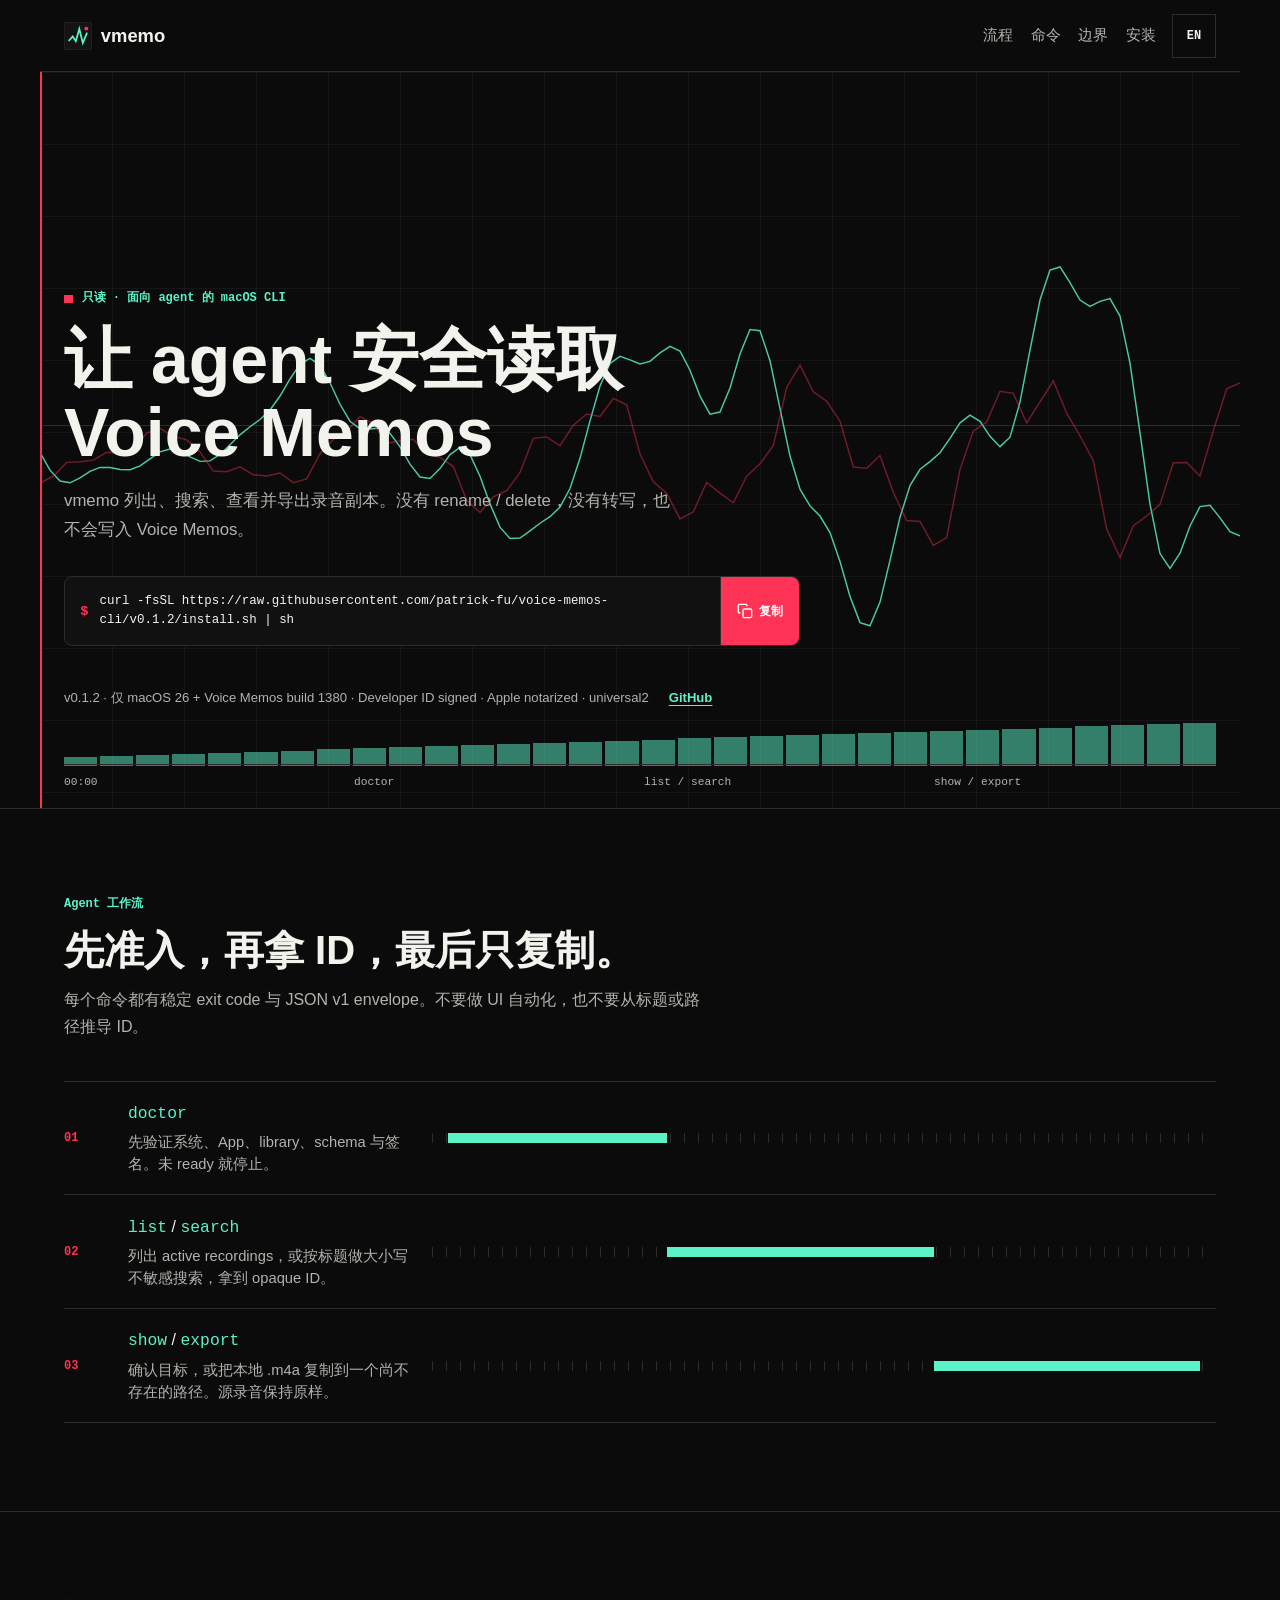
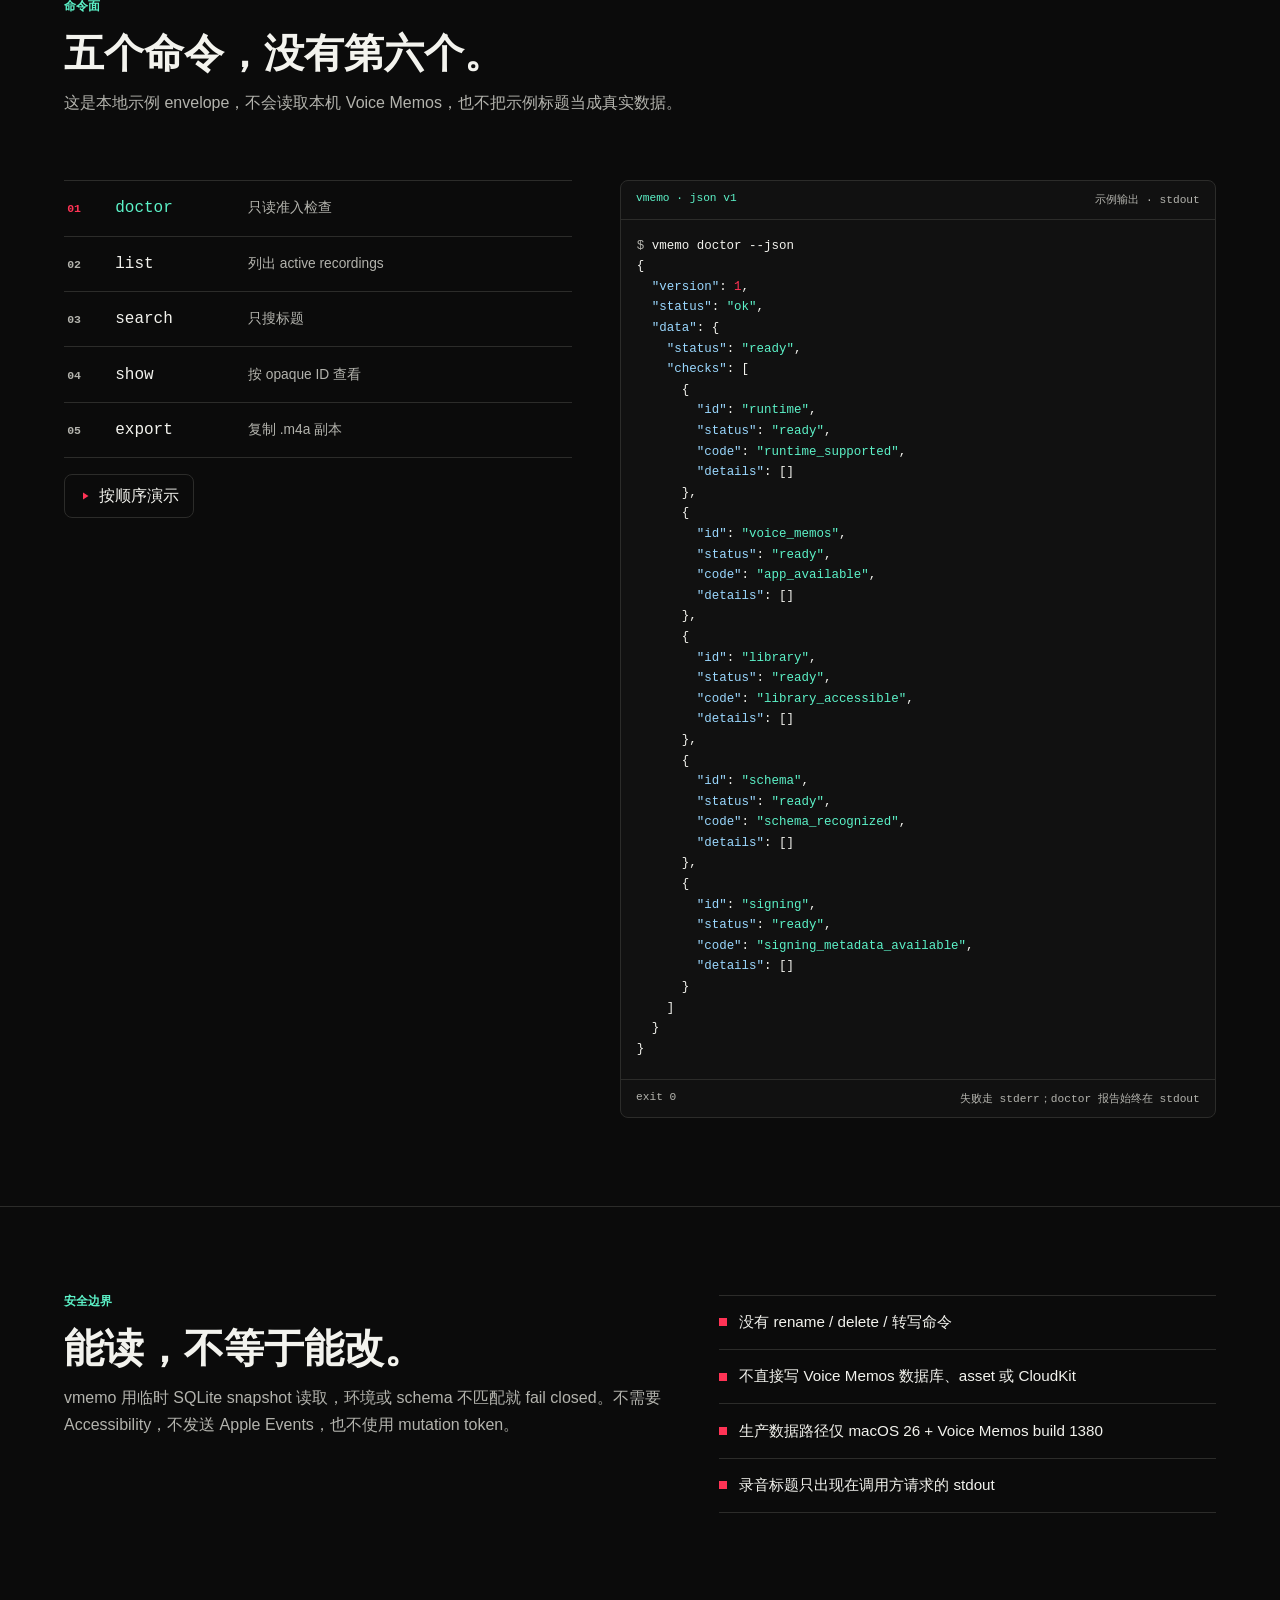
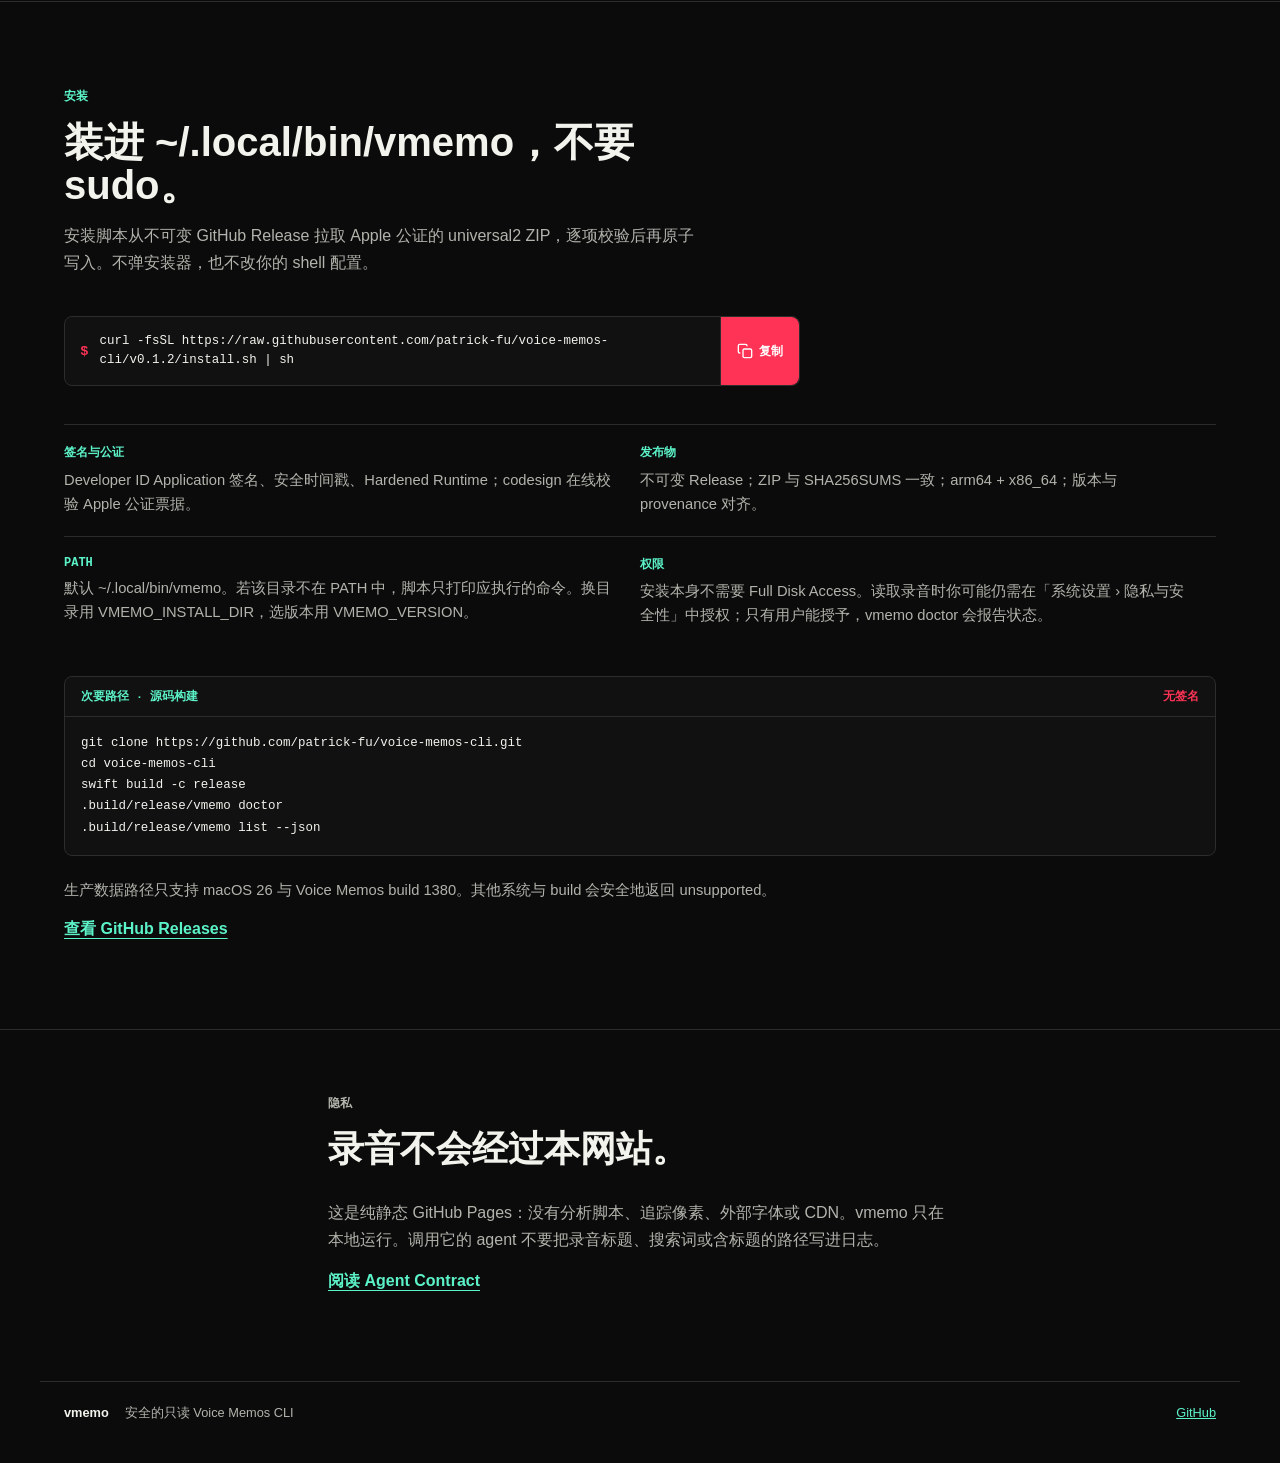
==== site/index.html @ d8d37c00 "Redesign the product page - Rebuild the GitHub Pages site as an animated recording-studio interface " ====
<!doctype html>
<html lang="zh-CN">
  <head>
    <meta charset="utf-8">
    <meta name="viewport" content="width=device-width, initial-scale=1">
    <meta name="description" content="vmemo 让 agent 安全读取 macOS Voice Memos。只读 CLI：list / search / show / export / doctor。v0.1.2。">
    <meta name="theme-color" content="#0b0b0b">
    <meta name="color-scheme" content="dark">
    <meta property="og:type" content="website">
    <meta property="og:title" content="vmemo · Voice Memos for agents">
    <meta property="og:description" content="A safe, read-only macOS Voice Memos CLI for agents. list / search / show / export / doctor.">
    <meta property="og:url" content="https://patrick-fu.github.io/voice-memos-cli/">
    <meta name="twitter:card" content="summary">
    <meta name="twitter:title" content="vmemo · Voice Memos for agents">
    <meta name="twitter:description" content="A safe, read-only macOS Voice Memos CLI for agents.">
    <link rel="canonical" href="https://patrick-fu.github.io/voice-memos-cli/">
    <title>vmemo · Voice Memos for agents</title>
    <link rel="icon" href="favicon.svg" type="image/svg+xml">
    <link rel="stylesheet" href="styles.css">
  </head>
  <body>
    <a class="skip-link" href="#content" data-zh="跳到主要内容" data-en="Skip to content">跳到主要内容</a>

    <header class="site-header">
      <a class="brand" href="#top" aria-label="vmemo 主页" data-aria-zh="vmemo 主页" data-aria-en="vmemo home">
        <svg class="brand-mark" viewBox="0 0 32 32" aria-hidden="true">
          <rect width="32" height="32" rx="4" fill="#141414" stroke="#2c2c2a"/>
          <circle class="rec-dot" cx="25.5" cy="7.5" r="2.2" fill="#ff3355"/>
          <path d="M6 21 L10 16.5 L13.5 22 L17.5 8 L21.5 24 L26 13" fill="none" stroke="#5cf2c8" stroke-width="2" stroke-linejoin="miter" stroke-linecap="square"/>
        </svg>
        vmemo
      </a>
      <nav aria-label="主导航" data-aria-zh="主导航" data-aria-en="Primary navigation">
        <a href="#workflow" data-zh="流程" data-en="Flow">流程</a>
        <a href="#commands" data-zh="命令" data-en="Commands">命令</a>
        <a href="#safety" data-zh="边界" data-en="Safety">边界</a>
        <a href="#install" data-zh="安装" data-en="Install">安装</a>
      </nav>
      <button class="language" type="button" aria-label="切换至英文" data-aria-zh="切换至英文" data-aria-en="Switch to Chinese" aria-pressed="false">EN</button>
    </header>

    <main id="content">
      <section class="hero" id="top">
        <div class="hero-stage" aria-hidden="true">
          <svg class="hero-wave" viewBox="0 0 1440 900" preserveAspectRatio="none">
            <path class="wave wave-a" d="M0.0,465.0L12.0,486.9L24.0,500.1L36.0,502.3L48.0,496.4L60.0,488.3L72.0,483.5L84.0,483.7L96.0,486.1L108.0,486.4L120.0,481.7L132.0,473.0L144.0,464.6L156.0,461.0L168.0,463.9L180.0,470.7L192.0,476.1L204.0,475.5L216.0,467.8L228.0,455.8L240.0,443.7L252.0,433.8L264.0,424.9L276.0,413.3L288.0,396.2L300.0,375.4L312.0,357.3L324.0,350.1L336.0,358.4L348.0,380.0L360.0,406.3L372.0,427.0L384.0,436.4L396.0,436.5L408.0,435.4L420.0,441.8L432.0,458.4L444.0,479.6L456.0,495.3L468.0,497.1L480.0,484.9L492.0,467.8L504.0,459.1L516.0,468.0L528.0,494.2L540.0,528.1L552.0,556.5L564.0,570.5L576.0,569.8L588.0,561.2L600.0,551.8L612.0,543.8L624.0,532.1L636.0,509.4L648.0,472.4L660.0,426.6L672.0,384.0L684.0,356.4L696.0,347.8L708.0,352.0L720.0,357.0L732.0,353.9L744.0,343.5L756.0,335.4L768.0,341.3L780.0,364.7L792.0,396.3L804.0,418.4L816.0,415.8L828.0,386.4L840.0,344.9L852.0,315.0L864.0,316.4L876.0,353.1L888.0,411.6L900.0,469.6L912.0,510.1L924.0,530.6L936.0,543.0L948.0,563.2L960.0,598.5L972.0,641.3L984.0,673.3L996.0,677.2L1008.0,648.2L1020.0,597.3L1032.0,544.4L1044.0,505.8L1056.0,485.8L1068.0,476.4L1080.0,465.6L1092.0,448.0L1104.0,429.0L1116.0,419.7L1128.0,427.1L1140.0,445.5L1152.0,458.1L1164.0,446.6L1176.0,403.7L1188.0,340.1L1200.0,278.8L1212.0,242.1L1224.0,238.4L1236.0,257.5L1248.0,278.9L1260.0,286.6L1272.0,280.5L1284.0,277.1L1296.0,298.4L1308.0,356.0L1320.0,441.2L1332.0,528.4L1344.0,588.9L1356.0,607.1L1368.0,588.4L1380.0,555.2L1392.0,531.5L1404.0,529.8L1416.0,545.2L1428.0,562.2L1440.0,567.1"/>
            <path class="wave wave-b" d="M0.0,502.8L16.0,494.2L32.0,477.4L48.0,476.6L64.0,474.6L80.0,465.1L96.0,466.1L112.0,461.7L128.0,441.6L144.0,435.8L160.0,445.5L176.0,449.9L192.0,464.6L208.0,488.0L224.0,488.8L240.0,482.9L256.0,492.5L272.0,494.0L288.0,490.4L304.0,502.1L320.0,497.6L336.0,466.7L352.0,449.4L368.0,439.3L384.0,421.4L400.0,430.0L416.0,454.1L432.0,450.9L448.0,449.2L464.0,467.5L480.0,471.3L496.0,482.5L512.0,523.8L528.0,538.6L544.0,519.6L560.0,512.0L576.0,489.6L592.0,448.0L608.0,446.2L624.0,457.0L640.0,431.8L656.0,418.2L672.0,421.2L688.0,399.2L704.0,406.9L720.0,467.1L736.0,501.2L752.0,515.1L768.0,546.5L784.0,537.8L800.0,501.7L816.0,514.9L832.0,526.7L848.0,494.2L864.0,479.2L880.0,456.6L896.0,385.8L912.0,358.4L928.0,391.0L944.0,402.6L960.0,427.0L976.0,483.0L992.0,484.7L1008.0,469.0L1024.0,514.3L1040.0,548.5L1056.0,549.6L1072.0,578.9L1088.0,569.3L1104.0,485.9L1120.0,439.1L1136.0,428.1L1152.0,390.5L1168.0,393.0L1184.0,429.2L1200.0,403.3L1216.0,377.6L1232.0,417.2L1248.0,444.9L1264.0,475.3L1280.0,558.7L1296.0,593.5L1312.0,554.8L1328.0,542.9L1344.0,528.6L1360.0,477.9L1376.0,477.6L1392.0,494.3L1408.0,438.5L1424.0,387.5L1440.0,380.2"/>
          </svg>
          <div class="playhead"></div>
          <div class="spectrum"><i style="--i:0"></i><i style="--i:1"></i><i style="--i:2"></i><i style="--i:3"></i><i style="--i:4"></i><i style="--i:5"></i><i style="--i:6"></i><i style="--i:7"></i><i style="--i:8"></i><i style="--i:9"></i><i style="--i:10"></i><i style="--i:11"></i><i style="--i:12"></i><i style="--i:13"></i><i style="--i:14"></i><i style="--i:15"></i><i style="--i:16"></i><i style="--i:17"></i><i style="--i:18"></i><i style="--i:19"></i><i style="--i:20"></i><i style="--i:21"></i><i style="--i:22"></i><i style="--i:23"></i><i style="--i:24"></i><i style="--i:25"></i><i style="--i:26"></i><i style="--i:27"></i><i style="--i:28"></i><i style="--i:29"></i><i style="--i:30"></i><i style="--i:31"></i></div>
        </div>

        <div class="hero-copy">
          <p class="kicker"><span class="rec-led" aria-hidden="true"></span><span data-zh="只读 · 面向 agent 的 macOS CLI" data-en="Read-only · an agent-friendly macOS CLI">只读 · 面向 agent 的 macOS CLI</span></p>
          <h1 data-zh="让 agent 安全读取 Voice Memos" data-en="Let agents read Voice Memos safely">让 agent 安全读取 Voice Memos</h1>
          <p class="lede" data-zh="vmemo 列出、搜索、查看并导出录音副本。没有 rename / delete，没有转写，也不会写入 Voice Memos。" data-en="vmemo lists, searches, inspects, and exports copies of recordings. No rename or delete, no transcripts, and no writes to Voice Memos.">vmemo 列出、搜索、查看并导出录音副本。没有 rename / delete，没有转写，也不会写入 Voice Memos。</p>

          <div class="install-line">
            <span class="prompt" aria-hidden="true">$</span>
            <pre><code id="install-command">curl -fsSL https://raw.githubusercontent.com/patrick-fu/voice-memos-cli/v0.1.2/install.sh | sh</code></pre>
            <button class="copy" type="button" data-copy-target="install-command" data-copied-zh="已复制" data-copied-en="Copied" data-failed-zh="复制失败" data-failed-en="Copy failed" aria-label="复制安装命令" data-aria-zh="复制安装命令" data-aria-en="Copy the install command">
              <svg class="icon icon-copy" viewBox="0 0 24 24" aria-hidden="true"><rect x="9" y="9" width="13" height="13" rx="2" fill="none" stroke="currentColor" stroke-width="2"/><path d="M5 15H4a2 2 0 0 1-2-2V4a2 2 0 0 1 2-2h9a2 2 0 0 1 2 2v1" fill="none" stroke="currentColor" stroke-width="2"/></svg>
              <svg class="icon icon-check" viewBox="0 0 24 24" aria-hidden="true"><path d="M5 12l5 5L20 7" fill="none" stroke="currentColor" stroke-width="2" stroke-linecap="square"/></svg>
              <span class="copy-label" data-zh="复制" data-en="Copy">复制</span>
            </button>
          </div>
          <p class="copy-live" role="status" aria-live="polite"></p>

          <p class="hero-meta">
            <span data-zh="v0.1.2 · 仅 macOS 26 + Voice Memos build 1380 · Developer ID signed · Apple notarized · universal2" data-en="v0.1.2 · macOS 26 + Voice Memos build 1380 only · Developer ID signed · Apple notarized · universal2">v0.1.2 · 仅 macOS 26 + Voice Memos build 1380 · Developer ID signed · Apple notarized · universal2</span>
            <a class="text-link" href="https://github.com/patrick-fu/voice-memos-cli">GitHub</a>
          </p>
        </div>

        <ol class="ruler" aria-hidden="true">
          <li>00:00</li>
          <li>doctor</li>
          <li>list / search</li>
          <li>show / export</li>
        </ol>
      </section>

      <section class="band workflow" id="workflow">
        <div class="band-inner">
          <header class="band-head reveal">
            <p class="kicker" data-zh="Agent 工作流" data-en="Agent workflow">Agent 工作流</p>
            <h2 data-zh="先准入，再拿 ID，最后只复制。" data-en="Admit first, take IDs, copy only.">先准入，再拿 ID，最后只复制。</h2>
            <p data-zh="每个命令都有稳定 exit code 与 JSON v1 envelope。不要做 UI 自动化，也不要从标题或路径推导 ID。" data-en="Every command has stable exit codes and a JSON v1 envelope. Do not drive the UI, and do not derive IDs from titles or paths.">每个命令都有稳定 exit code 与 JSON v1 envelope。不要做 UI 自动化，也不要从标题或路径推导 ID。</p>
          </header>

          <ol class="tracks">
            <li class="reveal">
              <span class="idx">01</span>
              <div class="track-copy">
                <code>doctor</code>
                <p data-zh="先验证系统、App、library、schema 与签名。未 ready 就停止。" data-en="Validate runtime, app, library, schema, and signing. Stop unless ready.">先验证系统、App、library、schema 与签名。未 ready 就停止。</p>
              </div>
              <div class="lane" aria-hidden="true"><span class="clip" style="--x:2%;--w:28%"></span></div>
            </li>
            <li class="reveal">
              <span class="idx">02</span>
              <div class="track-copy">
                <code>list</code> / <code>search</code>
                <p data-zh="列出 active recordings，或按标题做大小写不敏感搜索，拿到 opaque ID。" data-en="List active recordings, or search titles case-insensitively, and reuse the opaque ID.">列出 active recordings，或按标题做大小写不敏感搜索，拿到 opaque ID。</p>
              </div>
              <div class="lane" aria-hidden="true"><span class="clip" style="--x:30%;--w:34%"></span></div>
            </li>
            <li class="reveal">
              <span class="idx">03</span>
              <div class="track-copy">
                <code>show</code> / <code>export</code>
                <p data-zh="确认目标，或把本地 .m4a 复制到一个尚不存在的路径。源录音保持原样。" data-en="Inspect the target, or copy a local .m4a to a path that does not yet exist. Source recordings stay untouched.">确认目标，或把本地 .m4a 复制到一个尚不存在的路径。源录音保持原样。</p>
              </div>
              <div class="lane" aria-hidden="true"><span class="clip" style="--x:64%;--w:34%"></span></div>
            </li>
          </ol>
        </div>
      </section>

      <section class="band commands" id="commands">
        <div class="band-inner commands-grid">
          <header class="band-head reveal">
            <p class="kicker" data-zh="命令面" data-en="Command surface">命令面</p>
            <h2 data-zh="五个命令，没有第六个。" data-en="Five commands. There is no sixth.">五个命令，没有第六个。</h2>
            <p data-zh="这是本地示例 envelope，不会读取本机 Voice Memos，也不把示例标题当成真实数据。" data-en="This is a local example envelope. It does not read Voice Memos on this machine, and example titles are placeholders.">这是本地示例 envelope，不会读取本机 Voice Memos，也不把示例标题当成真实数据。</p>
          </header>

          <div class="mixer reveal">
            <div class="command-list" role="tablist" aria-orientation="vertical" aria-label="示例命令" data-aria-zh="示例命令" data-aria-en="Example commands">
              <button type="button" class="cmd" role="tab" aria-selected="true" aria-controls="demo-panel" id="tab-doctor" data-demo="doctor"><span>01</span><code>doctor</code><small data-zh="只读准入检查" data-en="Read-only admission">只读准入检查</small></button>
              <button type="button" class="cmd" role="tab" aria-selected="false" aria-controls="demo-panel" id="tab-list" data-demo="list"><span>02</span><code>list</code><small data-zh="列出 active recordings" data-en="List active recordings">列出 active recordings</small></button>
              <button type="button" class="cmd" role="tab" aria-selected="false" aria-controls="demo-panel" id="tab-search" data-demo="search"><span>03</span><code>search</code><small data-zh="只搜标题" data-en="Title search only">只搜标题</small></button>
              <button type="button" class="cmd" role="tab" aria-selected="false" aria-controls="demo-panel" id="tab-show" data-demo="show"><span>04</span><code>show</code><small data-zh="按 opaque ID 查看" data-en="Inspect by opaque ID">按 opaque ID 查看</small></button>
              <button type="button" class="cmd" role="tab" aria-selected="false" aria-controls="demo-panel" id="tab-export" data-demo="export"><span>05</span><code>export</code><small data-zh="复制 .m4a 副本" data-en="Copy an .m4a file">复制 .m4a 副本</small></button>
            </div>
            <button class="play-seq" type="button" aria-label="按顺序演示 doctor 到 export" data-aria-zh="按顺序演示 doctor 到 export" data-aria-en="Play the doctor-to-export sequence">
              <svg viewBox="0 0 24 24" aria-hidden="true"><path d="M8 5v14l11-7z" fill="currentColor"/></svg>
              <span class="play-label" data-zh="按顺序演示" data-en="Play sequence">按顺序演示</span>
            </button>
          </div>

          <aside class="console reveal" id="demo-panel" role="tabpanel" aria-labelledby="tab-doctor" data-aria-zh="JSON 示例输出" data-aria-en="Example JSON output" aria-label="JSON 示例输出">
            <div class="console-top">
              <span class="console-name">vmemo · json v1</span>
              <span class="console-note" data-zh="示例输出 · stdout" data-en="Example output · stdout">示例输出 · stdout</span>
            </div>
            <pre class="console-body"><code id="demo-output"><span class="prompt-line">$ <span class="cmd-text">vmemo doctor --json</span></span>
{
  <span class="tok-key">&quot;version&quot;</span>: <span class="tok-num">1</span>,
  <span class="tok-key">&quot;status&quot;</span>: <span class="tok-str">&quot;ok&quot;</span>,
  <span class="tok-key">&quot;data&quot;</span>: {
    <span class="tok-key">&quot;status&quot;</span>: <span class="tok-str">&quot;ready&quot;</span>,
    <span class="tok-key">&quot;checks&quot;</span>: [
      {
        <span class="tok-key">&quot;id&quot;</span>: <span class="tok-str">&quot;runtime&quot;</span>,
        <span class="tok-key">&quot;status&quot;</span>: <span class="tok-str">&quot;ready&quot;</span>,
        <span class="tok-key">&quot;code&quot;</span>: <span class="tok-str">&quot;runtime_supported&quot;</span>,
        <span class="tok-key">&quot;details&quot;</span>: []
      },
      {
        <span class="tok-key">&quot;id&quot;</span>: <span class="tok-str">&quot;voice_memos&quot;</span>,
        <span class="tok-key">&quot;status&quot;</span>: <span class="tok-str">&quot;ready&quot;</span>,
        <span class="tok-key">&quot;code&quot;</span>: <span class="tok-str">&quot;app_available&quot;</span>,
        <span class="tok-key">&quot;details&quot;</span>: []
      },
      {
        <span class="tok-key">&quot;id&quot;</span>: <span class="tok-str">&quot;library&quot;</span>,
        <span class="tok-key">&quot;status&quot;</span>: <span class="tok-str">&quot;ready&quot;</span>,
        <span class="tok-key">&quot;code&quot;</span>: <span class="tok-str">&quot;library_accessible&quot;</span>,
        <span class="tok-key">&quot;details&quot;</span>: []
      },
      {
        <span class="tok-key">&quot;id&quot;</span>: <span class="tok-str">&quot;schema&quot;</span>,
        <span class="tok-key">&quot;status&quot;</span>: <span class="tok-str">&quot;ready&quot;</span>,
        <span class="tok-key">&quot;code&quot;</span>: <span class="tok-str">&quot;schema_recognized&quot;</span>,
        <span class="tok-key">&quot;details&quot;</span>: []
      },
      {
        <span class="tok-key">&quot;id&quot;</span>: <span class="tok-str">&quot;signing&quot;</span>,
        <span class="tok-key">&quot;status&quot;</span>: <span class="tok-str">&quot;ready&quot;</span>,
        <span class="tok-key">&quot;code&quot;</span>: <span class="tok-str">&quot;signing_metadata_available&quot;</span>,
        <span class="tok-key">&quot;details&quot;</span>: []
      }
    ]
  }
}</code></pre>
            <div class="console-foot">
              <span id="demo-exit">exit 0</span>
              <span data-zh="失败走 stderr；doctor 报告始终在 stdout" data-en="Failures go to stderr; doctor reports always on stdout">失败走 stderr；doctor 报告始终在 stdout</span>
            </div>
          </aside>
        </div>
      </section>

      <section class="band safety" id="safety">
        <div class="band-inner safety-grid">
          <header class="band-head reveal">
            <p class="kicker" data-zh="安全边界" data-en="Safety boundary">安全边界</p>
            <h2 data-zh="能读，不等于能改。" data-en="Read access is not write access.">能读，不等于能改。</h2>
            <p data-zh="vmemo 用临时 SQLite snapshot 读取，环境或 schema 不匹配就 fail closed。不需要 Accessibility，不发送 Apple Events，也不使用 mutation token。" data-en="vmemo reads through a temporary SQLite snapshot and fails closed on an environment or schema mismatch. No Accessibility, no Apple Events, no mutation tokens.">vmemo 用临时 SQLite snapshot 读取，环境或 schema 不匹配就 fail closed。不需要 Accessibility，不发送 Apple Events，也不使用 mutation token。</p>
          </header>
          <ul class="gates">
            <li class="reveal"><span class="gate-led" aria-hidden="true"></span><span data-zh="没有 rename / delete / 转写命令" data-en="No rename, delete, or transcript commands">没有 rename / delete / 转写命令</span></li>
            <li class="reveal"><span class="gate-led" aria-hidden="true"></span><span data-zh="不直接写 Voice Memos 数据库、asset 或 CloudKit" data-en="No direct writes to the Voice Memos database, assets, or CloudKit">不直接写 Voice Memos 数据库、asset 或 CloudKit</span></li>
            <li class="reveal"><span class="gate-led" aria-hidden="true"></span><span data-zh="生产数据路径仅 macOS 26 + Voice Memos build 1380" data-en="Production data path: macOS 26 + Voice Memos build 1380 only">生产数据路径仅 macOS 26 + Voice Memos build 1380</span></li>
            <li class="reveal"><span class="gate-led" aria-hidden="true"></span><span data-zh="录音标题只出现在调用方请求的 stdout" data-en="Recording titles appear only in caller-requested stdout">录音标题只出现在调用方请求的 stdout</span></li>
          </ul>
        </div>
      </section>

      <section class="band install" id="install">
        <div class="band-inner">
          <header class="band-head reveal">
            <p class="kicker" data-zh="安装" data-en="Install">安装</p>
            <h2 data-zh="装进 ~/.local/bin/vmemo，不要 sudo。" data-en="Install to ~/.local/bin/vmemo. No sudo.">装进 ~/.local/bin/vmemo，不要 sudo。</h2>
            <p data-zh="安装脚本从不可变 GitHub Release 拉取 Apple 公证的 universal2 ZIP，逐项校验后再原子写入。不弹安装器，也不改你的 shell 配置。" data-en="The installer pulls the Apple-notarized universal2 ZIP from an immutable GitHub Release, verifies it, then writes atomically. No installer GUI, and no edits to your shell config.">安装脚本从不可变 GitHub Release 拉取 Apple 公证的 universal2 ZIP，逐项校验后再原子写入。不弹安装器，也不改你的 shell 配置。</p>
          </header>

          <div class="install-line install-line-block reveal">
            <span class="prompt" aria-hidden="true">$</span>
            <pre><code>curl -fsSL https://raw.githubusercontent.com/patrick-fu/voice-memos-cli/v0.1.2/install.sh | sh</code></pre>
            <button class="copy" type="button" data-copy-target="install-command" data-copied-zh="已复制" data-copied-en="Copied" data-failed-zh="复制失败" data-failed-en="Copy failed" aria-label="复制安装命令" data-aria-zh="复制安装命令" data-aria-en="Copy the install command">
              <svg class="icon icon-copy" viewBox="0 0 24 24" aria-hidden="true"><rect x="9" y="9" width="13" height="13" rx="2" fill="none" stroke="currentColor" stroke-width="2"/><path d="M5 15H4a2 2 0 0 1-2-2V4a2 2 0 0 1 2-2h9a2 2 0 0 1 2 2v1" fill="none" stroke="currentColor" stroke-width="2"/></svg>
              <svg class="icon icon-check" viewBox="0 0 24 24" aria-hidden="true"><path d="M5 12l5 5L20 7" fill="none" stroke="currentColor" stroke-width="2" stroke-linecap="square"/></svg>
              <span class="copy-label" data-zh="复制" data-en="Copy">复制</span>
            </button>
          </div>

          <dl class="facts">
            <div class="reveal"><dt data-zh="签名与公证" data-en="Signing &amp; notarization">签名与公证</dt><dd data-zh="Developer ID Application 签名、安全时间戳、Hardened Runtime；codesign 在线校验 Apple 公证票据。" data-en="Developer ID Application signature, secure timestamp, Hardened Runtime; codesign checks Apple's notarization ticket online.">Developer ID Application 签名、安全时间戳、Hardened Runtime；codesign 在线校验 Apple 公证票据。</dd></div>
            <div class="reveal"><dt data-zh="发布物" data-en="Release artifact">发布物</dt><dd data-zh="不可变 Release；ZIP 与 SHA256SUMS 一致；arm64 + x86_64；版本与 provenance 对齐。" data-en="Immutable release; ZIP matches SHA256SUMS; arm64 + x86_64; version matches provenance.">不可变 Release；ZIP 与 SHA256SUMS 一致；arm64 + x86_64；版本与 provenance 对齐。</dd></div>
            <div class="reveal"><dt data-zh="PATH" data-en="PATH">PATH</dt><dd data-zh="默认 ~/.local/bin/vmemo。若该目录不在 PATH 中，脚本只打印应执行的命令。换目录用 VMEMO_INSTALL_DIR，选版本用 VMEMO_VERSION。" data-en="Default: ~/.local/bin/vmemo. If that directory is not on PATH, the script only prints the command to add it. VMEMO_INSTALL_DIR changes the directory; VMEMO_VERSION selects another published version.">默认 ~/.local/bin/vmemo。若该目录不在 PATH 中，脚本只打印应执行的命令。换目录用 VMEMO_INSTALL_DIR，选版本用 VMEMO_VERSION。</dd></div>
            <div class="reveal"><dt data-zh="权限" data-en="Permissions">权限</dt><dd data-zh="安装本身不需要 Full Disk Access。读取录音时你可能仍需在「系统设置 › 隐私与安全性」中授权；只有用户能授予，vmemo doctor 会报告状态。" data-en="Installing needs no Full Disk Access. Reading memos may still require access in System Settings › Privacy &amp; Security; only you can grant it, and vmemo doctor reports the state.">安装本身不需要 Full Disk Access。读取录音时你可能仍需在「系统设置 › 隐私与安全性」中授权；只有用户能授予，vmemo doctor 会报告状态。</dd></div>
          </dl>

          <div class="source reveal">
            <div class="source-label"><span data-zh="次要路径 · 源码构建" data-en="Secondary path · source build">次要路径 · 源码构建</span><span class="warn" data-zh="无签名" data-en="unsigned">无签名</span></div>
            <pre><code>git clone https://github.com/patrick-fu/voice-memos-cli.git
cd voice-memos-cli
swift build -c release
.build/release/vmemo doctor
.build/release/vmemo list --json</code></pre>
          </div>

          <p class="compat reveal" data-zh="生产数据路径只支持 macOS 26 与 Voice Memos build 1380。其他系统与 build 会安全地返回 unsupported。" data-en="The production data path supports macOS 26 and Voice Memos build 1380 only. Other systems and builds safely return unsupported.">生产数据路径只支持 macOS 26 与 Voice Memos build 1380。其他系统与 build 会安全地返回 unsupported。</p>
          <p class="release-link reveal"><a class="text-link" href="https://github.com/patrick-fu/voice-memos-cli/releases" data-zh="查看 GitHub Releases" data-en="View GitHub Releases">查看 GitHub Releases</a></p>
        </div>
      </section>

      <section class="band privacy" id="privacy">
        <div class="band-inner reveal">
          <p class="kicker" data-zh="隐私" data-en="Privacy">隐私</p>
          <h2 data-zh="录音不会经过本网站。" data-en="Recordings never pass through this site.">录音不会经过本网站。</h2>
          <p data-zh="这是纯静态 GitHub Pages：没有分析脚本、追踪像素、外部字体或 CDN。vmemo 只在本地运行。调用它的 agent 不要把录音标题、搜索词或含标题的路径写进日志。" data-en="This is static GitHub Pages: no analytics, tracking pixels, external fonts, or CDNs. vmemo runs locally. Agents should not log recording titles, search queries, or title-bearing paths.">这是纯静态 GitHub Pages：没有分析脚本、追踪像素、外部字体或 CDN。vmemo 只在本地运行。调用它的 agent 不要把录音标题、搜索词或含标题的路径写进日志。</p>
          <a class="text-link" href="https://github.com/patrick-fu/voice-memos-cli/blob/main/docs/agent-contract.md" data-zh="阅读 Agent Contract" data-en="Read the Agent Contract">阅读 Agent Contract</a>
        </div>
      </section>
    </main>

    <footer>
      <span>vmemo</span>
      <span data-zh="安全的只读 Voice Memos CLI" data-en="A safe, read-only Voice Memos CLI">安全的只读 Voice Memos CLI</span>
      <a href="https://github.com/patrick-fu/voice-memos-cli">GitHub</a>
    </footer>
    <script src="script.js"></script>
  </body>
</html>
---- site/styles.css ----
/* vmemo pages: recording-console / oscilloscope. No external fonts. */
:root {
  --bg: #0b0b0b;
  --panel: #111111;
  --ink: #f3f3ee;
  --muted: #b3b3ad;
  --line: #2c2c2a;
  --rec: #ff3355;
  --phos: #5cf2c8;
  --phos-dim: rgba(92, 242, 200, 0.18);
  --sans: -apple-system, BlinkMacSystemFont, "Segoe UI", sans-serif;
  --mono: ui-monospace, SFMono-Regular, Menlo, Monaco, Consolas, monospace;
}

* { box-sizing: border-box; }
html { scroll-behavior: smooth; overflow-x: clip; }
body {
  min-width: 0;
  margin: 0;
  color: var(--ink);
  background: var(--bg);
  font-family: var(--sans);
  line-height: 1.5;
  letter-spacing: 0;
  overflow-x: clip;
}
a { color: inherit; }
img, svg { display: block; max-width: 100%; }
button { font: inherit; color: inherit; }
code, pre { font-family: var(--mono); }
h1, h2, h3, p { margin-top: 0; }
h1, h2 { letter-spacing: 0; line-height: 1.08; }

.skip-link {
  position: absolute;
  left: 1rem;
  top: -4rem;
  z-index: 20;
  background: var(--phos);
  color: #0b0b0b;
  padding: 0.55rem 0.8rem;
  font-weight: 700;
}
.skip-link:focus { top: 0.75rem; }

:focus-visible {
  outline: 2px solid var(--phos);
  outline-offset: 3px;
}

.site-header {
  position: sticky;
  top: 0;
  z-index: 8;
  display: flex;
  align-items: center;
  gap: 1rem;
  height: 72px;
  padding: 0 1.5rem;
  max-width: 1200px;
  margin: 0 auto;
  background: var(--bg);
  border-bottom: 1px solid var(--line);
}
.brand {
  display: inline-flex;
  align-items: center;
  gap: 0.55rem;
  text-decoration: none;
  font-weight: 750;
  font-size: 1.15rem;
}
.brand-mark { width: 28px; height: 28px; flex: none; }
.rec-dot { transform-origin: center; }
nav {
  display: flex;
  flex-wrap: wrap;
  gap: 0.25rem 1.1rem;
  margin-left: auto;
}
nav a {
  display: inline-flex;
  align-items: center;
  min-height: 44px;
  color: var(--muted);
  text-decoration: none;
  font-size: 0.92rem;
}
nav a:hover, .text-link:hover { color: var(--phos); }
.language {
  flex: none;
  min-width: 44px;
  min-height: 44px;
  border: 1px solid var(--line);
  background: transparent;
  color: var(--ink);
  font: 700 0.75rem var(--mono);
  cursor: pointer;
}
.language:hover { border-color: var(--phos); color: var(--phos); }

.hero {
  position: relative;
  min-height: calc(100svh - 72px - 5.75rem);
  max-width: 1200px;
  margin: 0 auto;
  padding: 4.5rem 1.5rem 1.25rem;
  display: flex;
  flex-direction: column;
  justify-content: flex-end;
  overflow: hidden;
}
.hero-stage {
  position: absolute;
  inset: 0;
  pointer-events: none;
  overflow: hidden;
  background-image:
    linear-gradient(to right, rgba(243, 243, 238, 0.045) 1px, transparent 1px),
    linear-gradient(to bottom, rgba(243, 243, 238, 0.045) 1px, transparent 1px);
  background-size: 72px 72px;
}
.hero-stage:before {
  content: "";
  position: absolute;
  left: 0;
  right: 0;
  top: 48%;
  height: 1px;
  background: var(--phos-dim);
}
.hero-wave {
  position: absolute;
  inset: 0;
  width: 100%;
  height: 100%;
}
.wave { fill: none; stroke-width: 1.75; }
.wave-a { stroke: var(--phos); opacity: 0.82; }
.wave-b { stroke: var(--rec); opacity: 0.42; }
.playhead {
  position: absolute;
  top: 0;
  bottom: 0;
  left: 0;
  right: 0;
  background: none;
  animation: sweep 16s linear infinite;
}
.playhead:before {
  content: "";
  position: absolute;
  top: 0;
  bottom: 0;
  left: 0;
  width: 2px;
  background: var(--rec);
}
.spectrum {
  position: absolute;
  left: 0;
  right: 0;
  bottom: 2.6rem;
  height: 52px;
  display: flex;
  align-items: flex-end;
  gap: 3px;
  padding: 0 1.5rem;
  opacity: 0.5;
}
.spectrum i {
  flex: 1 1 0;
  min-width: 0;
  height: calc(18% + (var(--i) * 2.1%));
  background: var(--phos);
  transform-origin: bottom;
  animation: meter 1.15s ease-in-out infinite alternate;
  animation-delay: calc(var(--i) * 55ms);
}

.hero-copy { position: relative; z-index: 1; max-width: 46rem; min-width: 0; }
.kicker {
  display: flex;
  align-items: center;
  gap: 0.55rem;
  margin: 0 0 1rem;
  color: var(--phos);
  font: 700 0.75rem/1.3 var(--mono);
}
.rec-led {
  width: 0.55rem;
  height: 0.55rem;
  flex: none;
  background: var(--rec);
  animation: rec 1.6s steps(1, end) infinite;
}
h1 {
  margin-bottom: 1.1rem;
  font-size: 4.25rem;
  font-weight: 750;
}
.lede {
  max-width: 38rem;
  color: var(--muted);
  font-size: 1.05rem;
  line-height: 1.7;
}

.install-line {
  display: grid;
  grid-template-columns: auto minmax(0, 1fr) auto;
  align-items: stretch;
  gap: 0;
  margin-top: 2rem;
  max-width: 46rem;
  border: 1px solid var(--line);
  border-radius: 8px;
  background: var(--panel);
}
.install-line .prompt {
  color: var(--rec);
  font: 700 0.85rem var(--mono);
  padding: 0.9rem 0.7rem 0.9rem 0.95rem;
  align-self: center;
}
.install-line pre {
  min-width: 0;
  margin: 0;
  padding: 0.9rem 0.6rem 0.9rem 0;
  overflow: hidden;
}
.install-line code {
  display: block;
  color: var(--ink);
  font-size: 0.78rem;
  line-height: 1.55;
  white-space: pre-wrap;
  overflow-wrap: anywhere;
  word-break: break-word;
}
.copy {
  display: inline-flex;
  align-items: center;
  justify-content: center;
  gap: 0.4rem;
  min-height: 44px;
  padding: 0 1rem;
  border: 0;
  border-left: 1px solid var(--line);
  border-radius: 0 8px 8px 0;
  background: var(--rec);
  color: #fff;
  font: 700 0.75rem var(--mono);
  cursor: pointer;
}
.copy:hover { background: #ff4d6a; }
.copy:active { transform: scale(0.97); }
.copy .icon { width: 16px; height: 16px; }
.copy .icon-check { display: none; }
.copy.is-copied .icon-copy { display: none; }
.copy.is-copied .icon-check { display: block; }
.copy.is-failed { background: #7a1424; }
.copy-live {
  min-height: 1.2rem;
  margin: 0.45rem 0 0;
  color: var(--phos);
  font: 0.75rem/1.4 var(--mono);
}
.copy-live.is-fail { color: var(--rec); }

.hero-meta {
  display: flex;
  flex-wrap: wrap;
  gap: 0.75rem 1.25rem;
  margin: 1rem 0 0;
  color: var(--muted);
  font-size: 0.82rem;
  line-height: 1.5;
}
.text-link {
  color: var(--phos);
  font-weight: 700;
  text-underline-offset: 0.22em;
}

.ruler {
  position: relative;
  z-index: 1;
  display: grid;
  grid-template-columns: repeat(4, minmax(0, 1fr));
  gap: 0.5rem;
  margin: 3.5rem 0 0;
  padding: 0.7rem 0 0;
  list-style: none;
  border-top: 1px solid var(--line);
  color: var(--muted);
  font: 0.7rem var(--mono);
}

.band { border-top: 1px solid var(--line); }
.band-inner {
  max-width: 1200px;
  margin: 0 auto;
  padding: 5.5rem 1.5rem;
}
.band-head { max-width: 40rem; margin-bottom: 2.5rem; }
.band-head h2 { margin-bottom: 0.9rem; font-size: 2.5rem; }
.band-head > p:last-child { color: var(--muted); line-height: 1.7; margin-bottom: 0; }

.tracks { margin: 0; padding: 0; list-style: none; }
.tracks li {
  display: grid;
  grid-template-columns: 3rem minmax(0, 18rem) minmax(0, 1fr);
  gap: 1rem;
  align-items: center;
  padding: 1.2rem 0;
  border-top: 1px solid var(--line);
}
.tracks li:last-child { border-bottom: 1px solid var(--line); }
.idx { color: var(--rec); font: 700 0.75rem var(--mono); }
.track-copy code { color: var(--phos); font-size: 1.02rem; }
.track-copy p { margin: 0.3rem 0 0; color: var(--muted); font-size: 0.92rem; }
.lane {
  height: 10px;
  background: repeating-linear-gradient(to right, var(--line) 0 1px, transparent 1px 14px);
}
.clip {
  display: block;
  height: 10px;
  width: var(--w);
  margin-left: var(--x);
  background: var(--phos);
  transform-origin: left center;
}
.js .clip { transform: scaleX(0.18); }
.js .in-view .clip {
  transform: scaleX(1);
  transition: transform 0.9s cubic-bezier(0.22, 1.2, 0.36, 1);
}

.commands-grid {
  display: grid;
  grid-template-columns: minmax(0, 0.92fr) minmax(0, 1.08fr);
  gap: 1.5rem 3rem;
  align-items: start;
}
.commands-grid .band-head { grid-column: 1 / -1; }
.mixer { min-width: 0; }
.command-list { display: flex; flex-direction: column; }
.cmd {
  display: grid;
  grid-template-columns: 2.2rem minmax(0, 7.5rem) minmax(0, 1fr);
  gap: 0.8rem;
  align-items: baseline;
  width: 100%;
  margin: 0;
  padding: 0.95rem 0.2rem;
  border: 0;
  border-top: 1px solid var(--line);
  background: transparent;
  text-align: left;
  cursor: pointer;
  transition: transform 0.45s cubic-bezier(0.22, 1.2, 0.36, 1);
}
.cmd:last-of-type { border-bottom: 1px solid var(--line); }
.cmd span { color: var(--muted); font: 700 0.72rem var(--mono); }
.cmd code { color: var(--ink); font-size: 1rem; }
.cmd small { color: var(--muted); font-size: 0.86rem; }
.cmd:hover, .cmd:focus-visible { transform: translateX(8px); }
.cmd[aria-selected="true"] code { color: var(--phos); }
.cmd[aria-selected="true"] span { color: var(--rec); }

.play-seq {
  display: inline-flex;
  align-items: center;
  gap: 0.45rem;
  min-height: 44px;
  margin-top: 1rem;
  padding: 0 0.9rem;
  border: 1px solid var(--line);
  border-radius: 8px;
  background: transparent;
  cursor: pointer;
}
.play-seq svg { width: 12px; height: 12px; color: var(--rec); }
.play-seq:hover { border-color: var(--phos); color: var(--phos); }

.console {
  min-width: 0;
  border: 1px solid var(--line);
  border-radius: 8px;
  background: var(--panel);
}
.console-top, .console-foot {
  display: flex;
  justify-content: space-between;
  gap: 0.8rem;
  padding: 0.7rem 0.95rem;
  color: var(--muted);
  font: 0.7rem var(--mono);
}
.console-top { border-bottom: 1px solid var(--line); }
.console-foot { border-top: 1px solid var(--line); }
.console-name { color: var(--phos); }
.console-body {
  min-height: 22rem;
  margin: 0;
  padding: 1rem 1rem 1.2rem;
  overflow: auto;
  white-space: pre-wrap;
  overflow-wrap: anywhere;
  font: 0.78rem/1.65 var(--mono);
}
.tok-key { color: #9ad8ff; }
.tok-str { color: var(--phos); }
.tok-num { color: var(--rec); }
.prompt-line { color: var(--muted); }
.prompt-line .cmd-text { color: var(--ink); }

.safety-grid {
  display: grid;
  grid-template-columns: minmax(0, 1.1fr) minmax(0, 0.9fr);
  gap: 3rem;
  align-items: start;
}
.safety-grid .band-head { margin-bottom: 0; }
.gates { margin: 0; padding: 0; list-style: none; }
.gates li {
  display: flex;
  gap: 0.75rem;
  align-items: flex-start;
  padding: 0.95rem 0;
  border-top: 1px solid var(--line);
  font-size: 0.95rem;
}
.gates li:last-child { border-bottom: 1px solid var(--line); }
.gate-led {
  width: 0.5rem;
  height: 0.5rem;
  flex: none;
  margin-top: 0.45rem;
  background: var(--rec);
}

.facts {
  display: grid;
  grid-template-columns: repeat(2, minmax(0, 1fr));
  gap: 0;
  margin: 2.4rem 0 0;
}
.facts > div {
  padding: 1.2rem 1.2rem 1.2rem 0;
  border-top: 1px solid var(--line);
}
.facts dt {
  margin-bottom: 0.4rem;
  color: var(--phos);
  font: 700 0.75rem var(--mono);
  text-transform: uppercase;
}
.facts dd { margin: 0; color: var(--muted); font-size: 0.92rem; line-height: 1.65; }

.source {
  margin-top: 1.8rem;
  border: 1px solid var(--line);
  border-radius: 8px;
  background: var(--panel);
}
.source-label {
  display: flex;
  justify-content: space-between;
  gap: 1rem;
  padding: 0.75rem 1rem;
  border-bottom: 1px solid var(--line);
  color: var(--phos);
  font: 700 0.72rem var(--mono);
  text-transform: uppercase;
}
.warn { color: var(--rec); }
.source pre {
  min-width: 0;
  margin: 0;
  padding: 1rem;
  overflow: auto;
  white-space: pre-wrap;
  overflow-wrap: anywhere;
  color: var(--ink);
  font: 0.78rem/1.7 var(--mono);
}
.compat { margin: 1.4rem 0 0; color: var(--muted); font-size: 0.92rem; line-height: 1.65; }
.release-link { margin: 0.9rem 0 0; }

.privacy .band-inner { max-width: 42rem; padding-top: 4rem; padding-bottom: 5.5rem; }
.privacy h2 { font-size: 2.25rem; }
.privacy p { color: var(--muted); line-height: 1.7; }

footer {
  max-width: 1200px;
  margin: 0 auto;
  display: flex;
  flex-wrap: wrap;
  gap: 0.75rem 1rem;
  padding: 1.3rem 1.5rem 2.4rem;
  border-top: 1px solid var(--line);
  color: var(--muted);
  font-size: 0.8rem;
}
footer span:first-child { color: var(--ink); font-weight: 750; }
footer a { margin-left: auto; color: var(--phos); min-height: 24px; }


@keyframes sweep { from { transform: translateX(0); } to { transform: translateX(100%); } }
@keyframes meter {
  from { transform: scaleY(0.35); }
  to { transform: scaleY(1); }
}
@keyframes rec {
  0%, 49% { opacity: 1; }
  50%, 100% { opacity: 0.25; }
}

@media (hover: none) {
  .cmd:hover { transform: none; }
}

@media (max-width: 800px) {
  .site-header { height: auto; min-height: 64px; padding: 0.4rem 1.1rem; flex-wrap: wrap; }
  nav { width: 100%; margin-left: 0; order: 3; gap: 0.2rem 0.9rem; }
  .hero { min-height: calc(100svh - 6.5rem); padding: 3.2rem 1.1rem 1rem; }
  h1 { font-size: 2.75rem; }
  .band-head h2, .privacy h2 { font-size: 1.85rem; }
  .band-inner { padding: 3.6rem 1.1rem; }
  .ruler { grid-template-columns: repeat(2, minmax(0, 1fr)); }
  .tracks li, .commands-grid, .safety-grid, .facts { grid-template-columns: minmax(0, 1fr); }
  .tracks li { align-items: start; }
  .lane { grid-column: 1 / -1; }
  .facts > div { padding-right: 0; }
  footer { padding-left: 1.1rem; padding-right: 1.1rem; }
}

@media (max-width: 480px) {
  h1 { font-size: 2.125rem; }
  .lede { font-size: 0.98rem; }
  .install-line { grid-template-columns: auto minmax(0, 1fr); }
  .copy {
    grid-column: 1 / -1;
    border-left: 0;
    border-top: 1px solid var(--line);
    border-radius: 0 0 8px 8px;
  }
  .cmd { grid-template-columns: 2rem minmax(0, 1fr); }
  .cmd small { grid-column: 2; }
  .console-body { min-height: 16rem; font-size: 0.72rem; }
  footer a { margin-left: 0; flex-basis: 100%; }
}

@media (prefers-reduced-motion: reduce) {
  html { scroll-behavior: auto; }
  .playhead, .spectrum i, .rec-led, .rec-dot { animation: none; }
  .js .reveal, .js .clip, .js .in-view .clip, .cmd {
    opacity: 1;
    transform: none;
    transition: none;
  }
  .copy:active { transform: none; }
}
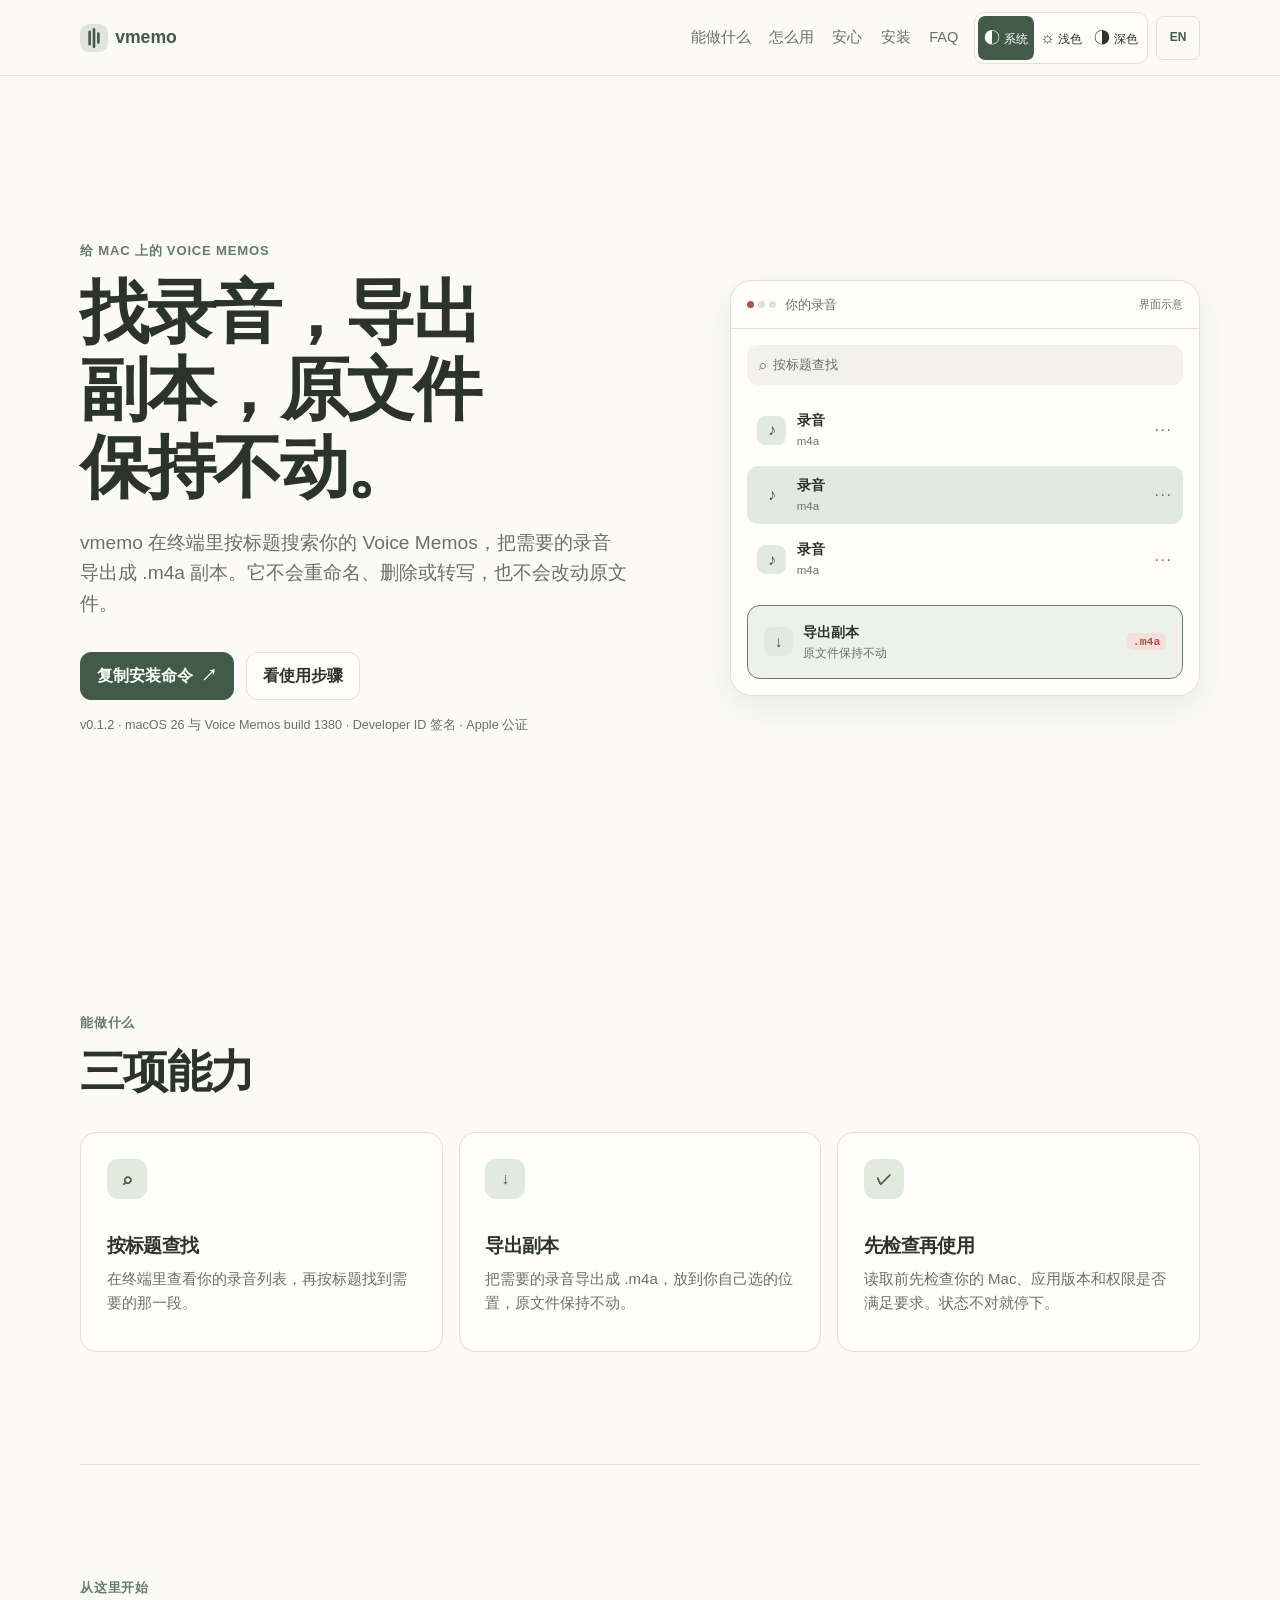
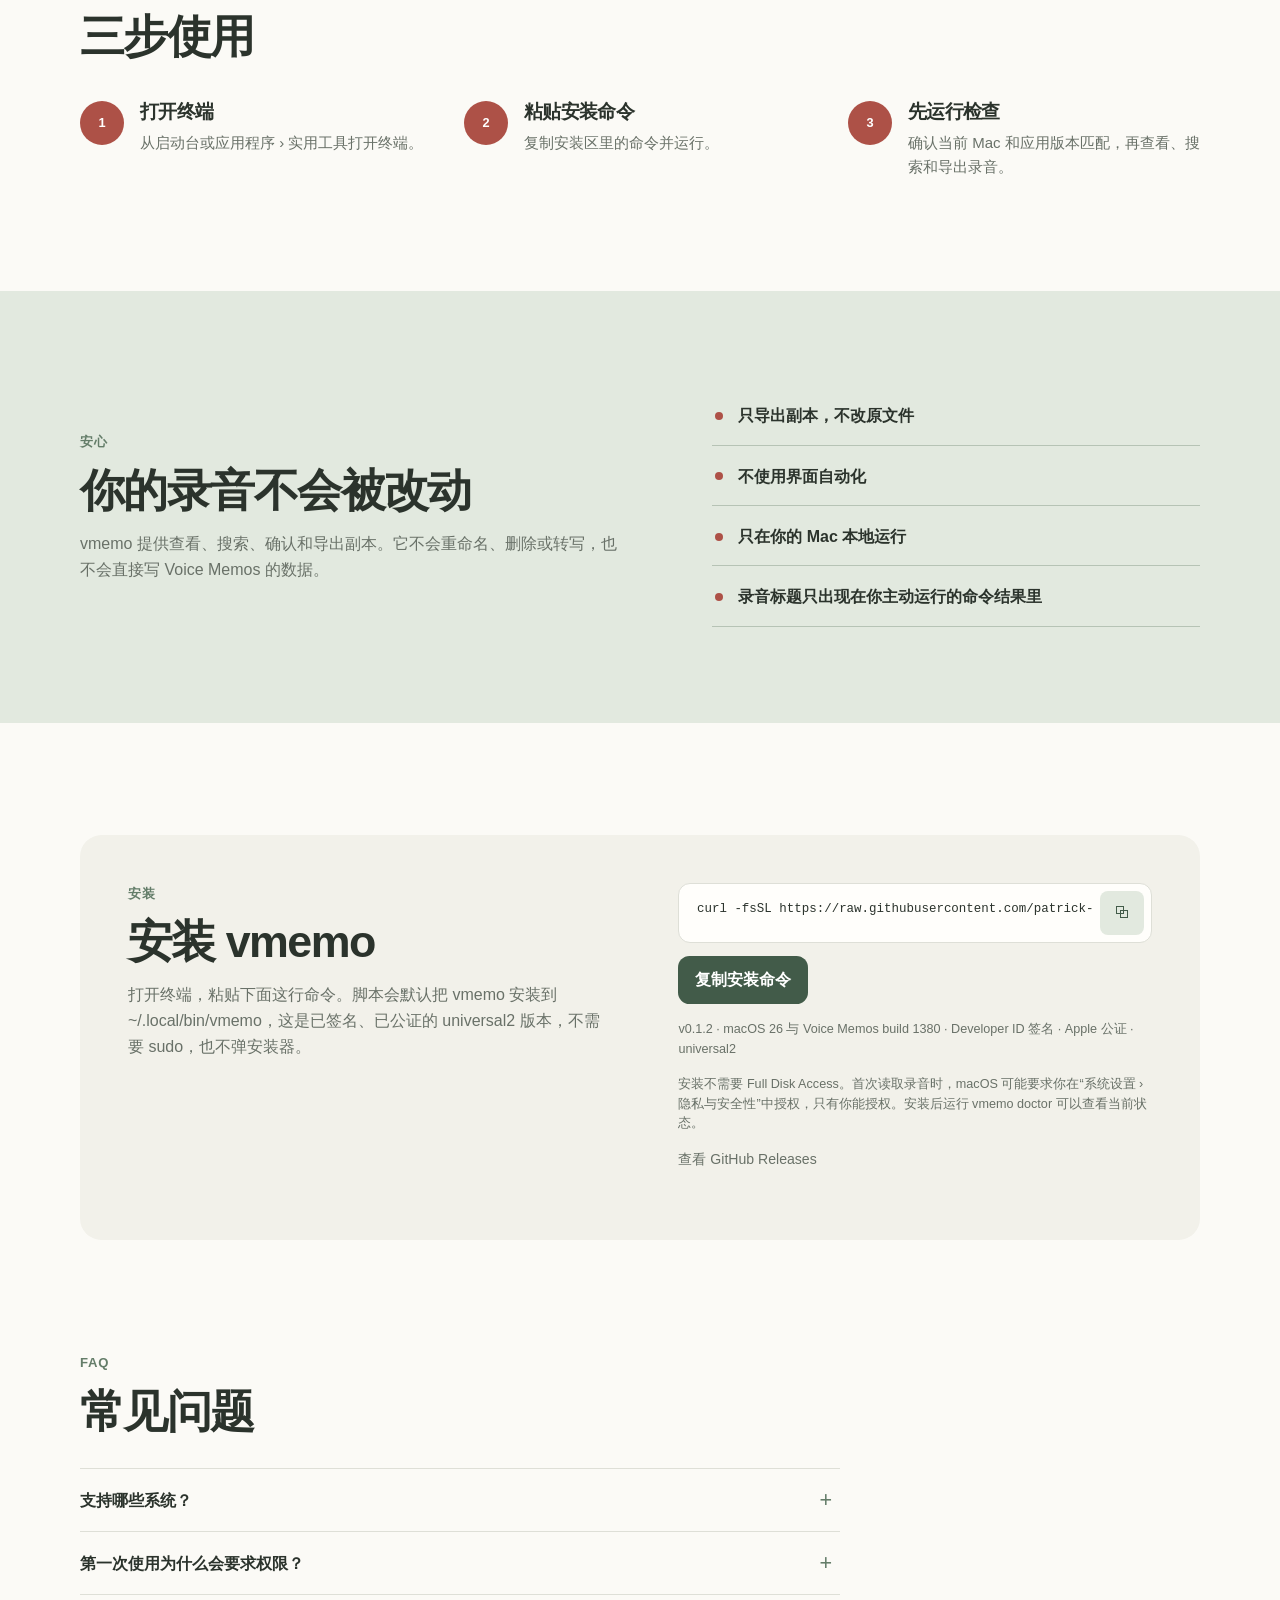
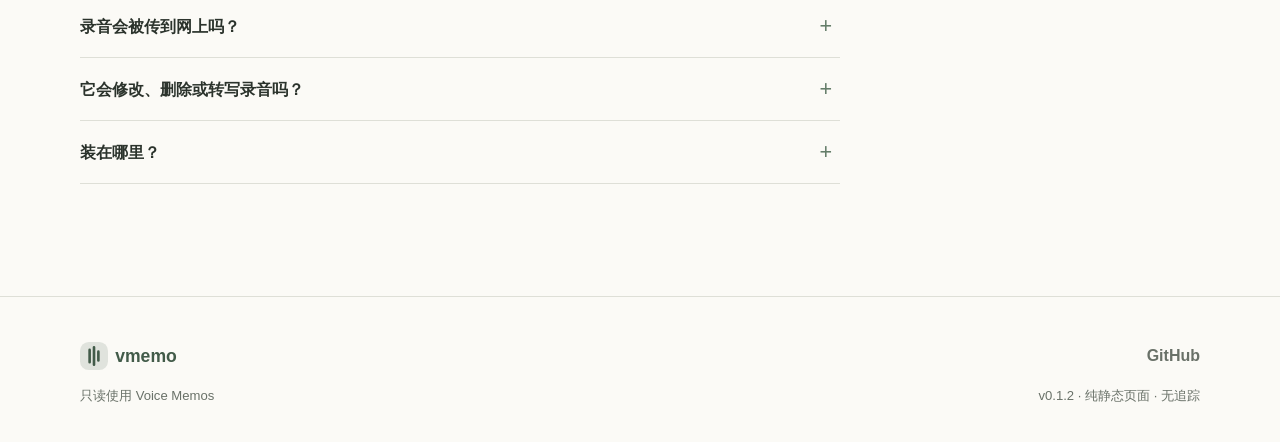
==== commit b258d504: "Refresh the product page - Reframe the site for everyday Mac users with light and dark themes - Add " ====
--- a/site/index.html
+++ b/site/index.html
@@ -1,267 +1,217 @@
 <!doctype html>
-<html lang="zh-CN">
+<html lang="zh-CN" data-theme="system">
   <head>
     <meta charset="utf-8">
     <meta name="viewport" content="width=device-width, initial-scale=1">
-    <meta name="description" content="vmemo 让 agent 安全读取 macOS Voice Memos。只读 CLI：list / search / show / export / doctor。v0.1.2。">
-    <meta name="theme-color" content="#0b0b0b">
-    <meta name="color-scheme" content="dark">
+    <meta name="description"
+      content="vmemo 在终端里按标题搜索 Voice Memos，并导出 .m4a 副本。原文件保持不动。">
+    <meta name="theme-color" content="#fbfaf6">
+    <meta name="color-scheme" content="light dark">
     <meta property="og:type" content="website">
-    <meta property="og:title" content="vmemo · Voice Memos for agents">
-    <meta property="og:description" content="A safe, read-only macOS Voice Memos CLI for agents. list / search / show / export / doctor.">
-    <meta property="og:url" content="https://patrick-fu.github.io/voice-memos-cli/">
-    <meta name="twitter:card" content="summary">
-    <meta name="twitter:title" content="vmemo · Voice Memos for agents">
-    <meta name="twitter:description" content="A safe, read-only macOS Voice Memos CLI for agents.">
+    <meta property="og:title" content="vmemo · 找录音，导出副本">
+    <meta property="og:description"
+      content="vmemo 在终端里按标题搜索 Voice Memos，并导出 .m4a 副本。原文件保持不动。">
+    <meta property="og:url"
+      content="https://patrick-fu.github.io/voice-memos-cli/">
+    <meta property="og:image"
+      content="https://patrick-fu.github.io/voice-memos-cli/og.png">
+    <meta property="og:image:width" content="1200">
+    <meta property="og:image:height" content="630">
+    <meta property="og:image:alt"
+      content="vmemo：找录音，导出副本，原文件保持不动">
+    <meta name="twitter:card" content="summary_large_image">
+    <meta name="twitter:title" content="vmemo · 找录音，导出副本">
+    <meta name="twitter:description"
+      content="vmemo 在终端里按标题搜索 Voice Memos，并导出 .m4a 副本。原文件保持不动。">
+    <meta name="twitter:image"
+      content="https://patrick-fu.github.io/voice-memos-cli/og.png">
+    <meta name="twitter:image:alt"
+      content="vmemo：找录音，导出副本，原文件保持不动">
     <link rel="canonical" href="https://patrick-fu.github.io/voice-memos-cli/">
-    <title>vmemo · Voice Memos for agents</title>
+    <title>vmemo · 找录音，导出副本</title>
     <link rel="icon" href="favicon.svg" type="image/svg+xml">
+    <script>
+    !function () {
+      var root = document.documentElement;
+      root.classList.add("js");
+      try {
+        var t = localStorage.getItem("vmemo-theme");
+        if (t === "light" || t === "dark" || t === "system") {
+          root.dataset.theme = t;
+        }
+      } catch (e) {}
+    }();
+    </script>
     <link rel="stylesheet" href="styles.css">
   </head>
   <body>
-    <a class="skip-link" href="#content" data-zh="跳到主要内容" data-en="Skip to content">跳到主要内容</a>
-
-    <header class="site-header">
-      <a class="brand" href="#top" aria-label="vmemo 主页" data-aria-zh="vmemo 主页" data-aria-en="vmemo home">
-        <svg class="brand-mark" viewBox="0 0 32 32" aria-hidden="true">
-          <rect width="32" height="32" rx="4" fill="#141414" stroke="#2c2c2a"/>
-          <circle class="rec-dot" cx="25.5" cy="7.5" r="2.2" fill="#ff3355"/>
-          <path d="M6 21 L10 16.5 L13.5 22 L17.5 8 L21.5 24 L26 13" fill="none" stroke="#5cf2c8" stroke-width="2" stroke-linejoin="miter" stroke-linecap="square"/>
-        </svg>
-        vmemo
-      </a>
-      <nav aria-label="主导航" data-aria-zh="主导航" data-aria-en="Primary navigation">
-        <a href="#workflow" data-zh="流程" data-en="Flow">流程</a>
-        <a href="#commands" data-zh="命令" data-en="Commands">命令</a>
-        <a href="#safety" data-zh="边界" data-en="Safety">边界</a>
-        <a href="#install" data-zh="安装" data-en="Install">安装</a>
-      </nav>
-      <button class="language" type="button" aria-label="切换至英文" data-aria-zh="切换至英文" data-aria-en="Switch to Chinese" aria-pressed="false">EN</button>
+    <a class="skip-link" href="#content" data-zh="跳到主要内容"
+      data-en="Skip to content">跳到主要内容</a>
+    <header class="site-header" id="top">
+      <a class="brand" href="#top" aria-label="vmemo 主页"
+        data-aria-zh="vmemo 主页"
+        data-aria-en="vmemo home"><svg class="brand-mark" viewBox="0 0 32 32" aria-hidden="true"><rect width="32" height="32" rx="10" fill="currentColor" opacity=".14"/><path d="M11 9v14M16 6v20M21 11v10" fill="none" stroke="currentColor" stroke-width="3" stroke-linecap="round"/></svg><span>vmemo</span></a>
+      <nav aria-label="主导航" data-aria-zh="主导航"
+        data-aria-en="Primary navigation"><a href="#what" data-zh="能做什么" data-en="What it does">能做什么</a><a href="#how" data-zh="怎么用" data-en="How it works">怎么用</a><a href="#reassurance" data-zh="安心" data-en="Reassurance">安心</a><a href="#install" data-zh="安装" data-en="Install">安装</a><a href="#faq">FAQ</a></nav>
+      <div
+        class="header-tools"><div class="theme-picker" aria-label="外观" data-aria-zh="外观" data-aria-en="Appearance"><button type="button" data-theme-choice="system" aria-label="跟随系统" data-aria-zh="跟随系统" data-aria-en="Use system setting" aria-pressed="true"><span aria-hidden="true">◐</span><span data-zh="系统" data-en="System">系统</span></button><button type="button" data-theme-choice="light" aria-label="浅色" data-aria-zh="浅色" data-aria-en="Light" aria-pressed="false"><span aria-hidden="true">☼</span><span data-zh="浅色" data-en="Light">浅色</span></button><button type="button" data-theme-choice="dark" aria-label="深色" data-aria-zh="深色" data-aria-en="Dark" aria-pressed="false"><span aria-hidden="true">◑</span><span data-zh="深色" data-en="Dark">深色</span></button></div><button class="language" type="button" aria-label="切换至英文" data-aria-zh="切换至英文" data-aria-en="Switch to Chinese">EN</button></div>
     </header>
-
     <main id="content">
-      <section class="hero" id="top">
-        <div class="hero-stage" aria-hidden="true">
-          <svg class="hero-wave" viewBox="0 0 1440 900" preserveAspectRatio="none">
-            <path class="wave wave-a" d="M0.0,465.0L12.0,486.9L24.0,500.1L36.0,502.3L48.0,496.4L60.0,488.3L72.0,483.5L84.0,483.7L96.0,486.1L108.0,486.4L120.0,481.7L132.0,473.0L144.0,464.6L156.0,461.0L168.0,463.9L180.0,470.7L192.0,476.1L204.0,475.5L216.0,467.8L228.0,455.8L240.0,443.7L252.0,433.8L264.0,424.9L276.0,413.3L288.0,396.2L300.0,375.4L312.0,357.3L324.0,350.1L336.0,358.4L348.0,380.0L360.0,406.3L372.0,427.0L384.0,436.4L396.0,436.5L408.0,435.4L420.0,441.8L432.0,458.4L444.0,479.6L456.0,495.3L468.0,497.1L480.0,484.9L492.0,467.8L504.0,459.1L516.0,468.0L528.0,494.2L540.0,528.1L552.0,556.5L564.0,570.5L576.0,569.8L588.0,561.2L600.0,551.8L612.0,543.8L624.0,532.1L636.0,509.4L648.0,472.4L660.0,426.6L672.0,384.0L684.0,356.4L696.0,347.8L708.0,352.0L720.0,357.0L732.0,353.9L744.0,343.5L756.0,335.4L768.0,341.3L780.0,364.7L792.0,396.3L804.0,418.4L816.0,415.8L828.0,386.4L840.0,344.9L852.0,315.0L864.0,316.4L876.0,353.1L888.0,411.6L900.0,469.6L912.0,510.1L924.0,530.6L936.0,543.0L948.0,563.2L960.0,598.5L972.0,641.3L984.0,673.3L996.0,677.2L1008.0,648.2L1020.0,597.3L1032.0,544.4L1044.0,505.8L1056.0,485.8L1068.0,476.4L1080.0,465.6L1092.0,448.0L1104.0,429.0L1116.0,419.7L1128.0,427.1L1140.0,445.5L1152.0,458.1L1164.0,446.6L1176.0,403.7L1188.0,340.1L1200.0,278.8L1212.0,242.1L1224.0,238.4L1236.0,257.5L1248.0,278.9L1260.0,286.6L1272.0,280.5L1284.0,277.1L1296.0,298.4L1308.0,356.0L1320.0,441.2L1332.0,528.4L1344.0,588.9L1356.0,607.1L1368.0,588.4L1380.0,555.2L1392.0,531.5L1404.0,529.8L1416.0,545.2L1428.0,562.2L1440.0,567.1"/>
-            <path class="wave wave-b" d="M0.0,502.8L16.0,494.2L32.0,477.4L48.0,476.6L64.0,474.6L80.0,465.1L96.0,466.1L112.0,461.7L128.0,441.6L144.0,435.8L160.0,445.5L176.0,449.9L192.0,464.6L208.0,488.0L224.0,488.8L240.0,482.9L256.0,492.5L272.0,494.0L288.0,490.4L304.0,502.1L320.0,497.6L336.0,466.7L352.0,449.4L368.0,439.3L384.0,421.4L400.0,430.0L416.0,454.1L432.0,450.9L448.0,449.2L464.0,467.5L480.0,471.3L496.0,482.5L512.0,523.8L528.0,538.6L544.0,519.6L560.0,512.0L576.0,489.6L592.0,448.0L608.0,446.2L624.0,457.0L640.0,431.8L656.0,418.2L672.0,421.2L688.0,399.2L704.0,406.9L720.0,467.1L736.0,501.2L752.0,515.1L768.0,546.5L784.0,537.8L800.0,501.7L816.0,514.9L832.0,526.7L848.0,494.2L864.0,479.2L880.0,456.6L896.0,385.8L912.0,358.4L928.0,391.0L944.0,402.6L960.0,427.0L976.0,483.0L992.0,484.7L1008.0,469.0L1024.0,514.3L1040.0,548.5L1056.0,549.6L1072.0,578.9L1088.0,569.3L1104.0,485.9L1120.0,439.1L1136.0,428.1L1152.0,390.5L1168.0,393.0L1184.0,429.2L1200.0,403.3L1216.0,377.6L1232.0,417.2L1248.0,444.9L1264.0,475.3L1280.0,558.7L1296.0,593.5L1312.0,554.8L1328.0,542.9L1344.0,528.6L1360.0,477.9L1376.0,477.6L1392.0,494.3L1408.0,438.5L1424.0,387.5L1440.0,380.2"/>
-          </svg>
-          <div class="playhead"></div>
-          <div class="spectrum"><i style="--i:0"></i><i style="--i:1"></i><i style="--i:2"></i><i style="--i:3"></i><i style="--i:4"></i><i style="--i:5"></i><i style="--i:6"></i><i style="--i:7"></i><i style="--i:8"></i><i style="--i:9"></i><i style="--i:10"></i><i style="--i:11"></i><i style="--i:12"></i><i style="--i:13"></i><i style="--i:14"></i><i style="--i:15"></i><i style="--i:16"></i><i style="--i:17"></i><i style="--i:18"></i><i style="--i:19"></i><i style="--i:20"></i><i style="--i:21"></i><i style="--i:22"></i><i style="--i:23"></i><i style="--i:24"></i><i style="--i:25"></i><i style="--i:26"></i><i style="--i:27"></i><i style="--i:28"></i><i style="--i:29"></i><i style="--i:30"></i><i style="--i:31"></i></div>
-        </div>
-
-        <div class="hero-copy">
-          <p class="kicker"><span class="rec-led" aria-hidden="true"></span><span data-zh="只读 · 面向 agent 的 macOS CLI" data-en="Read-only · an agent-friendly macOS CLI">只读 · 面向 agent 的 macOS CLI</span></p>
-          <h1 data-zh="让 agent 安全读取 Voice Memos" data-en="Let agents read Voice Memos safely">让 agent 安全读取 Voice Memos</h1>
-          <p class="lede" data-zh="vmemo 列出、搜索、查看并导出录音副本。没有 rename / delete，没有转写，也不会写入 Voice Memos。" data-en="vmemo lists, searches, inspects, and exports copies of recordings. No rename or delete, no transcripts, and no writes to Voice Memos.">vmemo 列出、搜索、查看并导出录音副本。没有 rename / delete，没有转写，也不会写入 Voice Memos。</p>
-
-          <div class="install-line">
-            <span class="prompt" aria-hidden="true">$</span>
-            <pre><code id="install-command">curl -fsSL https://raw.githubusercontent.com/patrick-fu/voice-memos-cli/v0.1.2/install.sh | sh</code></pre>
-            <button class="copy" type="button" data-copy-target="install-command" data-copied-zh="已复制" data-copied-en="Copied" data-failed-zh="复制失败" data-failed-en="Copy failed" aria-label="复制安装命令" data-aria-zh="复制安装命令" data-aria-en="Copy the install command">
-              <svg class="icon icon-copy" viewBox="0 0 24 24" aria-hidden="true"><rect x="9" y="9" width="13" height="13" rx="2" fill="none" stroke="currentColor" stroke-width="2"/><path d="M5 15H4a2 2 0 0 1-2-2V4a2 2 0 0 1 2-2h9a2 2 0 0 1 2 2v1" fill="none" stroke="currentColor" stroke-width="2"/></svg>
-              <svg class="icon icon-check" viewBox="0 0 24 24" aria-hidden="true"><path d="M5 12l5 5L20 7" fill="none" stroke="currentColor" stroke-width="2" stroke-linecap="square"/></svg>
-              <span class="copy-label" data-zh="复制" data-en="Copy">复制</span>
-            </button>
+      <section class="hero section-shell">
+        <div class="hero-copy reveal">
+          <p class="eyebrow" data-zh="给 Mac 上的 Voice Memos"
+            data-en="For Voice Memos on your Mac">给 Mac 上的 Voice Memos</p>
+          <h1 data-zh="找录音，导出副本，原文件保持不动。"
+            data-en="Find a recording, save a copy, leave the original untouched.">找录音，导出副本，原文件保持不动。</h1>
+          <p class="lede"
+            data-zh="vmemo 在终端里按标题搜索你的 Voice Memos，把需要的录音导出成 .m4a 副本。它不会重命名、删除或转写，也不会改动原文件。"
+            data-en="vmemo searches your Voice Memos by title in Terminal and exports the recordings you choose as .m4a copies. It does not rename, delete, or transcribe, and it does not change the original files.">vmemo 在终端里按标题搜索你的 Voice Memos，把需要的录音导出成 .m4a 副本。它不会重命名、删除或转写，也不会改动原文件。</p>
+          <div
+            class="hero-actions"><button class="button button-primary copy-button" type="button" data-copy-target="install-command" data-copied-zh="已复制" data-copied-en="Copied" data-failed-zh="复制失败" data-failed-en="Copy failed" aria-label="复制安装命令" data-aria-zh="复制安装命令" data-aria-en="Copy install command"><span data-zh="复制安装命令" data-en="Copy install command">复制安装命令</span><span aria-hidden="true">↗</span></button><a class="button button-quiet" href="#how" data-zh="看使用步骤" data-en="See how it works">看使用步骤</a></div>
+          <p class="hero-note"
+            data-zh="v0.1.2 · macOS 26 与 Voice Memos build 1380 · Developer ID 签名 · Apple 公证"
+            data-en="v0.1.2 · macOS 26 with Voice Memos build 1380 · Developer ID signed · Apple notarized">v0.1.2 · macOS 26 与 Voice Memos build 1380 · Developer ID 签名 · Apple 公证</p>
+        </div>
+        <div class="product-preview reveal" aria-hidden="true">
+          <div class="preview-window">
+            <div
+              class="preview-topbar"><span class="preview-dots" aria-hidden="true"><i></i><i></i><i></i></span><span data-zh="你的录音" data-en="Your recordings">你的录音</span><small data-zh="界面示意" data-en="Interface example">界面示意</small></div>
+            <div class="preview-body">
+              <div
+                class="search-field"><span aria-hidden="true">⌕</span><span data-zh="按标题查找" data-en="Search by title">按标题查找</span></div>
+              <ul class="recording-list" aria-hidden="true">
+                <li><span class="recording-icon">♪</span><span><b data-zh="录音" data-en="Recording">录音</b><small>m4a</small></span><em>···</em></li>
+                <li
+                  class="selected"><span class="recording-icon">♪</span><span><b data-zh="录音" data-en="Recording">录音</b><small>m4a</small></span><em>···</em></li>
+                <li><span class="recording-icon">♪</span><span><b data-zh="录音" data-en="Recording">录音</b><small>m4a</small></span><em>···</em></li>
+              </ul>
+              <div
+                class="export-card"><div><span class="export-icon" aria-hidden="true">↓</span><span><b data-zh="导出副本" data-en="Save a copy">导出副本</b><small data-zh="原文件保持不动" data-en="Original stays untouched">原文件保持不动</small></span></div><span class="copy-tag">.m4a</span></div>
+            </div>
           </div>
-          <p class="copy-live" role="status" aria-live="polite"></p>
-
-          <p class="hero-meta">
-            <span data-zh="v0.1.2 · 仅 macOS 26 + Voice Memos build 1380 · Developer ID signed · Apple notarized · universal2" data-en="v0.1.2 · macOS 26 + Voice Memos build 1380 only · Developer ID signed · Apple notarized · universal2">v0.1.2 · 仅 macOS 26 + Voice Memos build 1380 · Developer ID signed · Apple notarized · universal2</span>
-            <a class="text-link" href="https://github.com/patrick-fu/voice-memos-cli">GitHub</a>
-          </p>
-        </div>
-
-        <ol class="ruler" aria-hidden="true">
-          <li>00:00</li>
-          <li>doctor</li>
-          <li>list / search</li>
-          <li>show / export</li>
+        </div>
+      </section>
+      <section class="section-shell section" id="what">
+        <div class="section-heading reveal">
+          <p class="eyebrow" data-zh="能做什么"
+            data-en="What it does">能做什么</p>
+          <h2 data-zh="三项能力"
+            data-en="Three things it does">三项能力</h2>
+        </div>
+        <div class="feature-grid">
+          <article
+            class="feature-card reveal"><span class="feature-icon" aria-hidden="true">⌕</span><h3 data-zh="按标题查找" data-en="Search by title">按标题查找</h3><p data-zh="在终端里查看你的录音列表，再按标题找到需要的那一段。" data-en="View your recordings in Terminal, then find the one you need by title.">在终端里查看你的录音列表，再按标题找到需要的那一段。</p></article>
+          <article
+            class="feature-card reveal"><span class="feature-icon" aria-hidden="true">↓</span><h3 data-zh="导出副本" data-en="Save a copy">导出副本</h3><p data-zh="把需要的录音导出成 .m4a，放到你自己选的位置，原文件保持不动。" data-en="Export the recordings you choose as .m4a files to a location you pick. The originals stay untouched.">把需要的录音导出成 .m4a，放到你自己选的位置，原文件保持不动。</p></article>
+          <article
+            class="feature-card reveal"><span class="feature-icon" aria-hidden="true">✓</span><h3 data-zh="先检查再使用" data-en="Check before use">先检查再使用</h3><p data-zh="读取前先检查你的 Mac、应用版本和权限是否满足要求。状态不对就停下。" data-en="Before reading, check that your Mac, app version, and permissions meet the requirements. It stops when they do not.">读取前先检查你的 Mac、应用版本和权限是否满足要求。状态不对就停下。</p></article>
+        </div>
+      </section>
+      <section class="section-shell section how-section" id="how">
+        <div class="section-heading reveal">
+          <p class="eyebrow" data-zh="从这里开始"
+            data-en="Start here">从这里开始</p>
+          <h2 data-zh="三步使用" data-en="How it works">三步使用</h2>
+        </div>
+        <ol class="steps">
+          <li
+            class="reveal"><span>1</span><div><h3 data-zh="打开终端" data-en="Open Terminal">打开终端</h3><p data-zh="从启动台或应用程序 › 实用工具打开终端。" data-en="Open Terminal from Launchpad or Applications › Utilities.">从启动台或应用程序 › 实用工具打开终端。</p></div></li>
+          <li
+            class="reveal"><span>2</span><div><h3 data-zh="粘贴安装命令" data-en="Paste the install command">粘贴安装命令</h3><p data-zh="复制安装区里的命令并运行。" data-en="Copy and run the command in the install section.">复制安装区里的命令并运行。</p></div></li>
+          <li
+            class="reveal"><span>3</span><div><h3 data-zh="先运行检查" data-en="Run the check first">先运行检查</h3><p data-zh="确认当前 Mac 和应用版本匹配，再查看、搜索和导出录音。" data-en="Confirm that your Mac and app version match, then view, search, and export recordings.">确认当前 Mac 和应用版本匹配，再查看、搜索和导出录音。</p></div></li>
         </ol>
       </section>
-
-      <section class="band workflow" id="workflow">
-        <div class="band-inner">
-          <header class="band-head reveal">
-            <p class="kicker" data-zh="Agent 工作流" data-en="Agent workflow">Agent 工作流</p>
-            <h2 data-zh="先准入，再拿 ID，最后只复制。" data-en="Admit first, take IDs, copy only.">先准入，再拿 ID，最后只复制。</h2>
-            <p data-zh="每个命令都有稳定 exit code 与 JSON v1 envelope。不要做 UI 自动化，也不要从标题或路径推导 ID。" data-en="Every command has stable exit codes and a JSON v1 envelope. Do not drive the UI, and do not derive IDs from titles or paths.">每个命令都有稳定 exit code 与 JSON v1 envelope。不要做 UI 自动化，也不要从标题或路径推导 ID。</p>
-          </header>
-
-          <ol class="tracks">
-            <li class="reveal">
-              <span class="idx">01</span>
-              <div class="track-copy">
-                <code>doctor</code>
-                <p data-zh="先验证系统、App、library、schema 与签名。未 ready 就停止。" data-en="Validate runtime, app, library, schema, and signing. Stop unless ready.">先验证系统、App、library、schema 与签名。未 ready 就停止。</p>
-              </div>
-              <div class="lane" aria-hidden="true"><span class="clip" style="--x:2%;--w:28%"></span></div>
-            </li>
-            <li class="reveal">
-              <span class="idx">02</span>
-              <div class="track-copy">
-                <code>list</code> / <code>search</code>
-                <p data-zh="列出 active recordings，或按标题做大小写不敏感搜索，拿到 opaque ID。" data-en="List active recordings, or search titles case-insensitively, and reuse the opaque ID.">列出 active recordings，或按标题做大小写不敏感搜索，拿到 opaque ID。</p>
-              </div>
-              <div class="lane" aria-hidden="true"><span class="clip" style="--x:30%;--w:34%"></span></div>
-            </li>
-            <li class="reveal">
-              <span class="idx">03</span>
-              <div class="track-copy">
-                <code>show</code> / <code>export</code>
-                <p data-zh="确认目标，或把本地 .m4a 复制到一个尚不存在的路径。源录音保持原样。" data-en="Inspect the target, or copy a local .m4a to a path that does not yet exist. Source recordings stay untouched.">确认目标，或把本地 .m4a 复制到一个尚不存在的路径。源录音保持原样。</p>
-              </div>
-              <div class="lane" aria-hidden="true"><span class="clip" style="--x:64%;--w:34%"></span></div>
-            </li>
-          </ol>
-        </div>
-      </section>
-
-      <section class="band commands" id="commands">
-        <div class="band-inner commands-grid">
-          <header class="band-head reveal">
-            <p class="kicker" data-zh="命令面" data-en="Command surface">命令面</p>
-            <h2 data-zh="五个命令，没有第六个。" data-en="Five commands. There is no sixth.">五个命令，没有第六个。</h2>
-            <p data-zh="这是本地示例 envelope，不会读取本机 Voice Memos，也不把示例标题当成真实数据。" data-en="This is a local example envelope. It does not read Voice Memos on this machine, and example titles are placeholders.">这是本地示例 envelope，不会读取本机 Voice Memos，也不把示例标题当成真实数据。</p>
-          </header>
-
-          <div class="mixer reveal">
-            <div class="command-list" role="tablist" aria-orientation="vertical" aria-label="示例命令" data-aria-zh="示例命令" data-aria-en="Example commands">
-              <button type="button" class="cmd" role="tab" aria-selected="true" aria-controls="demo-panel" id="tab-doctor" data-demo="doctor"><span>01</span><code>doctor</code><small data-zh="只读准入检查" data-en="Read-only admission">只读准入检查</small></button>
-              <button type="button" class="cmd" role="tab" aria-selected="false" aria-controls="demo-panel" id="tab-list" data-demo="list"><span>02</span><code>list</code><small data-zh="列出 active recordings" data-en="List active recordings">列出 active recordings</small></button>
-              <button type="button" class="cmd" role="tab" aria-selected="false" aria-controls="demo-panel" id="tab-search" data-demo="search"><span>03</span><code>search</code><small data-zh="只搜标题" data-en="Title search only">只搜标题</small></button>
-              <button type="button" class="cmd" role="tab" aria-selected="false" aria-controls="demo-panel" id="tab-show" data-demo="show"><span>04</span><code>show</code><small data-zh="按 opaque ID 查看" data-en="Inspect by opaque ID">按 opaque ID 查看</small></button>
-              <button type="button" class="cmd" role="tab" aria-selected="false" aria-controls="demo-panel" id="tab-export" data-demo="export"><span>05</span><code>export</code><small data-zh="复制 .m4a 副本" data-en="Copy an .m4a file">复制 .m4a 副本</small></button>
-            </div>
-            <button class="play-seq" type="button" aria-label="按顺序演示 doctor 到 export" data-aria-zh="按顺序演示 doctor 到 export" data-aria-en="Play the doctor-to-export sequence">
-              <svg viewBox="0 0 24 24" aria-hidden="true"><path d="M8 5v14l11-7z" fill="currentColor"/></svg>
-              <span class="play-label" data-zh="按顺序演示" data-en="Play sequence">按顺序演示</span>
-            </button>
+      <section class="reassurance-wrap" id="reassurance">
+        <div class="section-shell reassurance reveal">
+          <div>
+            <p class="eyebrow" data-zh="安心"
+              data-en="Reassurance">安心</p>
+            <h2 data-zh="你的录音不会被改动"
+              data-en="Your recordings stay as they are">你的录音不会被改动</h2>
+            <p
+              data-zh="vmemo 提供查看、搜索、确认和导出副本。它不会重命名、删除或转写，也不会直接写 Voice Memos 的数据。"
+              data-en="vmemo inspects, searches, confirms, and exports copies. It does not rename, delete, or transcribe, and it does not write directly to Voice Memos data.">vmemo 提供查看、搜索、确认和导出副本。它不会重命名、删除或转写，也不会直接写 Voice Memos 的数据。</p>
           </div>
-
-          <aside class="console reveal" id="demo-panel" role="tabpanel" aria-labelledby="tab-doctor" data-aria-zh="JSON 示例输出" data-aria-en="Example JSON output" aria-label="JSON 示例输出">
-            <div class="console-top">
-              <span class="console-name">vmemo · json v1</span>
-              <span class="console-note" data-zh="示例输出 · stdout" data-en="Example output · stdout">示例输出 · stdout</span>
-            </div>
-            <pre class="console-body"><code id="demo-output"><span class="prompt-line">$ <span class="cmd-text">vmemo doctor --json</span></span>
-{
-  <span class="tok-key">&quot;version&quot;</span>: <span class="tok-num">1</span>,
-  <span class="tok-key">&quot;status&quot;</span>: <span class="tok-str">&quot;ok&quot;</span>,
-  <span class="tok-key">&quot;data&quot;</span>: {
-    <span class="tok-key">&quot;status&quot;</span>: <span class="tok-str">&quot;ready&quot;</span>,
-    <span class="tok-key">&quot;checks&quot;</span>: [
-      {
-        <span class="tok-key">&quot;id&quot;</span>: <span class="tok-str">&quot;runtime&quot;</span>,
-        <span class="tok-key">&quot;status&quot;</span>: <span class="tok-str">&quot;ready&quot;</span>,
-        <span class="tok-key">&quot;code&quot;</span>: <span class="tok-str">&quot;runtime_supported&quot;</span>,
-        <span class="tok-key">&quot;details&quot;</span>: []
-      },
-      {
-        <span class="tok-key">&quot;id&quot;</span>: <span class="tok-str">&quot;voice_memos&quot;</span>,
-        <span class="tok-key">&quot;status&quot;</span>: <span class="tok-str">&quot;ready&quot;</span>,
-        <span class="tok-key">&quot;code&quot;</span>: <span class="tok-str">&quot;app_available&quot;</span>,
-        <span class="tok-key">&quot;details&quot;</span>: []
-      },
-      {
-        <span class="tok-key">&quot;id&quot;</span>: <span class="tok-str">&quot;library&quot;</span>,
-        <span class="tok-key">&quot;status&quot;</span>: <span class="tok-str">&quot;ready&quot;</span>,
-        <span class="tok-key">&quot;code&quot;</span>: <span class="tok-str">&quot;library_accessible&quot;</span>,
-        <span class="tok-key">&quot;details&quot;</span>: []
-      },
-      {
-        <span class="tok-key">&quot;id&quot;</span>: <span class="tok-str">&quot;schema&quot;</span>,
-        <span class="tok-key">&quot;status&quot;</span>: <span class="tok-str">&quot;ready&quot;</span>,
-        <span class="tok-key">&quot;code&quot;</span>: <span class="tok-str">&quot;schema_recognized&quot;</span>,
-        <span class="tok-key">&quot;details&quot;</span>: []
-      },
-      {
-        <span class="tok-key">&quot;id&quot;</span>: <span class="tok-str">&quot;signing&quot;</span>,
-        <span class="tok-key">&quot;status&quot;</span>: <span class="tok-str">&quot;ready&quot;</span>,
-        <span class="tok-key">&quot;code&quot;</span>: <span class="tok-str">&quot;signing_metadata_available&quot;</span>,
-        <span class="tok-key">&quot;details&quot;</span>: []
-      }
-    ]
-  }
-}</code></pre>
-            <div class="console-foot">
-              <span id="demo-exit">exit 0</span>
-              <span data-zh="失败走 stderr；doctor 报告始终在 stdout" data-en="Failures go to stderr; doctor reports always on stdout">失败走 stderr；doctor 报告始终在 stdout</span>
-            </div>
-          </aside>
-        </div>
-      </section>
-
-      <section class="band safety" id="safety">
-        <div class="band-inner safety-grid">
-          <header class="band-head reveal">
-            <p class="kicker" data-zh="安全边界" data-en="Safety boundary">安全边界</p>
-            <h2 data-zh="能读，不等于能改。" data-en="Read access is not write access.">能读，不等于能改。</h2>
-            <p data-zh="vmemo 用临时 SQLite snapshot 读取，环境或 schema 不匹配就 fail closed。不需要 Accessibility，不发送 Apple Events，也不使用 mutation token。" data-en="vmemo reads through a temporary SQLite snapshot and fails closed on an environment or schema mismatch. No Accessibility, no Apple Events, no mutation tokens.">vmemo 用临时 SQLite snapshot 读取，环境或 schema 不匹配就 fail closed。不需要 Accessibility，不发送 Apple Events，也不使用 mutation token。</p>
-          </header>
-          <ul class="gates">
-            <li class="reveal"><span class="gate-led" aria-hidden="true"></span><span data-zh="没有 rename / delete / 转写命令" data-en="No rename, delete, or transcript commands">没有 rename / delete / 转写命令</span></li>
-            <li class="reveal"><span class="gate-led" aria-hidden="true"></span><span data-zh="不直接写 Voice Memos 数据库、asset 或 CloudKit" data-en="No direct writes to the Voice Memos database, assets, or CloudKit">不直接写 Voice Memos 数据库、asset 或 CloudKit</span></li>
-            <li class="reveal"><span class="gate-led" aria-hidden="true"></span><span data-zh="生产数据路径仅 macOS 26 + Voice Memos build 1380" data-en="Production data path: macOS 26 + Voice Memos build 1380 only">生产数据路径仅 macOS 26 + Voice Memos build 1380</span></li>
-            <li class="reveal"><span class="gate-led" aria-hidden="true"></span><span data-zh="录音标题只出现在调用方请求的 stdout" data-en="Recording titles appear only in caller-requested stdout">录音标题只出现在调用方请求的 stdout</span></li>
+          <ul>
+            <li data-zh="只导出副本，不改原文件"
+              data-en="Exports copies only">只导出副本，不改原文件</li>
+            <li data-zh="不使用界面自动化"
+              data-en="No UI automation">不使用界面自动化</li>
+            <li data-zh="只在你的 Mac 本地运行"
+              data-en="Runs only on your Mac">只在你的 Mac 本地运行</li>
+            <li data-zh="录音标题只出现在你主动运行的命令结果里"
+              data-en="Recording titles appear only in the command output you run">录音标题只出现在你主动运行的命令结果里</li>
           </ul>
         </div>
       </section>
-
-      <section class="band install" id="install">
-        <div class="band-inner">
-          <header class="band-head reveal">
-            <p class="kicker" data-zh="安装" data-en="Install">安装</p>
-            <h2 data-zh="装进 ~/.local/bin/vmemo，不要 sudo。" data-en="Install to ~/.local/bin/vmemo. No sudo.">装进 ~/.local/bin/vmemo，不要 sudo。</h2>
-            <p data-zh="安装脚本从不可变 GitHub Release 拉取 Apple 公证的 universal2 ZIP，逐项校验后再原子写入。不弹安装器，也不改你的 shell 配置。" data-en="The installer pulls the Apple-notarized universal2 ZIP from an immutable GitHub Release, verifies it, then writes atomically. No installer GUI, and no edits to your shell config.">安装脚本从不可变 GitHub Release 拉取 Apple 公证的 universal2 ZIP，逐项校验后再原子写入。不弹安装器，也不改你的 shell 配置。</p>
-          </header>
-
-          <div class="install-line install-line-block reveal">
-            <span class="prompt" aria-hidden="true">$</span>
-            <pre><code>curl -fsSL https://raw.githubusercontent.com/patrick-fu/voice-memos-cli/v0.1.2/install.sh | sh</code></pre>
-            <button class="copy" type="button" data-copy-target="install-command" data-copied-zh="已复制" data-copied-en="Copied" data-failed-zh="复制失败" data-failed-en="Copy failed" aria-label="复制安装命令" data-aria-zh="复制安装命令" data-aria-en="Copy the install command">
-              <svg class="icon icon-copy" viewBox="0 0 24 24" aria-hidden="true"><rect x="9" y="9" width="13" height="13" rx="2" fill="none" stroke="currentColor" stroke-width="2"/><path d="M5 15H4a2 2 0 0 1-2-2V4a2 2 0 0 1 2-2h9a2 2 0 0 1 2 2v1" fill="none" stroke="currentColor" stroke-width="2"/></svg>
-              <svg class="icon icon-check" viewBox="0 0 24 24" aria-hidden="true"><path d="M5 12l5 5L20 7" fill="none" stroke="currentColor" stroke-width="2" stroke-linecap="square"/></svg>
-              <span class="copy-label" data-zh="复制" data-en="Copy">复制</span>
-            </button>
+      <section class="section-shell section install-section" id="install">
+        <div class="install-panel reveal">
+          <div>
+            <p class="eyebrow" data-zh="安装"
+              data-en="Install">安装</p>
+            <h2 data-zh="安装 vmemo" data-en="Install vmemo">安装 vmemo</h2>
+            <p
+              data-zh="打开终端，粘贴下面这行命令。脚本会默认把 vmemo 安装到 ~/.local/bin/vmemo，这是已签名、已公证的 universal2 版本，不需要 sudo，也不弹安装器。"
+              data-en="Open Terminal and paste the command below. It installs a signed, notarized universal2 build to ~/.local/bin/vmemo by default, without sudo or an installer window.">打开终端，粘贴下面这行命令。脚本会默认把 vmemo 安装到 ~/.local/bin/vmemo，这是已签名、已公证的 universal2 版本，不需要 sudo，也不弹安装器。</p>
           </div>
-
-          <dl class="facts">
-            <div class="reveal"><dt data-zh="签名与公证" data-en="Signing &amp; notarization">签名与公证</dt><dd data-zh="Developer ID Application 签名、安全时间戳、Hardened Runtime；codesign 在线校验 Apple 公证票据。" data-en="Developer ID Application signature, secure timestamp, Hardened Runtime; codesign checks Apple's notarization ticket online.">Developer ID Application 签名、安全时间戳、Hardened Runtime；codesign 在线校验 Apple 公证票据。</dd></div>
-            <div class="reveal"><dt data-zh="发布物" data-en="Release artifact">发布物</dt><dd data-zh="不可变 Release；ZIP 与 SHA256SUMS 一致；arm64 + x86_64；版本与 provenance 对齐。" data-en="Immutable release; ZIP matches SHA256SUMS; arm64 + x86_64; version matches provenance.">不可变 Release；ZIP 与 SHA256SUMS 一致；arm64 + x86_64；版本与 provenance 对齐。</dd></div>
-            <div class="reveal"><dt data-zh="PATH" data-en="PATH">PATH</dt><dd data-zh="默认 ~/.local/bin/vmemo。若该目录不在 PATH 中，脚本只打印应执行的命令。换目录用 VMEMO_INSTALL_DIR，选版本用 VMEMO_VERSION。" data-en="Default: ~/.local/bin/vmemo. If that directory is not on PATH, the script only prints the command to add it. VMEMO_INSTALL_DIR changes the directory; VMEMO_VERSION selects another published version.">默认 ~/.local/bin/vmemo。若该目录不在 PATH 中，脚本只打印应执行的命令。换目录用 VMEMO_INSTALL_DIR，选版本用 VMEMO_VERSION。</dd></div>
-            <div class="reveal"><dt data-zh="权限" data-en="Permissions">权限</dt><dd data-zh="安装本身不需要 Full Disk Access。读取录音时你可能仍需在「系统设置 › 隐私与安全性」中授权；只有用户能授予，vmemo doctor 会报告状态。" data-en="Installing needs no Full Disk Access. Reading memos may still require access in System Settings › Privacy &amp; Security; only you can grant it, and vmemo doctor reports the state.">安装本身不需要 Full Disk Access。读取录音时你可能仍需在「系统设置 › 隐私与安全性」中授权；只有用户能授予，vmemo doctor 会报告状态。</dd></div>
-          </dl>
-
-          <div class="source reveal">
-            <div class="source-label"><span data-zh="次要路径 · 源码构建" data-en="Secondary path · source build">次要路径 · 源码构建</span><span class="warn" data-zh="无签名" data-en="unsigned">无签名</span></div>
-            <pre><code>git clone https://github.com/patrick-fu/voice-memos-cli.git
-cd voice-memos-cli
-swift build -c release
-.build/release/vmemo doctor
-.build/release/vmemo list --json</code></pre>
-          </div>
-
-          <p class="compat reveal" data-zh="生产数据路径只支持 macOS 26 与 Voice Memos build 1380。其他系统与 build 会安全地返回 unsupported。" data-en="The production data path supports macOS 26 and Voice Memos build 1380 only. Other systems and builds safely return unsupported.">生产数据路径只支持 macOS 26 与 Voice Memos build 1380。其他系统与 build 会安全地返回 unsupported。</p>
-          <p class="release-link reveal"><a class="text-link" href="https://github.com/patrick-fu/voice-memos-cli/releases" data-zh="查看 GitHub Releases" data-en="View GitHub Releases">查看 GitHub Releases</a></p>
-        </div>
-      </section>
-
-      <section class="band privacy" id="privacy">
-        <div class="band-inner reveal">
-          <p class="kicker" data-zh="隐私" data-en="Privacy">隐私</p>
-          <h2 data-zh="录音不会经过本网站。" data-en="Recordings never pass through this site.">录音不会经过本网站。</h2>
-          <p data-zh="这是纯静态 GitHub Pages：没有分析脚本、追踪像素、外部字体或 CDN。vmemo 只在本地运行。调用它的 agent 不要把录音标题、搜索词或含标题的路径写进日志。" data-en="This is static GitHub Pages: no analytics, tracking pixels, external fonts, or CDNs. vmemo runs locally. Agents should not log recording titles, search queries, or title-bearing paths.">这是纯静态 GitHub Pages：没有分析脚本、追踪像素、外部字体或 CDN。vmemo 只在本地运行。调用它的 agent 不要把录音标题、搜索词或含标题的路径写进日志。</p>
-          <a class="text-link" href="https://github.com/patrick-fu/voice-memos-cli/blob/main/docs/agent-contract.md" data-zh="阅读 Agent Contract" data-en="Read the Agent Contract">阅读 Agent Contract</a>
+          <div
+            class="install-command-wrap"><div class="command-box"><code id="install-command">curl -fsSL https://raw.githubusercontent.com/patrick-fu/voice-memos-cli/v0.1.2/install.sh | sh</code><button class="copy-button icon-button" type="button" data-copy-target="install-command" data-copied-zh="已复制" data-copied-en="Copied" data-failed-zh="复制失败" data-failed-en="Copy failed" aria-label="复制安装命令" data-aria-zh="复制安装命令" data-aria-en="Copy install command"><span aria-hidden="true">⧉</span><span class="visually-hidden" data-zh="复制安装命令" data-en="Copy install command">复制安装命令</span></button></div><button class="button button-primary copy-button" type="button" data-copy-target="install-command" data-copied-zh="已复制" data-copied-en="Copied" data-failed-zh="复制失败" data-failed-en="Copy failed" aria-label="复制安装命令" data-aria-zh="复制安装命令" data-aria-en="Copy install command"><span data-zh="复制安装命令" data-en="Copy install command">复制安装命令</span></button><p class="microcopy" data-zh="v0.1.2 · macOS 26 与 Voice Memos build 1380 · Developer ID 签名 · Apple 公证 · universal2" data-en="v0.1.2 · macOS 26 with Voice Memos build 1380 · Developer ID signed · Apple notarized · universal2">v0.1.2 · macOS 26 与 Voice Memos build 1380 · Developer ID 签名 · Apple 公证 · universal2</p><p class="microcopy" data-zh="安装不需要 Full Disk Access。首次读取录音时，macOS 可能要求你在“系统设置 › 隐私与安全性”中授权，只有你能授权。安装后运行 vmemo doctor 可以查看当前状态。" data-en="Installing needs no Full Disk Access. When recordings are first read, macOS may ask you to grant access in System Settings › Privacy & Security; only you can grant it. After installing, run vmemo doctor to see the current state.">安装不需要 Full Disk Access。首次读取录音时，macOS 可能要求你在“系统设置 › 隐私与安全性”中授权，只有你能授权。安装后运行 vmemo doctor 可以查看当前状态。</p><a class="text-link" href="https://github.com/patrick-fu/voice-memos-cli/releases" data-zh="查看 GitHub Releases" data-en="View GitHub Releases">查看 GitHub Releases</a></div>
+        </div>
+      </section>
+      <section class="section-shell section faq-section" id="faq">
+        <div class="section-heading reveal">
+          <p class="eyebrow">FAQ</p>
+          <h2 data-zh="常见问题"
+            data-en="Common questions">常见问题</h2>
+        </div>
+        <div class="faq-list reveal">
+          <details>
+            <summary data-zh="支持哪些系统？"
+              data-en="Which systems are supported?">支持哪些系统？</summary>
+            <p
+              data-zh="v0.1.2 只支持 macOS 26 与 Voice Memos build 1380。其他系统或版本会安全提示不支持。"
+              data-en="v0.1.2 supports macOS 26 with Voice Memos build 1380 only. Other systems or versions report unsupported instead of guessing.">v0.1.2 只支持 macOS 26 与 Voice Memos build 1380。其他系统或版本会安全提示不支持。</p>
+          </details>
+          <details>
+            <summary data-zh="第一次使用为什么会要求权限？"
+              data-en="Why does it ask for permissions the first time?">第一次使用为什么会要求权限？</summary>
+            <p
+              data-zh="读取录音时，macOS 可能要求你授予“完全磁盘访问权限”或容器权限。只有你能授权，vmemo 不会替你改设置。"
+              data-en="macOS may ask for Full Disk Access or another container permission when recordings are read. Only you can grant it; vmemo does not change settings for you.">读取录音时，macOS 可能要求你授予“完全磁盘访问权限”或容器权限。只有你能授权，vmemo 不会替你改设置。</p>
+          </details>
+          <details>
+            <summary data-zh="录音会被传到网上吗？"
+              data-en="Are recordings sent anywhere?">录音会被传到网上吗？</summary>
+            <p
+              data-zh="不会。vmemo 只在本地运行，导出也只是把一份 .m4a 复制到你选择的位置。"
+              data-en="No. vmemo runs locally. Export copies an .m4a to a location you choose.">不会。vmemo 只在本地运行，导出也只是把一份 .m4a 复制到你选择的位置。</p>
+          </details>
+          <details>
+            <summary data-zh="它会修改、删除或转写录音吗？"
+              data-en="Does it modify, delete, or transcribe recordings?">它会修改、删除或转写录音吗？</summary>
+            <p
+              data-zh="不会。vmemo 只能查看、搜索、确认和导出副本，导出的副本不会改动原文件。"
+              data-en="No. vmemo only inspects, searches, confirms, and exports copies. Export does not change the original file.">不会。vmemo 只能查看、搜索、确认和导出副本，导出的副本不会改动原文件。</p>
+          </details>
+          <details>
+            <summary data-zh="装在哪里？"
+              data-en="Where does it install?">装在哪里？</summary>
+            <p
+              data-zh="默认安装到 ~/.local/bin/vmemo。脚本不会修改 shell 配置；如果这个目录不在 PATH 中，脚本会提示需要运行的命令。"
+              data-en="It installs to ~/.local/bin/vmemo by default. The script does not edit your shell config; if that directory is not on PATH, it prints the command to add it.">默认安装到 ~/.local/bin/vmemo。脚本不会修改 shell 配置；如果这个目录不在 PATH 中，脚本会提示需要运行的命令。</p>
+          </details>
         </div>
       </section>
     </main>
-
-    <footer>
-      <span>vmemo</span>
-      <span data-zh="安全的只读 Voice Memos CLI" data-en="A safe, read-only Voice Memos CLI">安全的只读 Voice Memos CLI</span>
-      <a href="https://github.com/patrick-fu/voice-memos-cli">GitHub</a>
+    <footer class="site-footer">
+      <div class="section-shell">
+        <div><a class="brand" href="#top" aria-label="vmemo 主页" data-aria-zh="vmemo 主页" data-aria-en="vmemo home"><svg class="brand-mark" viewBox="0 0 32 32" aria-hidden="true"><rect width="32" height="32" rx="10" fill="currentColor" opacity=".14"/><path d="M11 9v14M16 6v20M21 11v10" fill="none" stroke="currentColor" stroke-width="3" stroke-linecap="round"/></svg><span>vmemo</span></a><p data-zh="只读使用 Voice Memos" data-en="A read-only way to use Voice Memos">只读使用 Voice Memos</p></div>
+        <div><a class="text-link" href="https://github.com/patrick-fu/voice-memos-cli">GitHub</a><p data-zh="v0.1.2 · 纯静态页面 · 无追踪" data-en="v0.1.2 · Static page · No tracking">v0.1.2 · 纯静态页面 · 无追踪</p></div>
+      </div>
     </footer>
+    <p class="copy-live" id="copy-status" role="status"
+      aria-live="polite" aria-atomic="true"></p>
     <script src="script.js"></script>
   </body>
 </html>
--- a/site/styles.css
+++ b/site/styles.css
@@ -1,566 +1,792 @@
-/* vmemo pages: recording-console / oscilloscope. No external fonts. */
 :root {
-  --bg: #0b0b0b;
-  --panel: #111111;
-  --ink: #f3f3ee;
-  --muted: #b3b3ad;
-  --line: #2c2c2a;
-  --rec: #ff3355;
-  --phos: #5cf2c8;
-  --phos-dim: rgba(92, 242, 200, 0.18);
-  --sans: -apple-system, BlinkMacSystemFont, "Segoe UI", sans-serif;
-  --mono: ui-monospace, SFMono-Regular, Menlo, Monaco, Consolas, monospace;
-}
-
-* { box-sizing: border-box; }
-html { scroll-behavior: smooth; overflow-x: clip; }
+  color-scheme: light dark;
+  --sans: -apple-system,BlinkMacSystemFont,"SF Pro Text","PingFang SC","Hiragino Sans GB","Segoe UI",sans-serif;
+  --mono: ui-monospace,SFMono-Regular,Menlo,Monaco,Consolas,monospace;
+  --bg: #fbfaf6;
+  --surface: #fffefb;
+  --surface-soft: #f2f1ea;
+  --ink: #2b332c;
+  --muted: #697168;
+  --line: #dedfd7;
+  --sage: #647d69;
+  --sage-deep: #425b49;
+  --sage-soft: #e2e9df;
+  --coral: #ad5147;
+  --coral-soft: #f5dfda;
+  --on-primary: #fff;
+  --focus: #426e51;
+  --shadow: 0 12px 35px rgba(48,58,46,.08);
+}
+@media (prefers-color-scheme:dark) {
+  :root[data-theme="system"] {
+    --bg: #20251f;
+    --surface: #2a3029;
+    --surface-soft: #333a32;
+    --ink: #f0f2ea;
+    --muted: #b9c0b6;
+    --line: #465045;
+    --sage: #a9c2a9;
+    --sage-deep: #d3e4cf;
+    --sage-soft: #3b4a3d;
+    --coral: #e39a8e;
+    --coral-soft: #4b3732;
+    --on-primary: #20251f;
+    --focus: #b9dcba;
+    --shadow: 0 16px 42px rgba(0,0,0,.22);
+  }
+}
+:root[data-theme="dark"] {
+  --bg: #20251f;
+  --surface: #2a3029;
+  --surface-soft: #333a32;
+  --ink: #f0f2ea;
+  --muted: #b9c0b6;
+  --line: #465045;
+  --sage: #a9c2a9;
+  --sage-deep: #d3e4cf;
+  --sage-soft: #3b4a3d;
+  --coral: #e39a8e;
+  --coral-soft: #4b3732;
+  --on-primary: #20251f;
+  --focus: #b9dcba;
+  --shadow: 0 16px 42px rgba(0,0,0,.22);
+}
+* {
+  box-sizing: border-box;
+}
+html {
+  scroll-behavior: smooth;
+  scroll-padding-top: 5.5rem;
+  overflow-x: clip;
+}
 body {
   min-width: 0;
   margin: 0;
+  overflow-x: clip;
   color: var(--ink);
   background: var(--bg);
   font-family: var(--sans);
-  line-height: 1.5;
-  letter-spacing: 0;
-  overflow-x: clip;
-}
-a { color: inherit; }
-img, svg { display: block; max-width: 100%; }
-button { font: inherit; color: inherit; }
-code, pre { font-family: var(--mono); }
-h1, h2, h3, p { margin-top: 0; }
-h1, h2 { letter-spacing: 0; line-height: 1.08; }
-
+  font-size: 16px;
+  line-height: 1.6;
+  text-rendering: optimizeLegibility;
+}
+button,
+input {
+  font: inherit;
+}
+button {
+  color: inherit;
+}
+a {
+  color: inherit;
+}
+svg {
+  display: block;
+}
+h1,
+h2,
+h3,
+p {
+  margin: 0;
+}
+h1,
+h2,
+h3 {
+  letter-spacing: -.035em;
+  line-height: 1.12;
+}
+h1 {
+  font-size: clamp(2.65rem,5.4vw,4.75rem);
+  max-width: 11ch;
+}
+h2 {
+  font-size: clamp(2rem,3.5vw,3rem);
+}
+h3 {
+  font-size: 1.2rem;
+}
+p {
+  color: var(--muted);
+}
+.section-shell {
+  width: min(1120px,calc(100% - 3rem));
+  margin-inline: auto;
+}
+.visually-hidden {
+  position: absolute;
+  width: 1px;
+  height: 1px;
+  overflow: hidden;
+  clip: rect(0 0 0 0);
+  white-space: nowrap;
+  clip-path: inset(50%);
+}
+.copy-live {
+  position: fixed;
+  z-index: 30;
+  right: 1rem;
+  bottom: 1rem;
+  max-width: min(24rem,calc(100vw - 2rem));
+  padding: .65rem .9rem;
+  border: 1px solid var(--sage);
+  border-radius: .65rem;
+  color: var(--on-primary);
+  background: var(--sage-deep);
+  box-shadow: var(--shadow);
+  font-size: .9rem;
+  font-weight: 700;
+  pointer-events: none;
+}
+.copy-live:empty {
+  display: none;
+}
 .skip-link {
-  position: absolute;
+  position: fixed;
   left: 1rem;
-  top: -4rem;
+  top: -5rem;
   z-index: 20;
-  background: var(--phos);
-  color: #0b0b0b;
-  padding: 0.55rem 0.8rem;
-  font-weight: 700;
-}
-.skip-link:focus { top: 0.75rem; }
-
+  display: flex;
+  align-items: center;
+  min-height: 44px;
+  padding: .65rem .9rem;
+  color: var(--on-primary);
+  background: var(--sage-deep);
+  border-radius: .5rem;
+  text-decoration: none;
+}
+.skip-link:focus {
+  top: 1rem;
+}
 :focus-visible {
-  outline: 2px solid var(--phos);
+  outline: 3px solid var(--focus);
   outline-offset: 3px;
 }
-
 .site-header {
   position: sticky;
   top: 0;
-  z-index: 8;
+  z-index: 10;
   display: flex;
   align-items: center;
   gap: 1rem;
-  height: 72px;
-  padding: 0 1.5rem;
-  max-width: 1200px;
-  margin: 0 auto;
-  background: var(--bg);
-  border-bottom: 1px solid var(--line);
+  min-height: 76px;
+  padding: 0 max(1.5rem,calc((100vw - 1120px)/2));
+  border-bottom: 1px solid color-mix(in srgb,var(--line) 75%,transparent);
+  background: color-mix(in srgb,var(--bg) 92%,transparent);
+  backdrop-filter: blur(10px);
 }
 .brand {
   display: inline-flex;
   align-items: center;
-  gap: 0.55rem;
+  min-height: 44px;
+  gap: .45rem;
+  color: var(--sage-deep);
+  font-weight: 780;
+  font-size: 1.1rem;
   text-decoration: none;
-  font-weight: 750;
-  font-size: 1.15rem;
-}
-.brand-mark { width: 28px; height: 28px; flex: none; }
-.rec-dot { transform-origin: center; }
+  white-space: nowrap;
+}
+.brand-mark {
+  width: 28px;
+  height: 28px;
+}
 nav {
   display: flex;
-  flex-wrap: wrap;
-  gap: 0.25rem 1.1rem;
+  align-items: center;
+  gap: 1.15rem;
   margin-left: auto;
 }
-nav a {
-  display: inline-flex;
-  align-items: center;
-  min-height: 44px;
+nav a,
+.text-link {
   color: var(--muted);
   text-decoration: none;
-  font-size: 0.92rem;
-}
-nav a:hover, .text-link:hover { color: var(--phos); }
+}
+.text-link {
+  display: inline-flex;
+  align-items: center;
+  min-height: 44px;
+}
+nav a {
+  min-height: 44px;
+  display: inline-flex;
+  align-items: center;
+  font-size: .91rem;
+}
+nav a:hover,
+.text-link:hover {
+  color: var(--sage-deep);
+  text-decoration: underline;
+  text-underline-offset: .24em;
+}
+.header-tools {
+  display: flex;
+  align-items: center;
+  gap: .5rem;
+}
+.theme-picker {
+  display: flex;
+  min-height: 40px;
+  padding: 3px;
+  border: 1px solid var(--line);
+  border-radius: .65rem;
+  background: var(--surface);
+}
+.theme-picker button,
 .language {
-  flex: none;
+  min-width: 44px;
+  min-height: 44px;
+  padding: 0 .38rem;
+  border: 0;
+  border-radius: .45rem;
+  background: transparent;
+  cursor: pointer;
+}
+.theme-picker button[aria-pressed="true"] {
+  color: var(--on-primary);
+  background: var(--sage-deep);
+}
+.theme-picker button span:first-child {
+  font-size: 1rem;
+}
+.theme-picker button span:not(.visually-hidden) + span {
+  margin-left: .22rem;
+  font-size: .74rem;
+}
+.language {
   min-width: 44px;
   min-height: 44px;
   border: 1px solid var(--line);
-  background: transparent;
+  color: var(--sage-deep);
+  font-size: .75rem;
+  font-weight: 750;
+}
+.hero {
+  display: grid;
+  grid-template-columns: minmax(0,1fr) minmax(350px,.88fr);
+  align-items: center;
+  gap: clamp(2rem,7vw,7rem);
+  min-height: calc(100svh - 76px);
+  padding-block: clamp(4.5rem,10vh,7.5rem);
+}
+.eyebrow {
+  margin-bottom: .8rem;
+  color: var(--sage);
+  font-size: .82rem;
+  font-weight: 760;
+  letter-spacing: .06em;
+  text-transform: uppercase;
+}
+.lede {
+  max-width: 38rem;
+  margin-top: 1.35rem;
+  font-size: clamp(1.05rem,1.6vw,1.2rem);
+}
+.hero-actions {
+  display: flex;
+  flex-wrap: wrap;
+  gap: .75rem;
+  margin-top: 2rem;
+}
+.button {
+  display: inline-flex;
+  align-items: center;
+  justify-content: center;
+  gap: .5rem;
+  min-height: 46px;
+  padding: .65rem 1rem;
+  border: 1px solid transparent;
+  border-radius: .72rem;
+  font-weight: 700;
+  text-decoration: none;
+  cursor: pointer;
+}
+.button-primary {
+  color: var(--on-primary);
+  background: var(--sage-deep);
+}
+.button-quiet {
+  border-color: var(--line);
   color: var(--ink);
-  font: 700 0.75rem var(--mono);
-  cursor: pointer;
-}
-.language:hover { border-color: var(--phos); color: var(--phos); }
-
-.hero {
+  background: var(--surface);
+}
+.button-quiet:hover {
+  border-color: var(--sage);
+}
+.hero-note,
+.microcopy {
+  margin-top: 1rem;
+  font-size: .79rem;
+  line-height: 1.55;
+}
+.hero-note {
+  max-width: 38rem;
+}
+.product-preview {
+  max-width: 470px;
+  width: 100%;
+  justify-self: end;
+}
+.preview-window {
+  overflow: hidden;
+  border: 1px solid var(--line);
+  border-radius: 1.35rem;
+  background: var(--surface);
+  box-shadow: var(--shadow);
+}
+.preview-topbar {
+  display: flex;
+  align-items: center;
+  gap: .55rem;
+  min-height: 48px;
+  padding: 0 1rem;
+  border-bottom: 1px solid var(--line);
+  color: var(--muted);
+  font-size: .84rem;
+}
+.preview-topbar small {
+  margin-left: auto;
+  font-size: .7rem;
+}
+.preview-dots {
+  display: flex;
+  gap: 4px;
+}
+.preview-dots i {
+  width: 7px;
+  height: 7px;
+  border-radius: 50%;
+  background: var(--line);
+}
+.preview-dots i:first-child {
+  background: var(--coral);
+}
+.preview-body {
+  padding: 1rem;
+}
+.search-field {
+  display: flex;
+  align-items: center;
+  gap: .45rem;
+  min-height: 40px;
+  padding: 0 .75rem;
+  border-radius: .65rem;
+  color: var(--muted);
+  background: var(--surface-soft);
+  font-size: .84rem;
+}
+.recording-list {
+  display: grid;
+  gap: .42rem;
+  padding: 1rem 0;
+  margin: 0;
+  list-style: none;
+}
+.recording-list li {
+  display: flex;
+  align-items: center;
+  gap: .65rem;
+  min-height: 57px;
+  padding: .55rem .65rem;
+  border-radius: .7rem;
+}
+.recording-list li.selected {
+  background: var(--sage-soft);
+}
+.recording-icon,
+.export-icon {
+  display: grid;
+  place-items: center;
+  flex: none;
+  width: 29px;
+  height: 29px;
+  border-radius: .55rem;
+  color: var(--sage-deep);
+  background: var(--sage-soft);
+  font-weight: 800;
+}
+.recording-list b,
+.export-card b {
+  display: block;
+  font-size: .86rem;
+}
+.recording-list small,
+.export-card small {
+  display: block;
+  color: var(--muted);
+  font-size: .72rem;
+}
+.recording-list em {
+  margin-left: auto;
+  color: var(--muted);
+  font-style: normal;
+  letter-spacing: .1em;
+}
+.export-card {
+  display: flex;
+  align-items: center;
+  justify-content: space-between;
+  padding: 1rem;
+  border: 1px solid var(--sage);
+  border-radius: .8rem;
+  background: color-mix(in srgb,var(--sage-soft) 60%,var(--surface));
+}
+.export-card > div {
+  display: flex;
+  align-items: center;
+  gap: .65rem;
+}
+.copy-tag {
+  padding: .12rem .35rem;
+  border-radius: .3rem;
+  color: var(--coral);
+  background: var(--coral-soft);
+  font: 700 .72rem var(--mono);
+}
+.section {
+  padding-block: clamp(4.5rem,9vw,7rem);
+}
+.section-heading {
+  max-width: 43rem;
+}
+.feature-grid {
+  display: grid;
+  grid-template-columns: repeat(3,1fr);
+  gap: 1rem;
+  margin-top: 2.25rem;
+}
+.feature-card {
+  min-height: 220px;
+  padding: 1.6rem;
+  border: 1px solid var(--line);
+  border-radius: 1rem;
+  background: var(--surface);
+}
+.feature-icon {
+  display: grid;
+  place-items: center;
+  width: 40px;
+  height: 40px;
+  margin-bottom: 2.3rem;
+  border-radius: .7rem;
+  color: var(--sage-deep);
+  background: var(--sage-soft);
+  font-weight: 800;
+}
+.feature-card p {
+  margin-top: .65rem;
+  font-size: .94rem;
+}
+.how-section {
+  border-top: 1px solid var(--line);
+}
+.steps {
+  display: grid;
+  grid-template-columns: repeat(3,1fr);
+  gap: 2rem;
+  padding: 0;
+  margin: 2.5rem 0 0;
+  list-style: none;
+}
+.steps li {
+  display: grid;
+  grid-template-columns: auto 1fr;
+  gap: 1rem;
+}
+.steps li > span {
+  display: grid;
+  place-items: center;
+  width: 44px;
+  height: 44px;
+  border-radius: 50%;
+  color: var(--on-primary);
+  background: var(--coral);
+  font-size: .8rem;
+  font-weight: 750;
+}
+.steps p {
+  margin-top: .55rem;
+  font-size: .94rem;
+}
+.reassurance-wrap {
+  background: var(--sage-soft);
+}
+.reassurance {
+  display: grid;
+  grid-template-columns: 1fr .9fr;
+  gap: clamp(2rem,7vw,6rem);
+  align-items: center;
+  padding-block: clamp(4rem,8vw,6rem);
+}
+.reassurance h2 {
+  margin-bottom: 1rem;
+}
+.reassurance ul {
+  display: grid;
+  gap: .1rem;
+  padding: 0;
+  margin: 0;
+  list-style: none;
+}
+.reassurance li {
   position: relative;
-  min-height: calc(100svh - 72px - 5.75rem);
-  max-width: 1200px;
-  margin: 0 auto;
-  padding: 4.5rem 1.5rem 1.25rem;
-  display: flex;
-  flex-direction: column;
-  justify-content: flex-end;
-  overflow: hidden;
-}
-.hero-stage {
-  position: absolute;
-  inset: 0;
-  pointer-events: none;
-  overflow: hidden;
-  background-image:
-    linear-gradient(to right, rgba(243, 243, 238, 0.045) 1px, transparent 1px),
-    linear-gradient(to bottom, rgba(243, 243, 238, 0.045) 1px, transparent 1px);
-  background-size: 72px 72px;
-}
-.hero-stage:before {
+  padding: 1rem 0 1rem 1.65rem;
+  border-bottom: 1px solid color-mix(in srgb,var(--sage) 35%,transparent);
+  font-weight: 650;
+}
+.reassurance li::before {
   content: "";
   position: absolute;
-  left: 0;
-  right: 0;
-  top: 48%;
-  height: 1px;
-  background: var(--phos-dim);
-}
-.hero-wave {
-  position: absolute;
-  inset: 0;
-  width: 100%;
-  height: 100%;
-}
-.wave { fill: none; stroke-width: 1.75; }
-.wave-a { stroke: var(--phos); opacity: 0.82; }
-.wave-b { stroke: var(--rec); opacity: 0.42; }
-.playhead {
-  position: absolute;
-  top: 0;
-  bottom: 0;
-  left: 0;
-  right: 0;
-  background: none;
-  animation: sweep 16s linear infinite;
-}
-.playhead:before {
-  content: "";
-  position: absolute;
-  top: 0;
-  bottom: 0;
-  left: 0;
-  width: 2px;
-  background: var(--rec);
-}
-.spectrum {
-  position: absolute;
-  left: 0;
-  right: 0;
-  bottom: 2.6rem;
-  height: 52px;
-  display: flex;
-  align-items: flex-end;
-  gap: 3px;
-  padding: 0 1.5rem;
-  opacity: 0.5;
-}
-.spectrum i {
-  flex: 1 1 0;
+  left: .2rem;
+  top: 1.55rem;
+  width: .5rem;
+  height: .5rem;
+  border-radius: 50%;
+  background: var(--coral);
+}
+.install-section {
+  padding-block: clamp(4.5rem,9vw,7rem);
+}
+.install-panel {
+  display: grid;
+  grid-template-columns: 1fr 1fr;
+  gap: clamp(2rem,6vw,5rem);
+  padding: clamp(1.5rem,4vw,3rem);
+  border-radius: 1.35rem;
+  background: var(--surface-soft);
+}
+.install-panel > *,
+.install-command-wrap,
+.command-box {
   min-width: 0;
-  height: calc(18% + (var(--i) * 2.1%));
-  background: var(--phos);
-  transform-origin: bottom;
-  animation: meter 1.15s ease-in-out infinite alternate;
-  animation-delay: calc(var(--i) * 55ms);
-}
-
-.hero-copy { position: relative; z-index: 1; max-width: 46rem; min-width: 0; }
-.kicker {
-  display: flex;
-  align-items: center;
-  gap: 0.55rem;
-  margin: 0 0 1rem;
-  color: var(--phos);
-  font: 700 0.75rem/1.3 var(--mono);
-}
-.rec-led {
-  width: 0.55rem;
-  height: 0.55rem;
+}
+.install-panel h2 {
+  margin-bottom: 1rem;
+}
+.command-box {
+  display: flex;
+  align-items: stretch;
+  gap: .5rem;
+  padding: .45rem;
+  border: 1px solid var(--line);
+  border-radius: .75rem;
+  background: var(--surface);
+}
+.command-box code {
+  display: block;
+  flex: 1;
+  min-width: 0;
+  padding: .55rem .65rem;
+  overflow-x: auto;
+  color: var(--ink);
+  font-size: .78rem;
+  line-height: 1.45;
+  white-space: nowrap;
+}
+.icon-button {
+  width: 44px;
+  min-height: 44px;
   flex: none;
-  background: var(--rec);
-  animation: rec 1.6s steps(1, end) infinite;
-}
-h1 {
-  margin-bottom: 1.1rem;
-  font-size: 4.25rem;
-  font-weight: 750;
-}
-.lede {
-  max-width: 38rem;
-  color: var(--muted);
-  font-size: 1.05rem;
-  line-height: 1.7;
-}
-
-.install-line {
-  display: grid;
-  grid-template-columns: auto minmax(0, 1fr) auto;
-  align-items: stretch;
-  gap: 0;
+  border: 0;
+  border-radius: .5rem;
+  color: var(--sage-deep);
+  background: var(--sage-soft);
+  cursor: pointer;
+}
+.install-command-wrap > .button {
+  margin-top: .8rem;
+}
+.install-command-wrap .microcopy {
+  max-width: 34rem;
+}
+.install-command-wrap .text-link {
+  display: inline-block;
+  margin-top: .9rem;
+  font-size: .88rem;
+}
+.faq-section {
+  padding-top: 0;
+  padding-bottom: clamp(4.5rem,9vw,7rem);
+}
+.faq-list {
+  max-width: 760px;
   margin-top: 2rem;
-  max-width: 46rem;
-  border: 1px solid var(--line);
-  border-radius: 8px;
-  background: var(--panel);
-}
-.install-line .prompt {
-  color: var(--rec);
-  font: 700 0.85rem var(--mono);
-  padding: 0.9rem 0.7rem 0.9rem 0.95rem;
-  align-self: center;
-}
-.install-line pre {
-  min-width: 0;
-  margin: 0;
-  padding: 0.9rem 0.6rem 0.9rem 0;
-  overflow: hidden;
-}
-.install-line code {
-  display: block;
-  color: var(--ink);
-  font-size: 0.78rem;
-  line-height: 1.55;
-  white-space: pre-wrap;
-  overflow-wrap: anywhere;
-  word-break: break-word;
-}
-.copy {
-  display: inline-flex;
-  align-items: center;
-  justify-content: center;
-  gap: 0.4rem;
-  min-height: 44px;
-  padding: 0 1rem;
-  border: 0;
-  border-left: 1px solid var(--line);
-  border-radius: 0 8px 8px 0;
-  background: var(--rec);
-  color: #fff;
-  font: 700 0.75rem var(--mono);
+  border-top: 1px solid var(--line);
+}
+.faq-list details {
+  border-bottom: 1px solid var(--line);
+}
+.faq-list summary {
+  display: flex;
+  align-items: center;
+  min-height: 62px;
+  padding-right: .5rem;
   cursor: pointer;
-}
-.copy:hover { background: #ff4d6a; }
-.copy:active { transform: scale(0.97); }
-.copy .icon { width: 16px; height: 16px; }
-.copy .icon-check { display: none; }
-.copy.is-copied .icon-copy { display: none; }
-.copy.is-copied .icon-check { display: block; }
-.copy.is-failed { background: #7a1424; }
-.copy-live {
-  min-height: 1.2rem;
-  margin: 0.45rem 0 0;
-  color: var(--phos);
-  font: 0.75rem/1.4 var(--mono);
-}
-.copy-live.is-fail { color: var(--rec); }
-
-.hero-meta {
-  display: flex;
-  flex-wrap: wrap;
-  gap: 0.75rem 1.25rem;
-  margin: 1rem 0 0;
-  color: var(--muted);
-  font-size: 0.82rem;
-  line-height: 1.5;
-}
-.text-link {
-  color: var(--phos);
   font-weight: 700;
-  text-underline-offset: 0.22em;
-}
-
-.ruler {
-  position: relative;
-  z-index: 1;
-  display: grid;
-  grid-template-columns: repeat(4, minmax(0, 1fr));
-  gap: 0.5rem;
-  margin: 3.5rem 0 0;
-  padding: 0.7rem 0 0;
   list-style: none;
+}
+.faq-list summary::-webkit-details-marker {
+  display: none;
+}
+.faq-list summary::after {
+  content: "+";
+  margin-left: auto;
+  color: var(--sage);
+  font-size: 1.35rem;
+  font-weight: 400;
+}
+.faq-list details[open] summary::after {
+  content: "−";
+}
+.faq-list details p {
+  max-width: 650px;
+  padding: 0 1.5rem 1.25rem 0;
+  font-size: .94rem;
+}
+.site-footer {
   border-top: 1px solid var(--line);
-  color: var(--muted);
-  font: 0.7rem var(--mono);
-}
-
-.band { border-top: 1px solid var(--line); }
-.band-inner {
-  max-width: 1200px;
-  margin: 0 auto;
-  padding: 5.5rem 1.5rem;
-}
-.band-head { max-width: 40rem; margin-bottom: 2.5rem; }
-.band-head h2 { margin-bottom: 0.9rem; font-size: 2.5rem; }
-.band-head > p:last-child { color: var(--muted); line-height: 1.7; margin-bottom: 0; }
-
-.tracks { margin: 0; padding: 0; list-style: none; }
-.tracks li {
-  display: grid;
-  grid-template-columns: 3rem minmax(0, 18rem) minmax(0, 1fr);
-  gap: 1rem;
-  align-items: center;
-  padding: 1.2rem 0;
-  border-top: 1px solid var(--line);
-}
-.tracks li:last-child { border-bottom: 1px solid var(--line); }
-.idx { color: var(--rec); font: 700 0.75rem var(--mono); }
-.track-copy code { color: var(--phos); font-size: 1.02rem; }
-.track-copy p { margin: 0.3rem 0 0; color: var(--muted); font-size: 0.92rem; }
-.lane {
-  height: 10px;
-  background: repeating-linear-gradient(to right, var(--line) 0 1px, transparent 1px 14px);
-}
-.clip {
-  display: block;
-  height: 10px;
-  width: var(--w);
-  margin-left: var(--x);
-  background: var(--phos);
-  transform-origin: left center;
-}
-.js .clip { transform: scaleX(0.18); }
-.js .in-view .clip {
-  transform: scaleX(1);
-  transition: transform 0.9s cubic-bezier(0.22, 1.2, 0.36, 1);
-}
-
-.commands-grid {
-  display: grid;
-  grid-template-columns: minmax(0, 0.92fr) minmax(0, 1.08fr);
-  gap: 1.5rem 3rem;
-  align-items: start;
-}
-.commands-grid .band-head { grid-column: 1 / -1; }
-.mixer { min-width: 0; }
-.command-list { display: flex; flex-direction: column; }
-.cmd {
-  display: grid;
-  grid-template-columns: 2.2rem minmax(0, 7.5rem) minmax(0, 1fr);
-  gap: 0.8rem;
-  align-items: baseline;
-  width: 100%;
-  margin: 0;
-  padding: 0.95rem 0.2rem;
-  border: 0;
-  border-top: 1px solid var(--line);
-  background: transparent;
-  text-align: left;
-  cursor: pointer;
-  transition: transform 0.45s cubic-bezier(0.22, 1.2, 0.36, 1);
-}
-.cmd:last-of-type { border-bottom: 1px solid var(--line); }
-.cmd span { color: var(--muted); font: 700 0.72rem var(--mono); }
-.cmd code { color: var(--ink); font-size: 1rem; }
-.cmd small { color: var(--muted); font-size: 0.86rem; }
-.cmd:hover, .cmd:focus-visible { transform: translateX(8px); }
-.cmd[aria-selected="true"] code { color: var(--phos); }
-.cmd[aria-selected="true"] span { color: var(--rec); }
-
-.play-seq {
-  display: inline-flex;
-  align-items: center;
-  gap: 0.45rem;
-  min-height: 44px;
-  margin-top: 1rem;
-  padding: 0 0.9rem;
-  border: 1px solid var(--line);
-  border-radius: 8px;
-  background: transparent;
-  cursor: pointer;
-}
-.play-seq svg { width: 12px; height: 12px; color: var(--rec); }
-.play-seq:hover { border-color: var(--phos); color: var(--phos); }
-
-.console {
-  min-width: 0;
-  border: 1px solid var(--line);
-  border-radius: 8px;
-  background: var(--panel);
-}
-.console-top, .console-foot {
+}
+.site-footer > .section-shell {
   display: flex;
   justify-content: space-between;
-  gap: 0.8rem;
-  padding: 0.7rem 0.95rem;
-  color: var(--muted);
-  font: 0.7rem var(--mono);
-}
-.console-top { border-bottom: 1px solid var(--line); }
-.console-foot { border-top: 1px solid var(--line); }
-.console-name { color: var(--phos); }
-.console-body {
-  min-height: 22rem;
-  margin: 0;
-  padding: 1rem 1rem 1.2rem;
-  overflow: auto;
-  white-space: pre-wrap;
-  overflow-wrap: anywhere;
-  font: 0.78rem/1.65 var(--mono);
-}
-.tok-key { color: #9ad8ff; }
-.tok-str { color: var(--phos); }
-.tok-num { color: var(--rec); }
-.prompt-line { color: var(--muted); }
-.prompt-line .cmd-text { color: var(--ink); }
-
-.safety-grid {
-  display: grid;
-  grid-template-columns: minmax(0, 1.1fr) minmax(0, 0.9fr);
-  gap: 3rem;
-  align-items: start;
-}
-.safety-grid .band-head { margin-bottom: 0; }
-.gates { margin: 0; padding: 0; list-style: none; }
-.gates li {
-  display: flex;
-  gap: 0.75rem;
-  align-items: flex-start;
-  padding: 0.95rem 0;
-  border-top: 1px solid var(--line);
-  font-size: 0.95rem;
-}
-.gates li:last-child { border-bottom: 1px solid var(--line); }
-.gate-led {
-  width: 0.5rem;
-  height: 0.5rem;
-  flex: none;
-  margin-top: 0.45rem;
-  background: var(--rec);
-}
-
-.facts {
-  display: grid;
-  grid-template-columns: repeat(2, minmax(0, 1fr));
-  gap: 0;
-  margin: 2.4rem 0 0;
-}
-.facts > div {
-  padding: 1.2rem 1.2rem 1.2rem 0;
-  border-top: 1px solid var(--line);
-}
-.facts dt {
-  margin-bottom: 0.4rem;
-  color: var(--phos);
-  font: 700 0.75rem var(--mono);
-  text-transform: uppercase;
-}
-.facts dd { margin: 0; color: var(--muted); font-size: 0.92rem; line-height: 1.65; }
-
-.source {
-  margin-top: 1.8rem;
-  border: 1px solid var(--line);
-  border-radius: 8px;
-  background: var(--panel);
-}
-.source-label {
-  display: flex;
-  justify-content: space-between;
-  gap: 1rem;
-  padding: 0.75rem 1rem;
-  border-bottom: 1px solid var(--line);
-  color: var(--phos);
-  font: 700 0.72rem var(--mono);
-  text-transform: uppercase;
-}
-.warn { color: var(--rec); }
-.source pre {
-  min-width: 0;
-  margin: 0;
-  padding: 1rem;
-  overflow: auto;
-  white-space: pre-wrap;
-  overflow-wrap: anywhere;
-  color: var(--ink);
-  font: 0.78rem/1.7 var(--mono);
-}
-.compat { margin: 1.4rem 0 0; color: var(--muted); font-size: 0.92rem; line-height: 1.65; }
-.release-link { margin: 0.9rem 0 0; }
-
-.privacy .band-inner { max-width: 42rem; padding-top: 4rem; padding-bottom: 5.5rem; }
-.privacy h2 { font-size: 2.25rem; }
-.privacy p { color: var(--muted); line-height: 1.7; }
-
-footer {
-  max-width: 1200px;
-  margin: 0 auto;
-  display: flex;
-  flex-wrap: wrap;
-  gap: 0.75rem 1rem;
-  padding: 1.3rem 1.5rem 2.4rem;
-  border-top: 1px solid var(--line);
-  color: var(--muted);
-  font-size: 0.8rem;
-}
-footer span:first-child { color: var(--ink); font-weight: 750; }
-footer a { margin-left: auto; color: var(--phos); min-height: 24px; }
-
-
-@keyframes sweep { from { transform: translateX(0); } to { transform: translateX(100%); } }
-@keyframes meter {
-  from { transform: scaleY(0.35); }
-  to { transform: scaleY(1); }
-}
-@keyframes rec {
-  0%, 49% { opacity: 1; }
-  50%, 100% { opacity: 0.25; }
-}
-
-@media (hover: none) {
-  .cmd:hover { transform: none; }
-}
-
-@media (max-width: 800px) {
-  .site-header { height: auto; min-height: 64px; padding: 0.4rem 1.1rem; flex-wrap: wrap; }
-  nav { width: 100%; margin-left: 0; order: 3; gap: 0.2rem 0.9rem; }
-  .hero { min-height: calc(100svh - 6.5rem); padding: 3.2rem 1.1rem 1rem; }
-  h1 { font-size: 2.75rem; }
-  .band-head h2, .privacy h2 { font-size: 1.85rem; }
-  .band-inner { padding: 3.6rem 1.1rem; }
-  .ruler { grid-template-columns: repeat(2, minmax(0, 1fr)); }
-  .tracks li, .commands-grid, .safety-grid, .facts { grid-template-columns: minmax(0, 1fr); }
-  .tracks li { align-items: start; }
-  .lane { grid-column: 1 / -1; }
-  .facts > div { padding-right: 0; }
-  footer { padding-left: 1.1rem; padding-right: 1.1rem; }
-}
-
-@media (max-width: 480px) {
-  h1 { font-size: 2.125rem; }
-  .lede { font-size: 0.98rem; }
-  .install-line { grid-template-columns: auto minmax(0, 1fr); }
-  .copy {
-    grid-column: 1 / -1;
-    border-left: 0;
-    border-top: 1px solid var(--line);
-    border-radius: 0 0 8px 8px;
-  }
-  .cmd { grid-template-columns: 2rem minmax(0, 1fr); }
-  .cmd small { grid-column: 2; }
-  .console-body { min-height: 16rem; font-size: 0.72rem; }
-  footer a { margin-left: 0; flex-basis: 100%; }
-}
-
-@media (prefers-reduced-motion: reduce) {
-  html { scroll-behavior: auto; }
-  .playhead, .spectrum i, .rec-led, .rec-dot { animation: none; }
-  .js .reveal, .js .clip, .js .in-view .clip, .cmd {
+  gap: 2rem;
+  padding-block: 2.3rem;
+}
+.site-footer p {
+  margin-top: .4rem;
+  font-size: .82rem;
+}
+.site-footer > div > div:last-child {
+  text-align: right;
+}
+.site-footer .text-link {
+  font-weight: 650;
+}
+.reveal {
+  opacity: 1;
+  transform: none;
+}
+.js .reveal {
+  opacity: 0;
+  transform: translateY(13px);
+  transition: opacity .5s ease,transform .5s ease;
+}
+.js .reveal.in-view {
+  opacity: 1;
+  transform: none;
+}
+.feature-card {
+  transition: transform .2s ease,border-color .2s ease,box-shadow .2s ease;
+}
+@media (hover:hover) {
+  .feature-card:hover {
+    transform: translateY(-4px);
+    border-color: var(--sage);
+    box-shadow: var(--shadow);
+  }
+}
+@media (max-width:860px) {
+  .site-header {
+    padding-inline: 1.25rem;
+  }
+  .hero {
+    grid-template-columns: 1fr;
+    min-height: auto;
+    padding-block: 4.5rem;
+  }
+  .product-preview {
+    justify-self: start;
+  }
+  .feature-grid,
+  .steps {
+    gap: .8rem;
+  }
+  .install-panel {
+    grid-template-columns: 1fr;
+  }
+  .install-command-wrap,
+  .command-box {
+    min-width: 0;
+  }
+  .command-box code {
+    white-space: normal;
+    overflow-wrap: anywhere;
+  }
+}
+@media (max-width:680px) {
+  .section-shell {
+    width: min(100% - 2rem,1120px);
+  }
+  .site-header {
+    gap: .6rem;
+    min-height: 68px;
+    padding-inline: 1rem;
+  }
+  .site-header nav {
+    display: none;
+  }
+  .header-tools {
+    margin-left: auto;
+  }
+  .theme-picker button {
+    min-width: 44px;
+  }
+  .theme-picker button span:not(.visually-hidden) + span {
+    display: none;
+  }
+  .hero {
+    padding-block: 3.6rem;
+  }
+  .hero-actions {
+    display: grid;
+    grid-template-columns: 1fr;
+  }
+  .button {
+    width: 100%;
+  }
+  .product-preview {
+    margin-top: .2rem;
+  }
+  .feature-grid,
+  .steps,
+  .reassurance {
+    grid-template-columns: 1fr;
+  }
+  .feature-card {
+    min-height: auto;
+  }
+  .feature-icon {
+    margin-bottom: 1.5rem;
+  }
+  .steps {
+    gap: 1.5rem;
+  }
+  .reassurance {
+    gap: 2rem;
+  }
+  .install-panel {
+    padding: 1.35rem;
+  }
+  .command-box code {
+    white-space: normal;
+    overflow-wrap: anywhere;
+  }
+  .site-footer > .section-shell {
+    display: block;
+  }
+  .site-footer > div > div:last-child {
+    margin-top: 1.5rem;
+    text-align: left;
+  }
+}
+@media (prefers-reduced-motion:reduce) {
+  html {
+    scroll-behavior: auto;
+  }
+  .js .reveal {
     opacity: 1;
     transform: none;
     transition: none;
   }
-  .copy:active { transform: none; }
-}
+  .feature-card {
+    transition: none;
+  }
+}
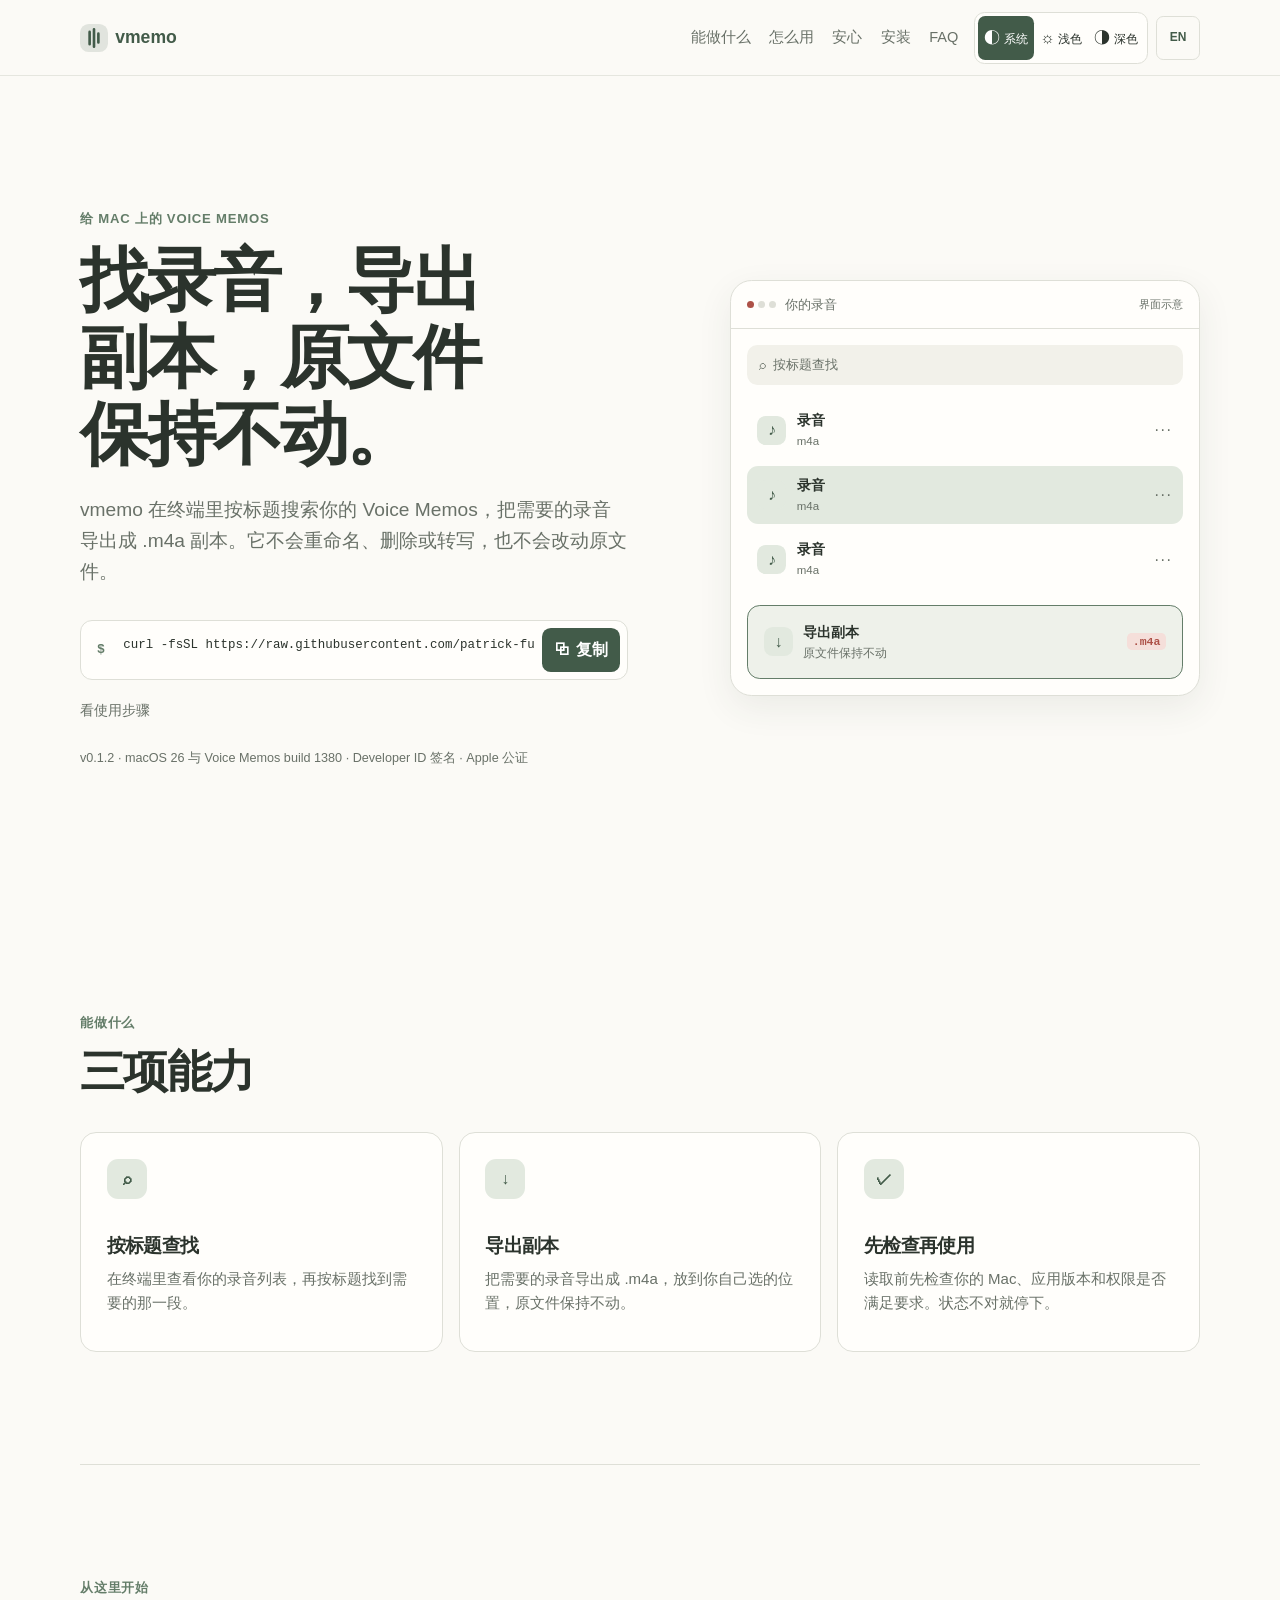
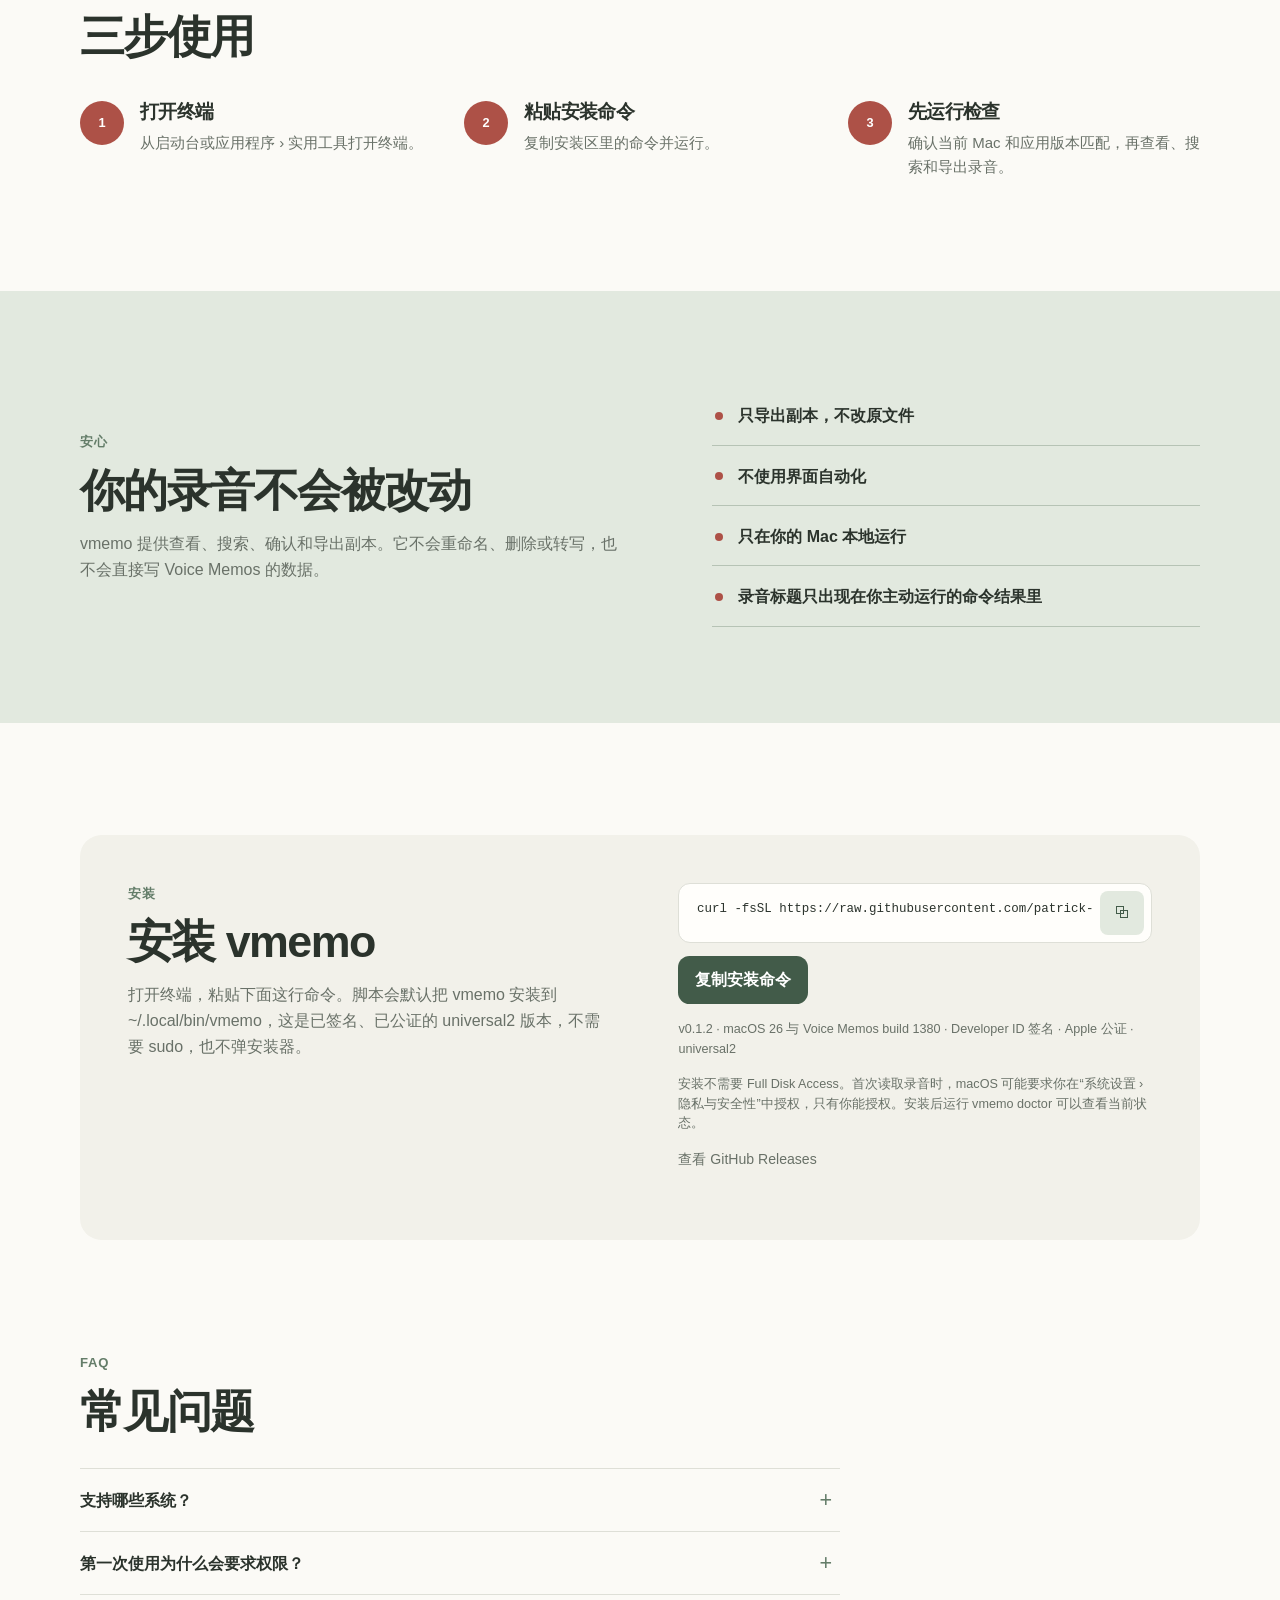
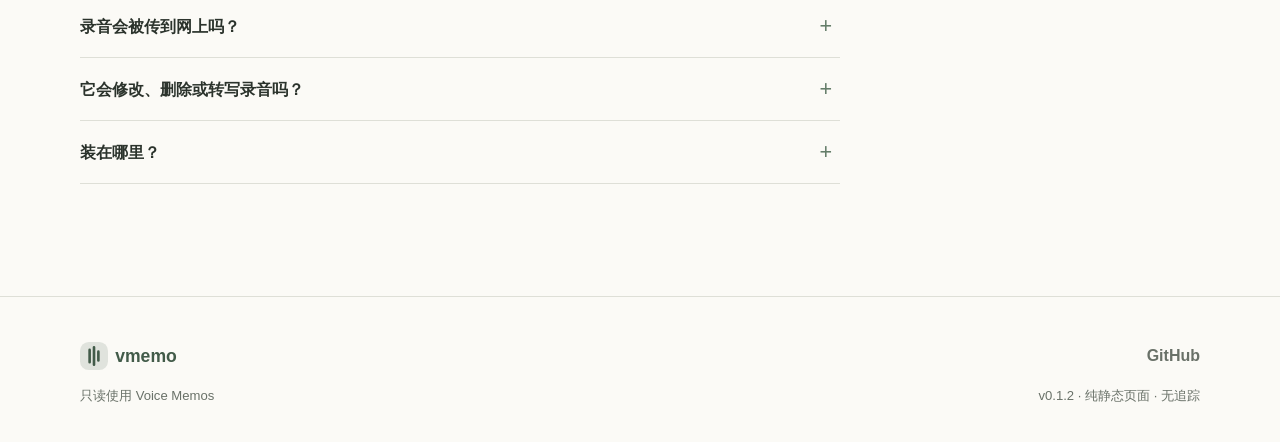
==== commit d33e8d5c: "Show the install command in the hero - Replace the copy-only hero action with a visible one-line cur" ====
--- a/site/index.html
+++ b/site/index.html
@@ -66,8 +66,22 @@
           <p class="lede"
             data-zh="vmemo 在终端里按标题搜索你的 Voice Memos，把需要的录音导出成 .m4a 副本。它不会重命名、删除或转写，也不会改动原文件。"
             data-en="vmemo searches your Voice Memos by title in Terminal and exports the recordings you choose as .m4a copies. It does not rename, delete, or transcribe, and it does not change the original files.">vmemo 在终端里按标题搜索你的 Voice Memos，把需要的录音导出成 .m4a 副本。它不会重命名、删除或转写，也不会改动原文件。</p>
-          <div
-            class="hero-actions"><button class="button button-primary copy-button" type="button" data-copy-target="install-command" data-copied-zh="已复制" data-copied-en="Copied" data-failed-zh="复制失败" data-failed-en="Copy failed" aria-label="复制安装命令" data-aria-zh="复制安装命令" data-aria-en="Copy install command"><span data-zh="复制安装命令" data-en="Copy install command">复制安装命令</span><span aria-hidden="true">↗</span></button><a class="button button-quiet" href="#how" data-zh="看使用步骤" data-en="See how it works">看使用步骤</a></div>
+          <div class="hero-install">
+            <div class="command-box hero-command-box">
+              <span class="command-prompt" aria-hidden="true">$</span>
+              <code
+                id="hero-install-command">curl -fsSL https://raw.githubusercontent.com/patrick-fu/voice-memos-cli/v0.1.2/install.sh | sh</code>
+              <button class="copy-button hero-copy-button" type="button"
+                data-copy-target="hero-install-command" data-copied-zh="已复制"
+                data-copied-en="Copied" data-failed-zh="复制失败"
+                data-failed-en="Copy failed" aria-label="复制安装命令"
+                data-aria-zh="复制安装命令"
+                data-aria-en="Copy install command"><span aria-hidden="true">⧉</span><span
+                  data-zh="复制" data-en="Copy">复制</span></button>
+            </div>
+            <a class="hero-step-link text-link" href="#how" data-zh="看使用步骤"
+              data-en="See how it works">看使用步骤</a>
+          </div>
           <p class="hero-note"
             data-zh="v0.1.2 · macOS 26 与 Voice Memos build 1380 · Developer ID 签名 · Apple 公证"
             data-en="v0.1.2 · macOS 26 with Voice Memos build 1380 · Developer ID signed · Apple notarized">v0.1.2 · macOS 26 与 Voice Memos build 1380 · Developer ID 签名 · Apple 公证</p>
--- a/site/styles.css
+++ b/site/styles.css
@@ -280,11 +280,51 @@
   margin-top: 1.35rem;
   font-size: clamp(1.05rem,1.6vw,1.2rem);
 }
-.hero-actions {
-  display: flex;
-  flex-wrap: wrap;
-  gap: .75rem;
+.hero-copy {
+  min-width: 0;
+}
+.hero-install {
   margin-top: 2rem;
+}
+.hero-command-box {
+  width: 100%;
+  max-width: 42rem;
+  min-width: 0;
+  padding: .35rem;
+}
+.hero-command-box code {
+  min-width: 0;
+  overflow-x: auto;
+  white-space: nowrap;
+}
+.command-prompt {
+  align-self: center;
+  padding-left: .55rem;
+  color: var(--sage);
+  font: 700 .82rem var(--mono);
+}
+.hero-copy-button {
+  display: inline-flex;
+  align-items: center;
+  justify-content: center;
+  gap: .35rem;
+  flex: none;
+  min-width: 78px;
+  min-height: 44px;
+  padding: 0 .75rem;
+  border: 0;
+  border-radius: .55rem;
+  color: var(--on-primary);
+  background: var(--sage-deep);
+  font-weight: 700;
+  cursor: pointer;
+}
+.hero-step-link {
+  display: inline-flex;
+  align-items: center;
+  min-height: 44px;
+  margin-top: .55rem;
+  font-size: .9rem;
 }
 .button {
   display: inline-flex;
@@ -710,6 +750,10 @@
     white-space: normal;
     overflow-wrap: anywhere;
   }
+  .hero-command-box code {
+    white-space: nowrap;
+    overflow-wrap: normal;
+  }
 }
 @media (max-width:680px) {
   .section-shell {
@@ -735,12 +779,12 @@
   .hero {
     padding-block: 3.6rem;
   }
-  .hero-actions {
-    display: grid;
-    grid-template-columns: 1fr;
-  }
   .button {
     width: 100%;
+  }
+  .hero-copy-button {
+    min-width: 72px;
+    padding-inline: .6rem;
   }
   .product-preview {
     margin-top: .2rem;
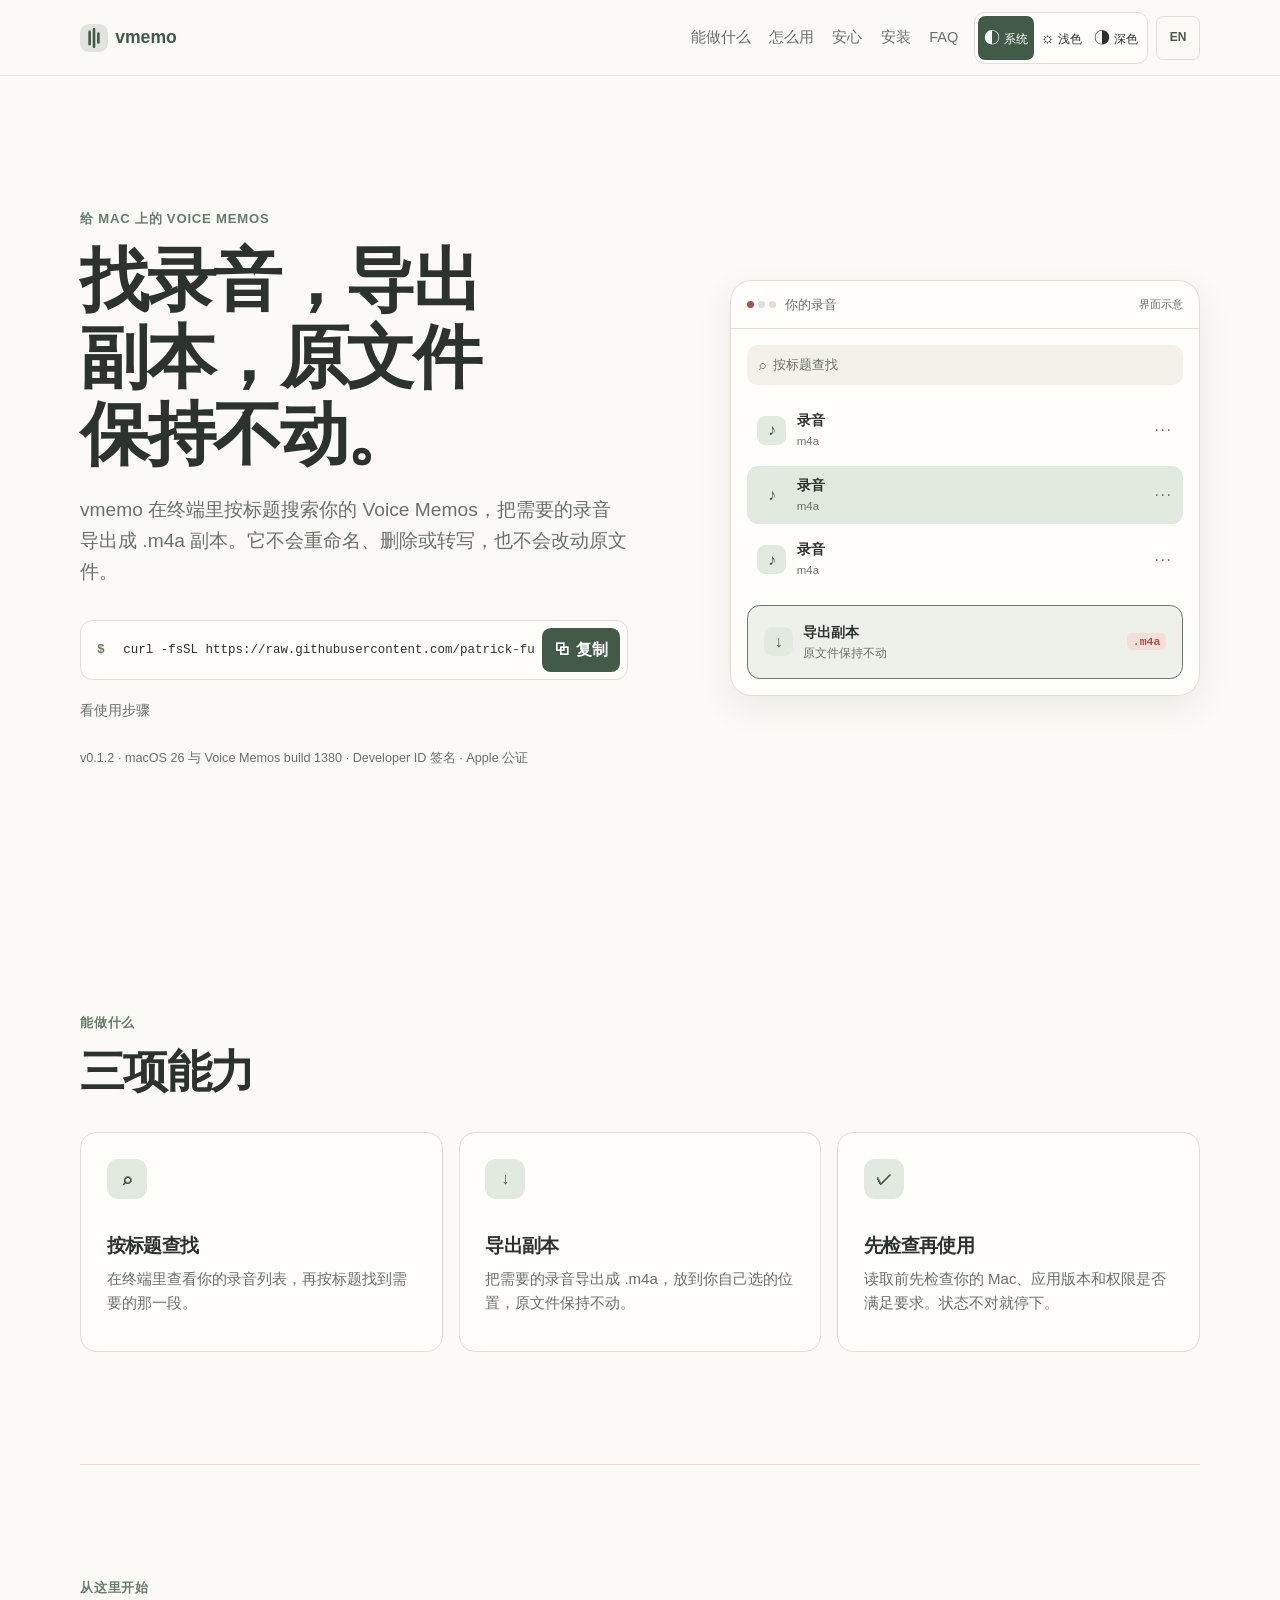
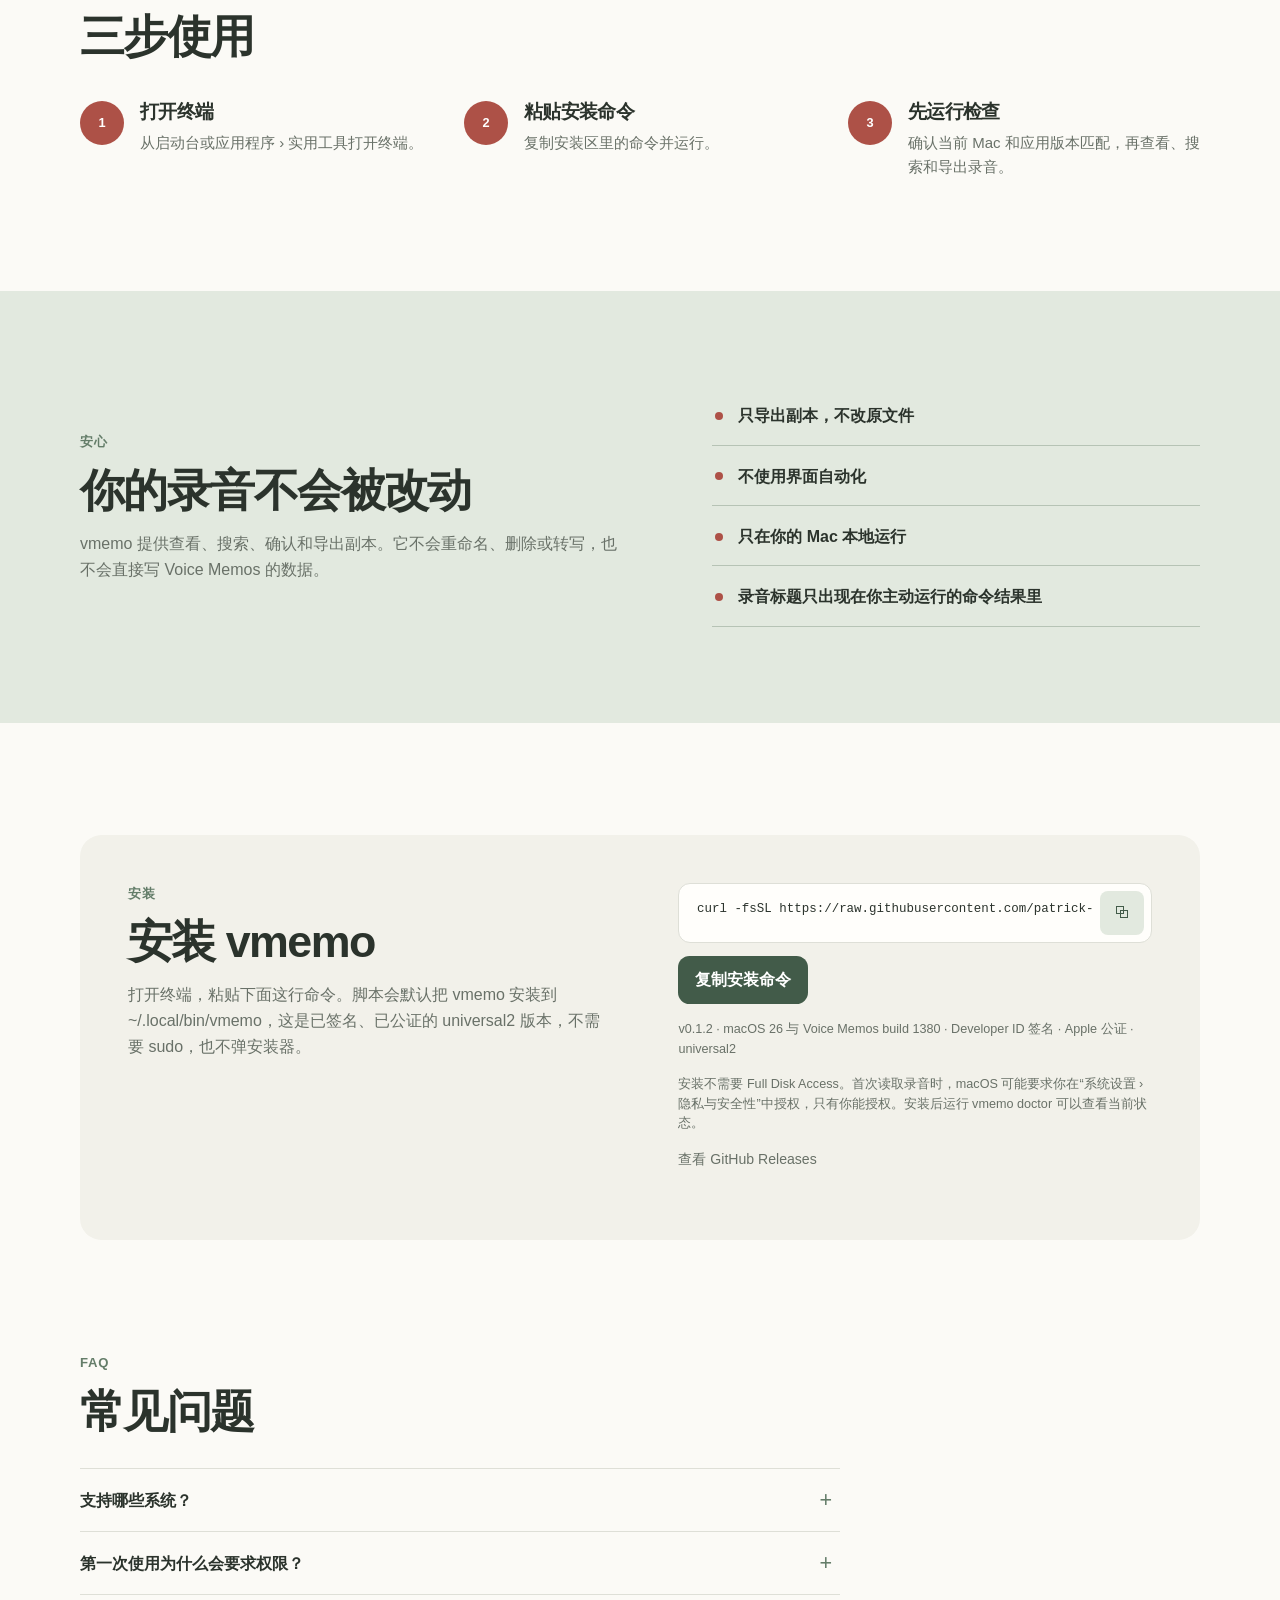
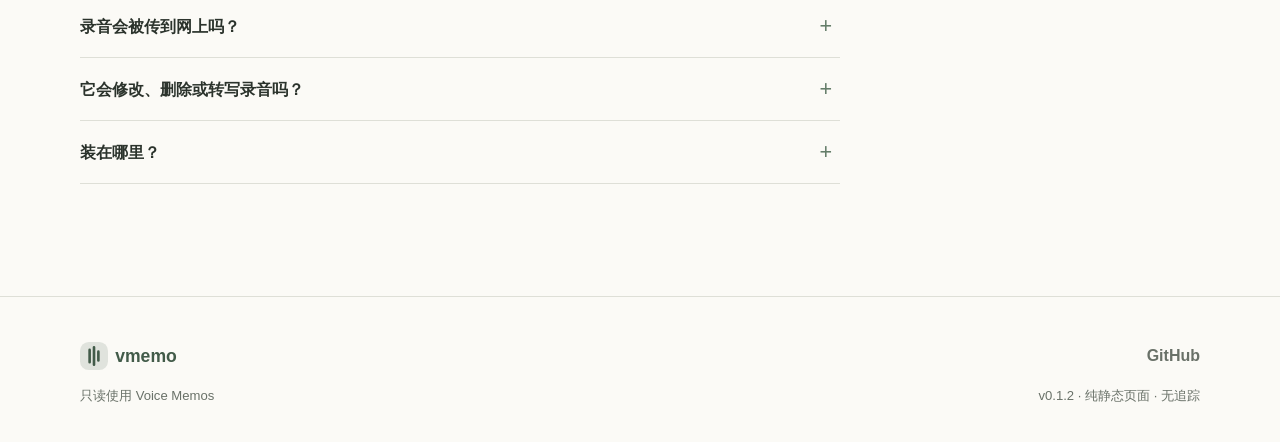
==== commit 28968f8b: "Center the install command text - Stop the code element from stretching beyond its intrinsic line he" ====
--- a/site/index.html
+++ b/site/index.html
@@ -42,7 +42,7 @@
       } catch (e) {}
     }();
     </script>
-    <link rel="stylesheet" href="styles.css">
+    <link rel="stylesheet" href="styles.css?v=47923897">
   </head>
   <body>
     <a class="skip-link" href="#content" data-zh="跳到主要内容"
--- a/site/styles.css
+++ b/site/styles.css
@@ -293,9 +293,14 @@
   padding: .35rem;
 }
 .hero-command-box code {
+  align-self: center;
   min-width: 0;
   overflow-x: auto;
+  scrollbar-width: none;
   white-space: nowrap;
+}
+.hero-command-box code::-webkit-scrollbar {
+  display: none;
 }
 .command-prompt {
   align-self: center;
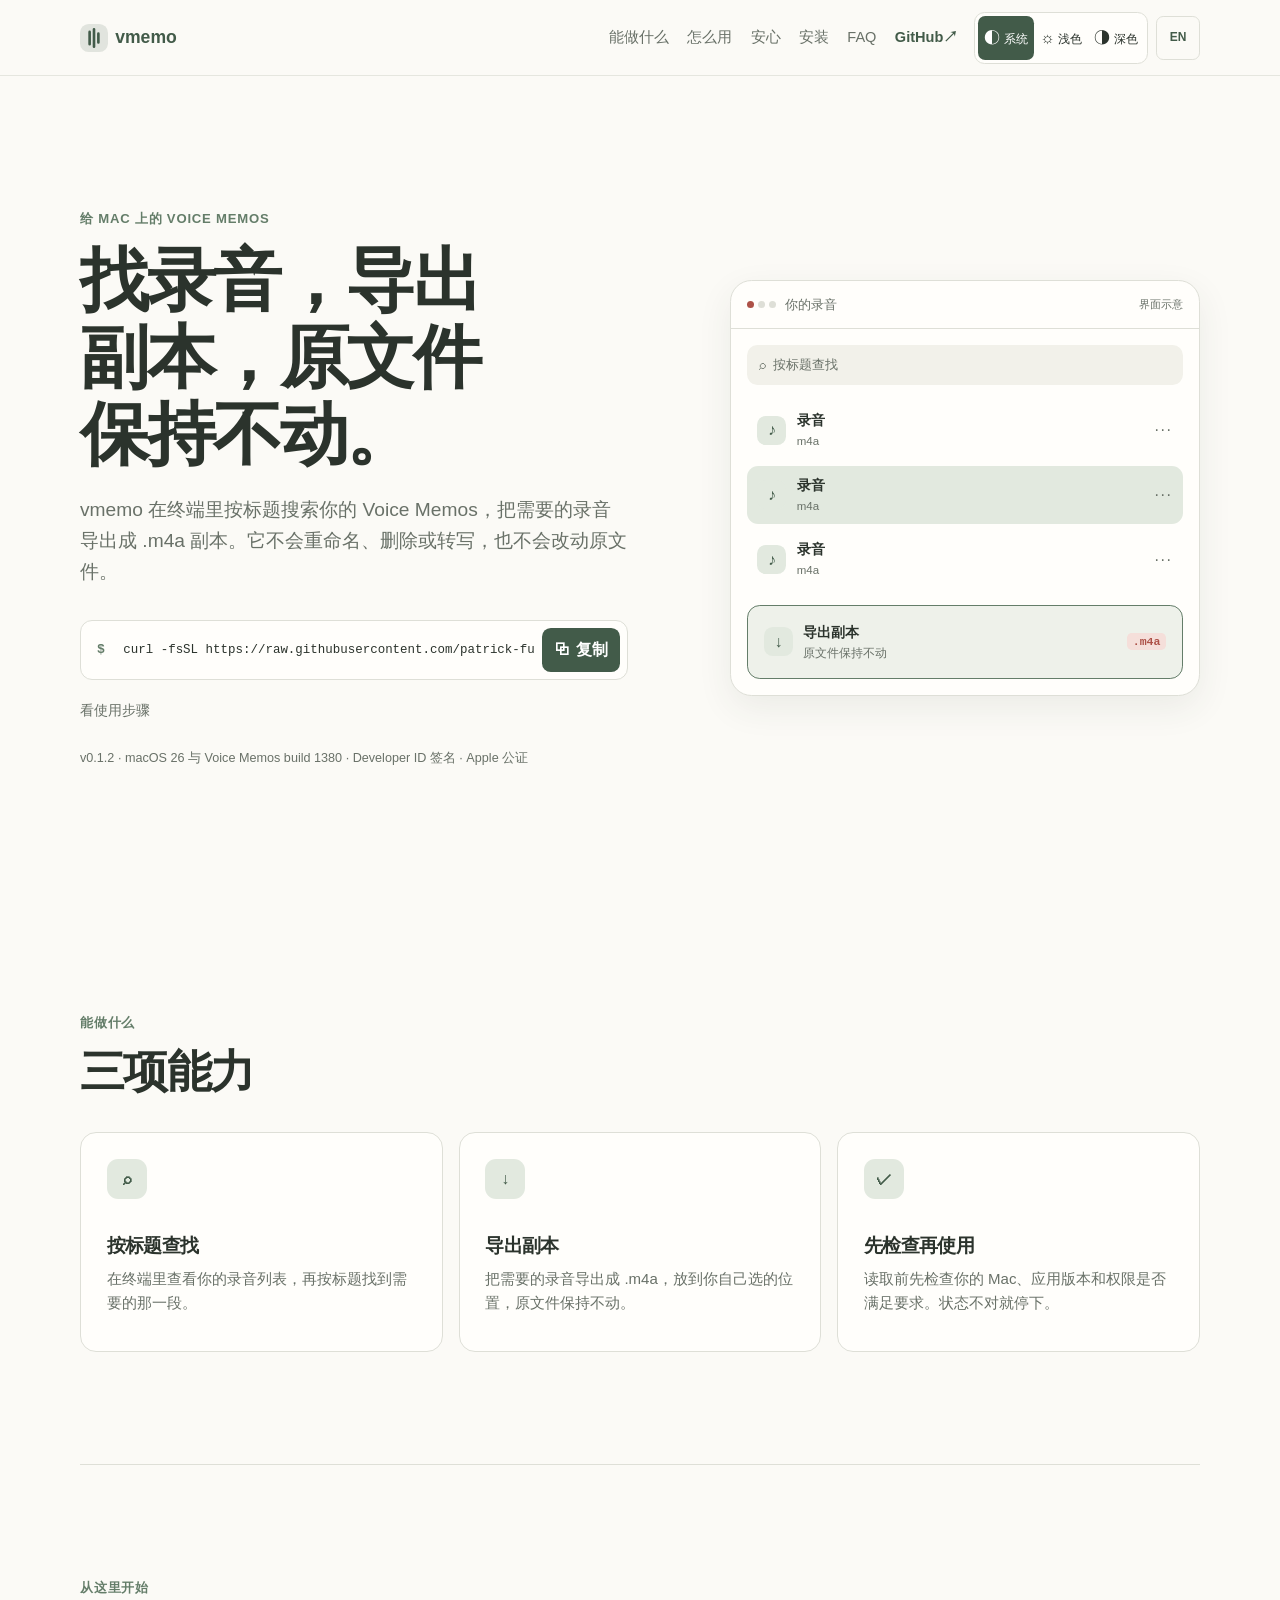
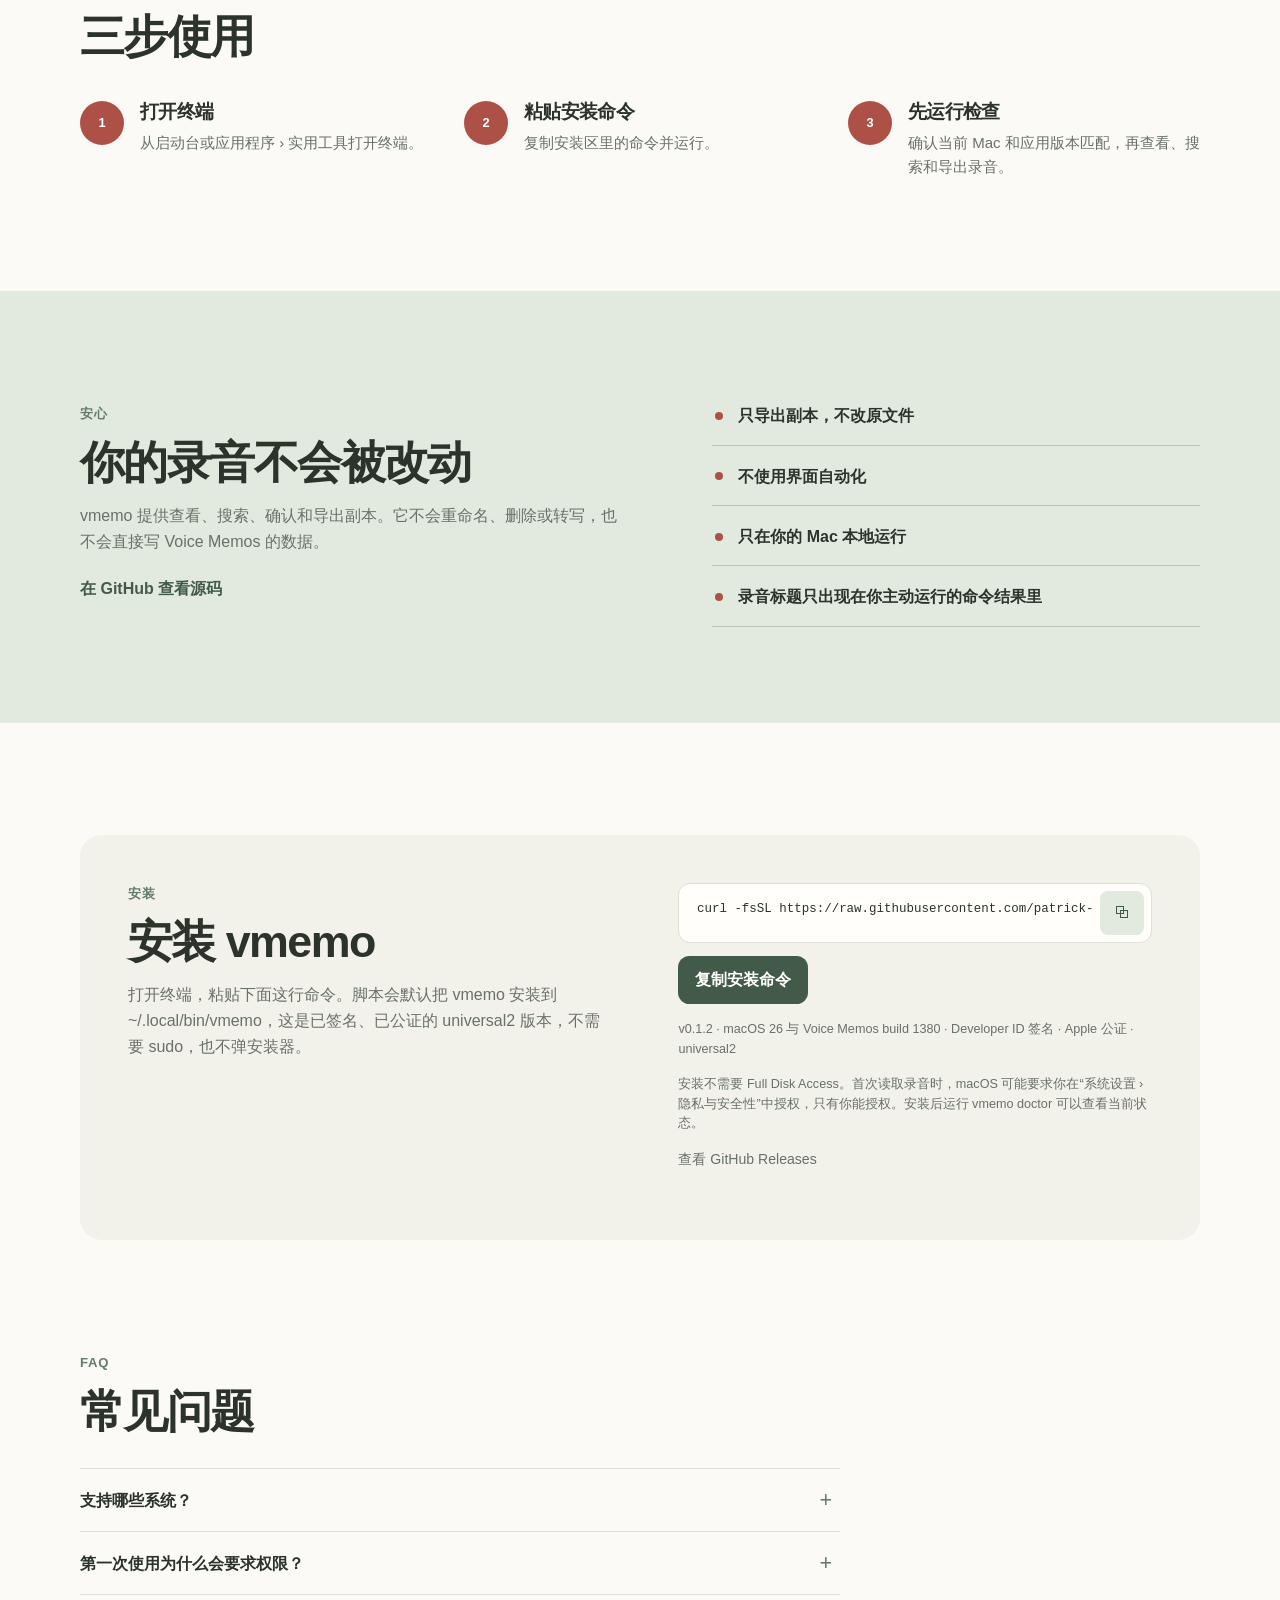
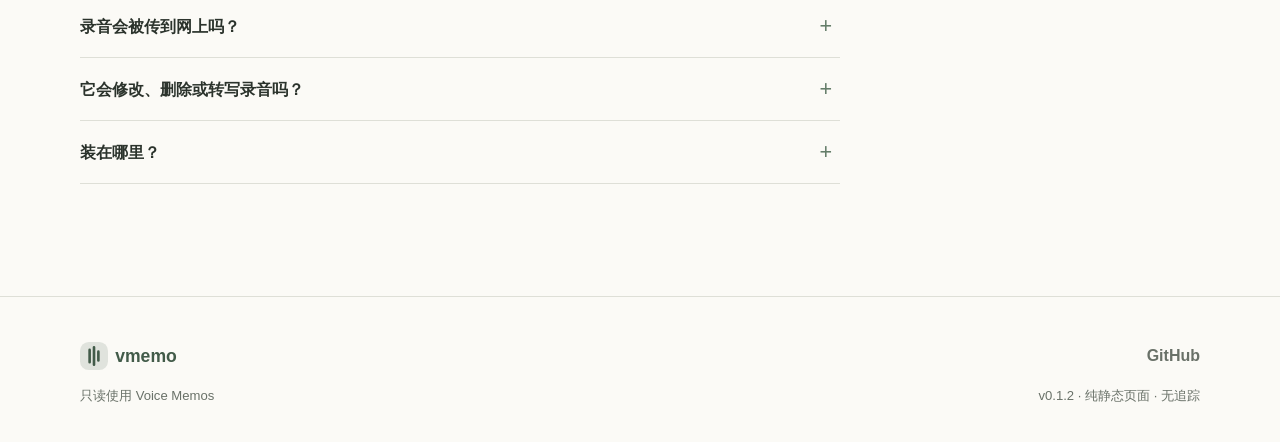
==== commit eef39cc2: "Add repository links to the product page - Add a GitHub repository link to the top navigation - Add " ====
--- a/site/index.html
+++ b/site/index.html
@@ -42,7 +42,7 @@
       } catch (e) {}
     }();
     </script>
-    <link rel="stylesheet" href="styles.css?v=47923897">
+    <link rel="stylesheet" href="styles.css?v=bf6899ac">
   </head>
   <body>
     <a class="skip-link" href="#content" data-zh="跳到主要内容"
@@ -52,7 +52,7 @@
         data-aria-zh="vmemo 主页"
         data-aria-en="vmemo home"><svg class="brand-mark" viewBox="0 0 32 32" aria-hidden="true"><rect width="32" height="32" rx="10" fill="currentColor" opacity=".14"/><path d="M11 9v14M16 6v20M21 11v10" fill="none" stroke="currentColor" stroke-width="3" stroke-linecap="round"/></svg><span>vmemo</span></a>
       <nav aria-label="主导航" data-aria-zh="主导航"
-        data-aria-en="Primary navigation"><a href="#what" data-zh="能做什么" data-en="What it does">能做什么</a><a href="#how" data-zh="怎么用" data-en="How it works">怎么用</a><a href="#reassurance" data-zh="安心" data-en="Reassurance">安心</a><a href="#install" data-zh="安装" data-en="Install">安装</a><a href="#faq">FAQ</a></nav>
+        data-aria-en="Primary navigation"><a href="#what" data-zh="能做什么" data-en="What it does">能做什么</a><a href="#how" data-zh="怎么用" data-en="How it works">怎么用</a><a href="#reassurance" data-zh="安心" data-en="Reassurance">安心</a><a href="#install" data-zh="安装" data-en="Install">安装</a><a href="#faq">FAQ</a><a class="nav-repo-link" href="https://github.com/patrick-fu/voice-memos-cli">GitHub <span aria-hidden="true">↗</span></a></nav>
       <div
         class="header-tools"><div class="theme-picker" aria-label="外观" data-aria-zh="外观" data-aria-en="Appearance"><button type="button" data-theme-choice="system" aria-label="跟随系统" data-aria-zh="跟随系统" data-aria-en="Use system setting" aria-pressed="true"><span aria-hidden="true">◐</span><span data-zh="系统" data-en="System">系统</span></button><button type="button" data-theme-choice="light" aria-label="浅色" data-aria-zh="浅色" data-aria-en="Light" aria-pressed="false"><span aria-hidden="true">☼</span><span data-zh="浅色" data-en="Light">浅色</span></button><button type="button" data-theme-choice="dark" aria-label="深色" data-aria-zh="深色" data-aria-en="Dark" aria-pressed="false"><span aria-hidden="true">◑</span><span data-zh="深色" data-en="Dark">深色</span></button></div><button class="language" type="button" aria-label="切换至英文" data-aria-zh="切换至英文" data-aria-en="Switch to Chinese">EN</button></div>
     </header>
@@ -146,6 +146,11 @@
             <p
               data-zh="vmemo 提供查看、搜索、确认和导出副本。它不会重命名、删除或转写，也不会直接写 Voice Memos 的数据。"
               data-en="vmemo inspects, searches, confirms, and exports copies. It does not rename, delete, or transcribe, and it does not write directly to Voice Memos data.">vmemo 提供查看、搜索、确认和导出副本。它不会重命名、删除或转写，也不会直接写 Voice Memos 的数据。</p>
+            <a class="reassurance-link text-link"
+              href="https://github.com/patrick-fu/voice-memos-cli"
+              data-zh="在 GitHub 查看源码"
+              data-en="View source on GitHub">在 GitHub 查看源码 <span
+                aria-hidden="true">↗</span></a>
           </div>
           <ul>
             <li data-zh="只导出副本，不改原文件"
--- a/site/styles.css
+++ b/site/styles.css
@@ -217,6 +217,10 @@
   text-decoration: underline;
   text-underline-offset: .24em;
 }
+.nav-repo-link {
+  color: var(--sage-deep);
+  font-weight: 700;
+}
 .header-tools {
   display: flex;
   align-items: center;
@@ -563,6 +567,15 @@
 }
 .reassurance h2 {
   margin-bottom: 1rem;
+}
+.reassurance-link {
+  display: inline-flex;
+  align-items: center;
+  gap: .35rem;
+  min-height: 44px;
+  margin-top: .75rem;
+  color: var(--sage-deep);
+  font-weight: 700;
 }
 .reassurance ul {
   display: grid;
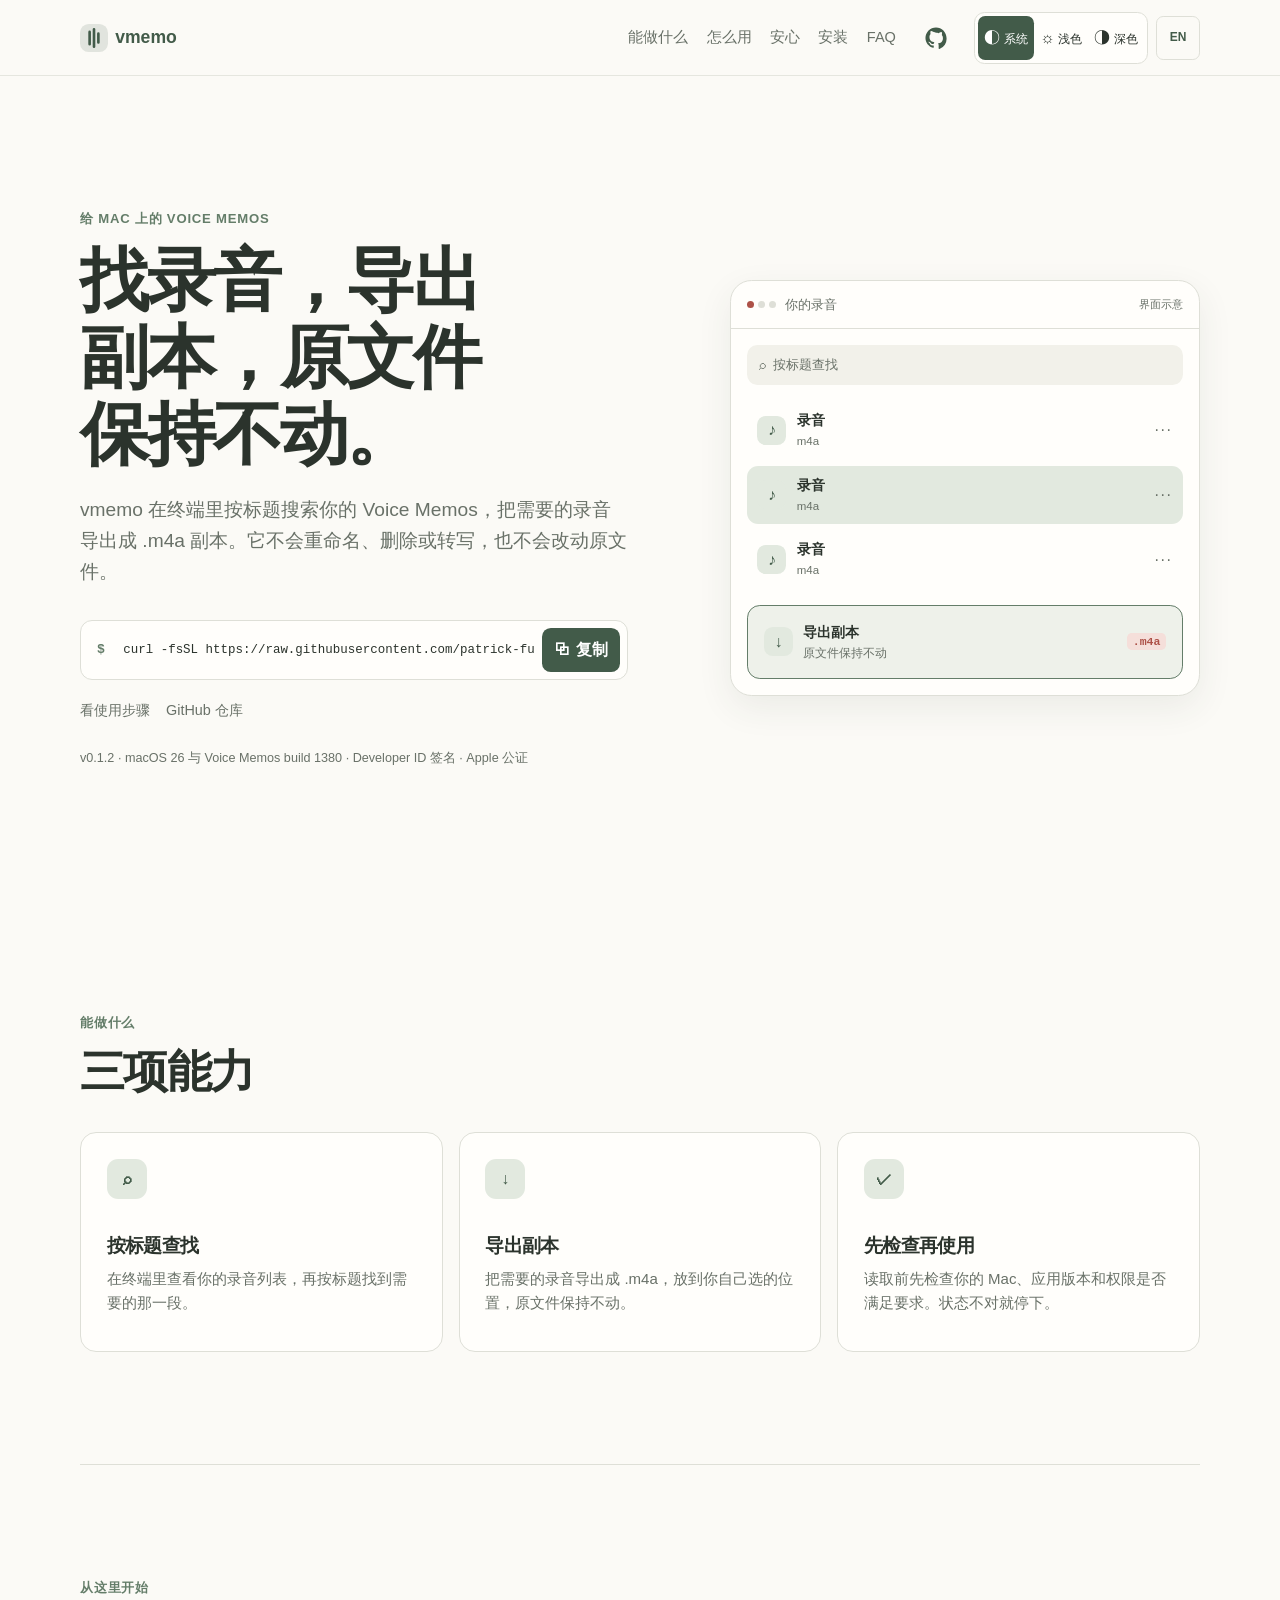
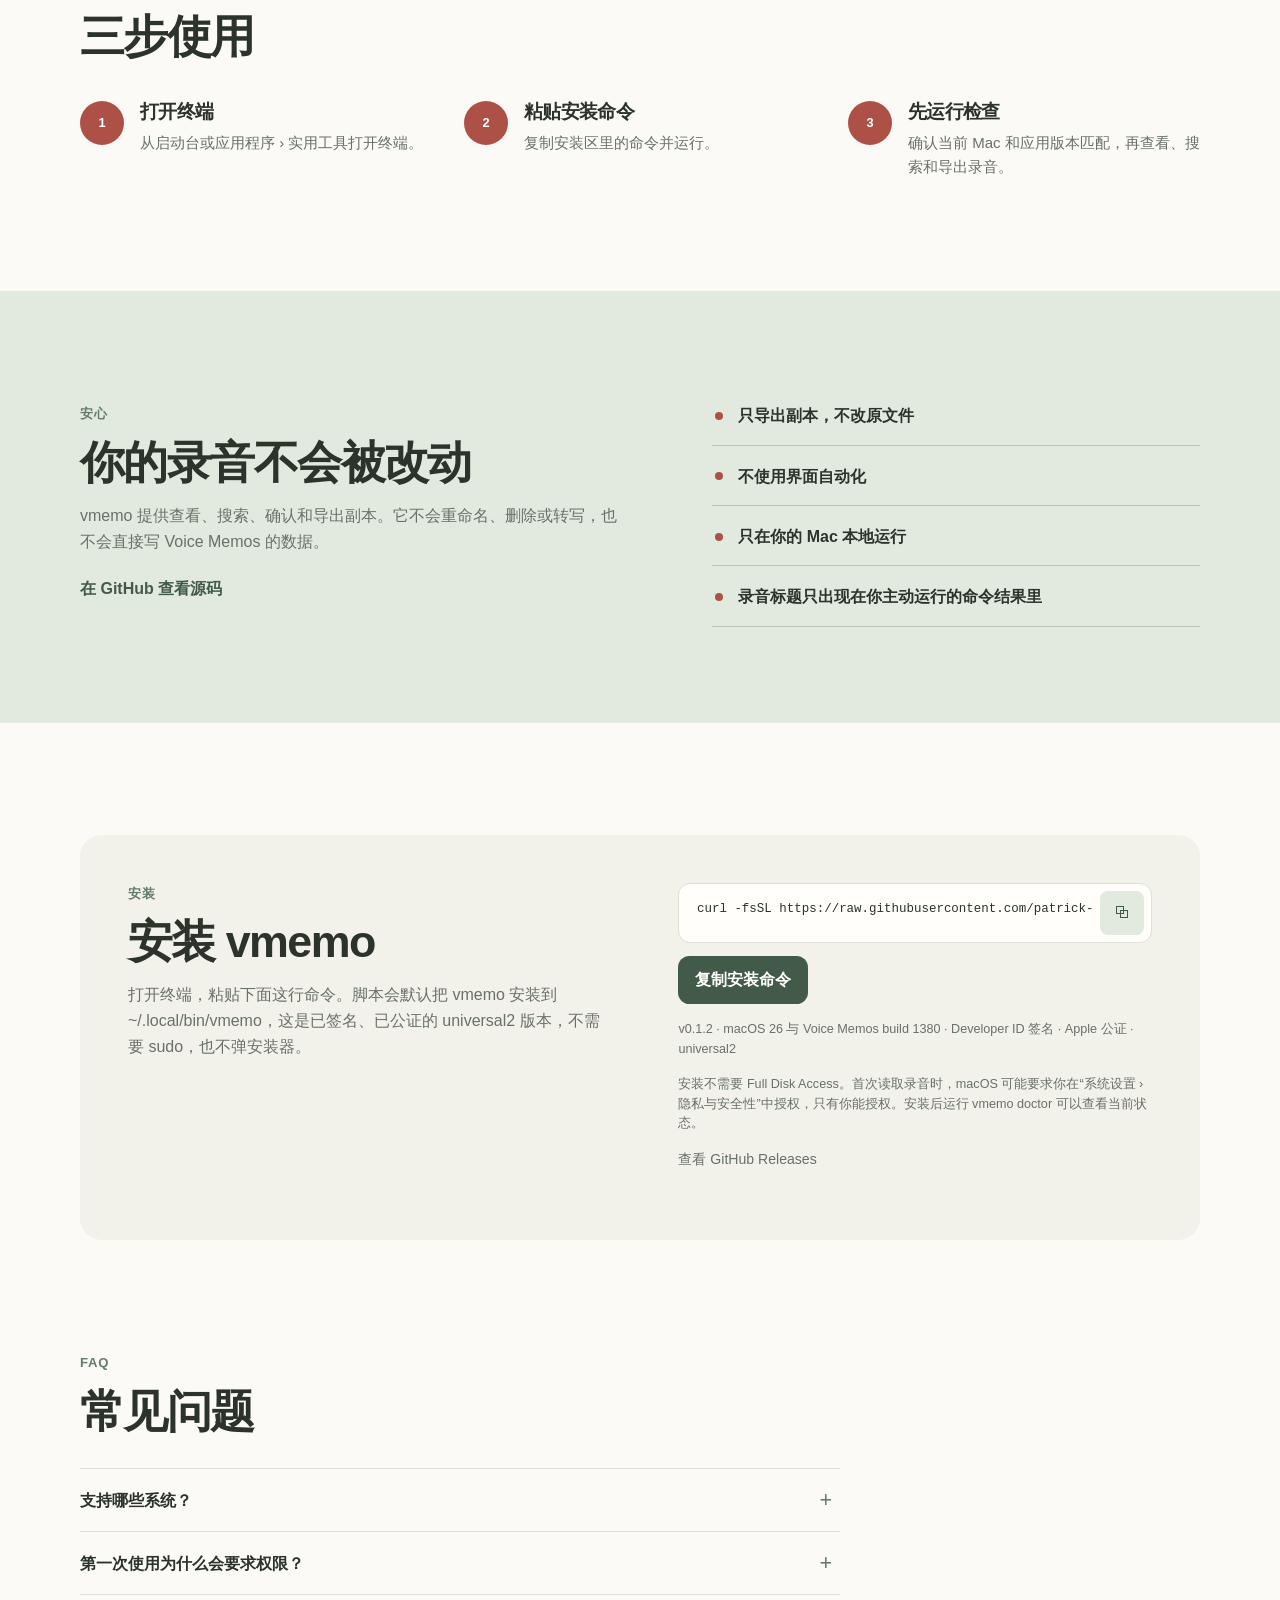
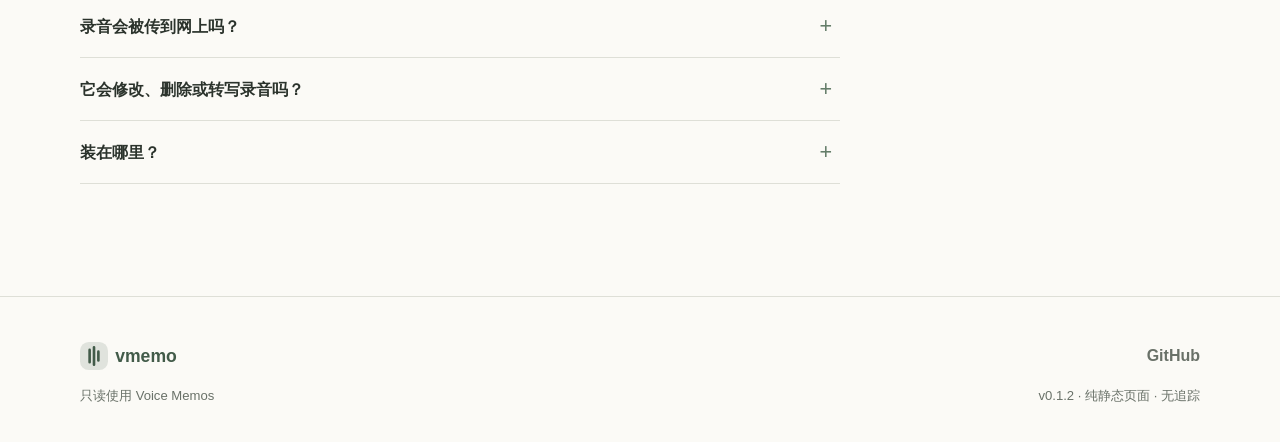
==== commit 957808b7: "Add a hero repository link and GitHub mark - Add a bilingual GitHub repository link to the first vie" ====
--- a/site/index.html
+++ b/site/index.html
@@ -42,7 +42,7 @@
       } catch (e) {}
     }();
     </script>
-    <link rel="stylesheet" href="styles.css?v=bf6899ac">
+    <link rel="stylesheet" href="styles.css?v=02e95e6e">
   </head>
   <body>
     <a class="skip-link" href="#content" data-zh="跳到主要内容"
@@ -52,7 +52,7 @@
         data-aria-zh="vmemo 主页"
         data-aria-en="vmemo home"><svg class="brand-mark" viewBox="0 0 32 32" aria-hidden="true"><rect width="32" height="32" rx="10" fill="currentColor" opacity=".14"/><path d="M11 9v14M16 6v20M21 11v10" fill="none" stroke="currentColor" stroke-width="3" stroke-linecap="round"/></svg><span>vmemo</span></a>
       <nav aria-label="主导航" data-aria-zh="主导航"
-        data-aria-en="Primary navigation"><a href="#what" data-zh="能做什么" data-en="What it does">能做什么</a><a href="#how" data-zh="怎么用" data-en="How it works">怎么用</a><a href="#reassurance" data-zh="安心" data-en="Reassurance">安心</a><a href="#install" data-zh="安装" data-en="Install">安装</a><a href="#faq">FAQ</a><a class="nav-repo-link" href="https://github.com/patrick-fu/voice-memos-cli">GitHub <span aria-hidden="true">↗</span></a></nav>
+        data-aria-en="Primary navigation"><a href="#what" data-zh="能做什么" data-en="What it does">能做什么</a><a href="#how" data-zh="怎么用" data-en="How it works">怎么用</a><a href="#reassurance" data-zh="安心" data-en="Reassurance">安心</a><a href="#install" data-zh="安装" data-en="Install">安装</a><a href="#faq">FAQ</a><a class="nav-repo-link" href="https://github.com/patrick-fu/voice-memos-cli" aria-label="GitHub 仓库" data-aria-zh="GitHub 仓库" data-aria-en="GitHub repository"><svg class="github-mark" viewBox="0 0 24 24" aria-hidden="true" focusable="false"><path fill="currentColor" d="M12 .5C5.73.5.5 5.73.5 12c0 5.01 3.44 9.26 8.21 10.77.6.11.82-.26.82-.58v-2.03c-3.34.73-4.04-1.61-4.04-1.61-.55-1.39-1.34-1.76-1.34-1.76-1.09-.75.08-.73.08-.73 1.21.08 1.84 1.24 1.84 1.24 1.07 1.84 2.81 1.31 3.5 1 .11-.78.42-1.31.76-1.61-2.67-.3-5.47-1.33-5.47-5.93 0-1.31.47-2.38 1.24-3.22-.12-.3-.54-1.52.12-3.18 0 0 1.01-.32 3.3 1.23A11.5 11.5 0 0 1 12 6.32c.98 0 1.97.13 2.9.39 2.29-1.55 3.3-1.23 3.3-1.23.66 1.66.24 2.88.12 3.18.77.84 1.24 1.91 1.24 3.22 0 4.61-2.81 5.62-5.48 5.92.43.37.82 1.1.82 2.22v3.3c0 .32.22.69.83.57A11.5 11.5 0 0 0 23.5 12C23.5 5.73 18.27.5 12 .5Z"/></svg></a></nav>
       <div
         class="header-tools"><div class="theme-picker" aria-label="外观" data-aria-zh="外观" data-aria-en="Appearance"><button type="button" data-theme-choice="system" aria-label="跟随系统" data-aria-zh="跟随系统" data-aria-en="Use system setting" aria-pressed="true"><span aria-hidden="true">◐</span><span data-zh="系统" data-en="System">系统</span></button><button type="button" data-theme-choice="light" aria-label="浅色" data-aria-zh="浅色" data-aria-en="Light" aria-pressed="false"><span aria-hidden="true">☼</span><span data-zh="浅色" data-en="Light">浅色</span></button><button type="button" data-theme-choice="dark" aria-label="深色" data-aria-zh="深色" data-aria-en="Dark" aria-pressed="false"><span aria-hidden="true">◑</span><span data-zh="深色" data-en="Dark">深色</span></button></div><button class="language" type="button" aria-label="切换至英文" data-aria-zh="切换至英文" data-aria-en="Switch to Chinese">EN</button></div>
     </header>
@@ -79,8 +79,16 @@
                 data-aria-en="Copy install command"><span aria-hidden="true">⧉</span><span
                   data-zh="复制" data-en="Copy">复制</span></button>
             </div>
-            <a class="hero-step-link text-link" href="#how" data-zh="看使用步骤"
-              data-en="See how it works">看使用步骤</a>
+            <div class="hero-links">
+              <a class="hero-step-link text-link" href="#how"
+                data-zh="看使用步骤"
+                data-en="See how it works">看使用步骤</a>
+              <a class="hero-step-link text-link"
+                href="https://github.com/patrick-fu/voice-memos-cli"
+                data-zh="GitHub 仓库"
+                data-en="GitHub repository">GitHub 仓库 <span
+                  aria-hidden="true">↗</span></a>
+            </div>
           </div>
           <p class="hero-note"
             data-zh="v0.1.2 · macOS 26 与 Voice Memos build 1380 · Developer ID 签名 · Apple 公证"
--- a/site/styles.css
+++ b/site/styles.css
@@ -218,8 +218,19 @@
   text-underline-offset: .24em;
 }
 .nav-repo-link {
+  justify-content: center;
+  width: 44px;
+  height: 44px;
+  border-radius: .65rem;
   color: var(--sage-deep);
-  font-weight: 700;
+}
+.nav-repo-link:hover {
+  background: var(--sage-soft);
+  text-decoration: none;
+}
+.github-mark {
+  width: 22px;
+  height: 22px;
 }
 .header-tools {
   display: flex;
@@ -328,11 +339,17 @@
   font-weight: 700;
   cursor: pointer;
 }
+.hero-links {
+  display: flex;
+  flex-wrap: wrap;
+  gap: 1rem;
+  margin-top: .55rem;
+}
 .hero-step-link {
   display: inline-flex;
   align-items: center;
-  min-height: 44px;
-  margin-top: .55rem;
+  gap: .3rem;
+  min-height: 44px;
   font-size: .9rem;
 }
 .button {
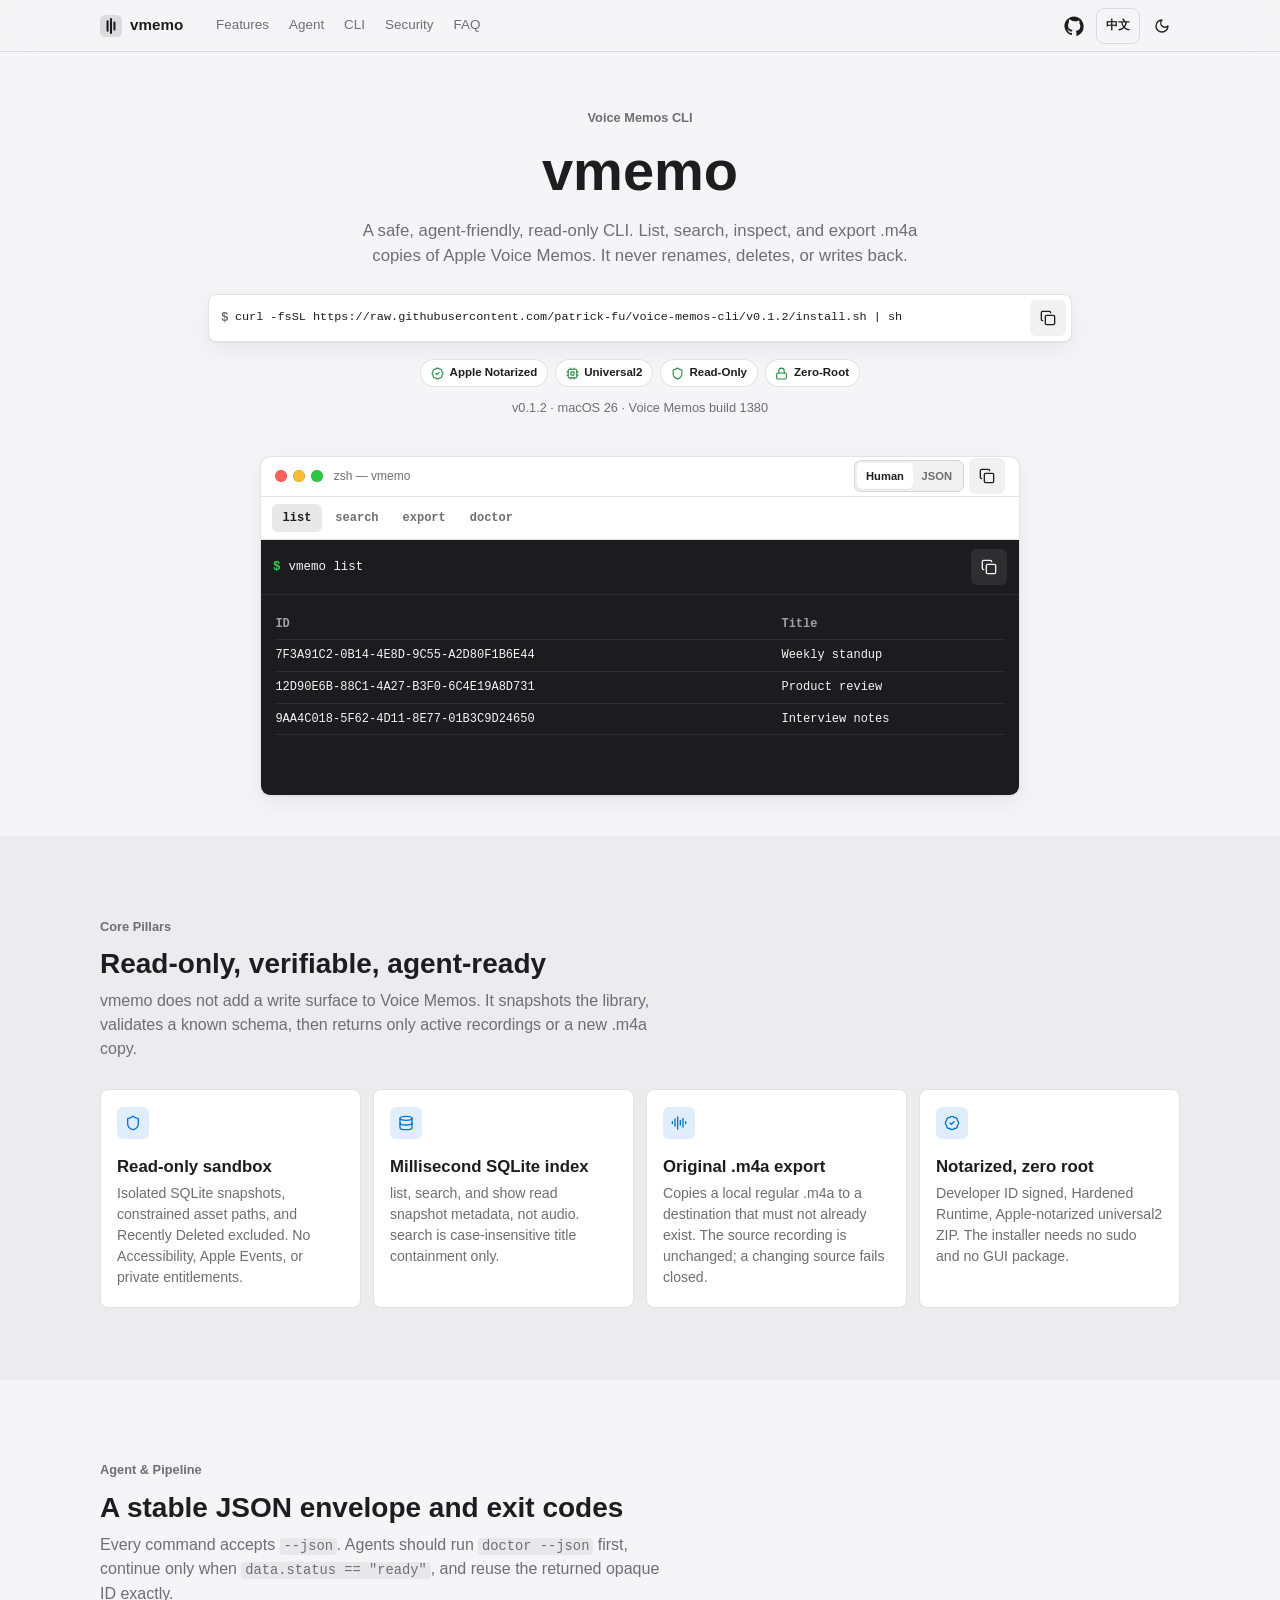
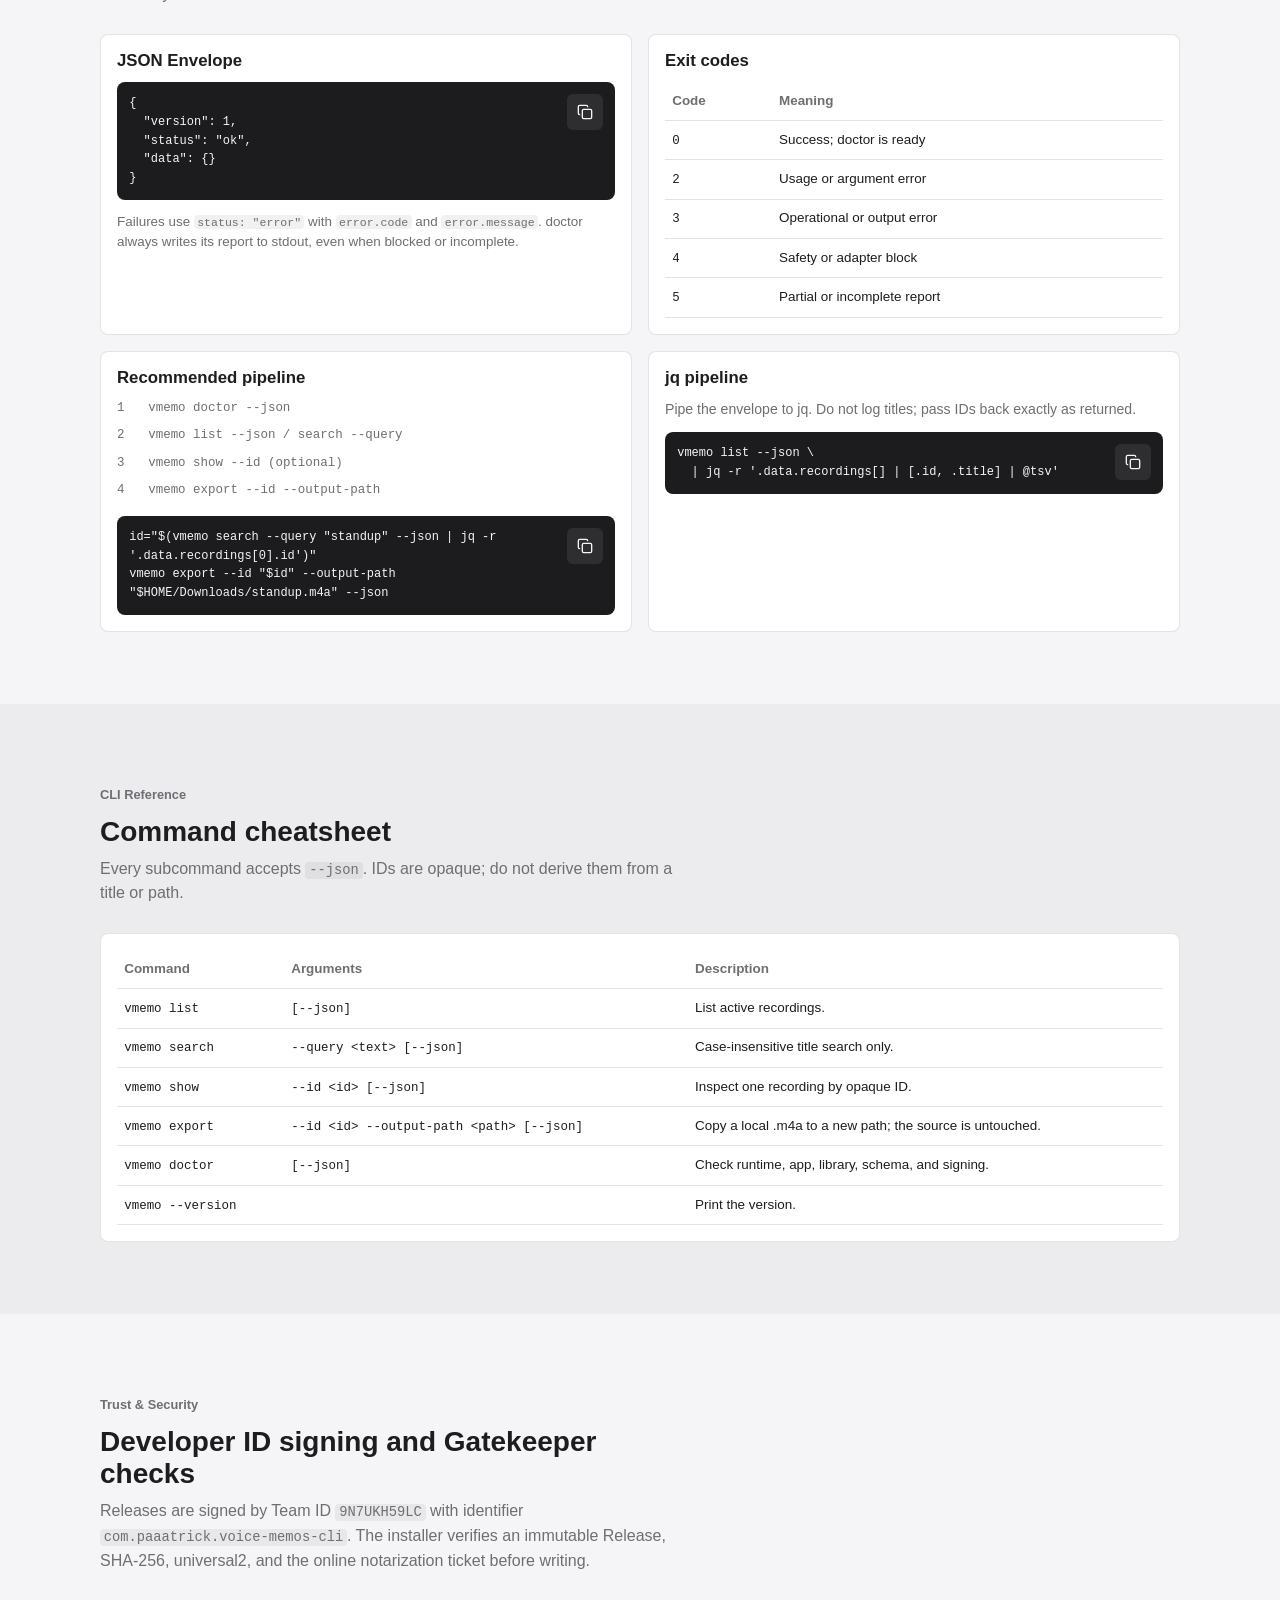
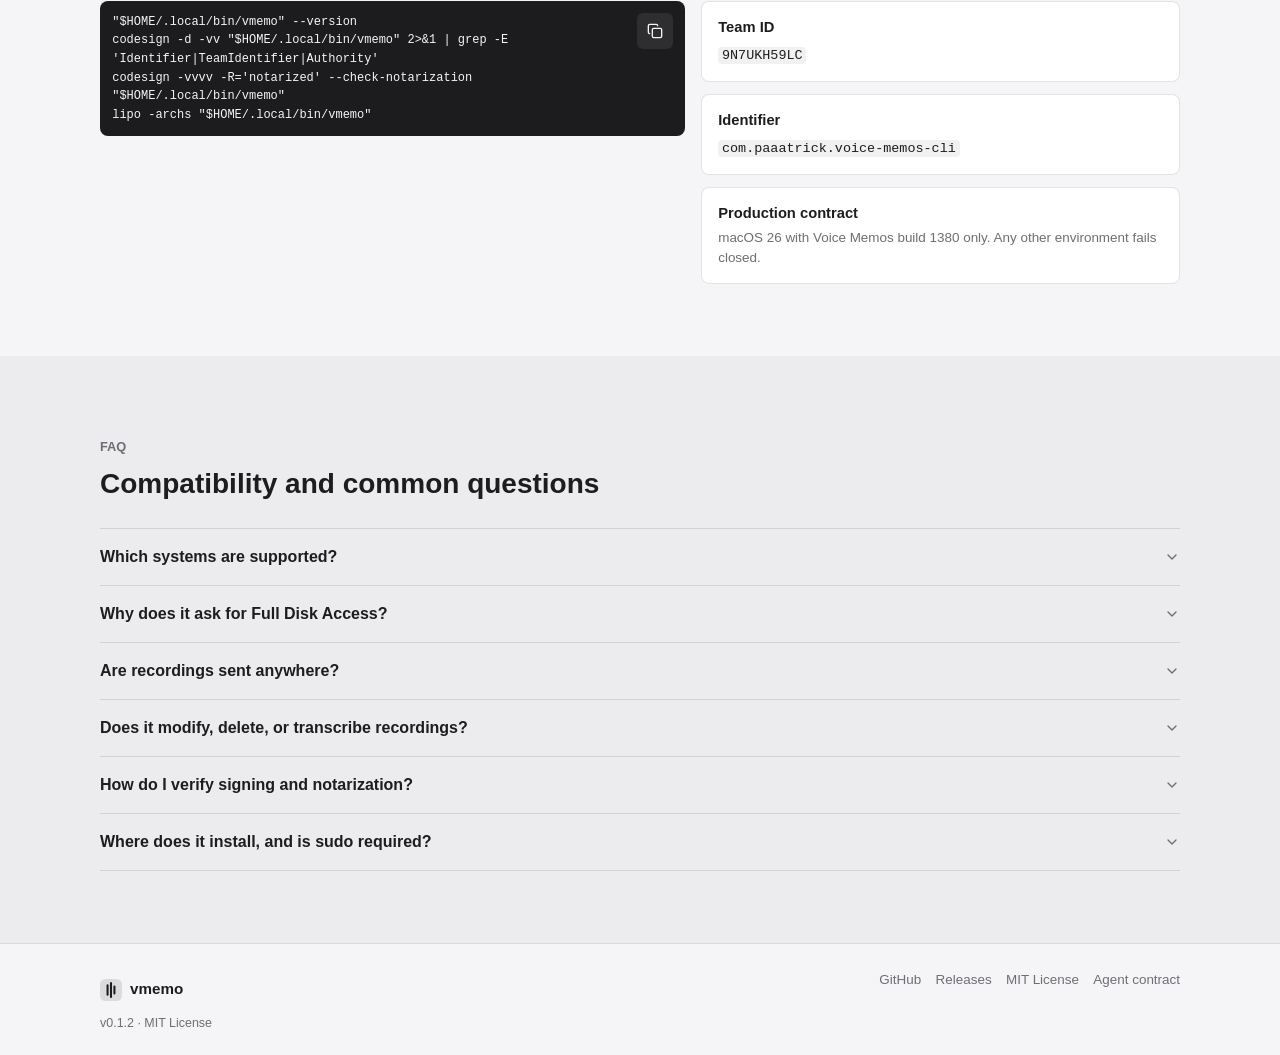
==== commit 9c58fdeb: "Redesign the product website with an Apple-native aesthetic - Rebuild the static product page with S" ====
--- a/site/index.html
+++ b/site/index.html
@@ -1,244 +1,513 @@
 <!doctype html>
-<html lang="zh-CN" data-theme="system">
+<html lang="zh-CN" data-theme="light" data-lang="zh">
   <head>
     <meta charset="utf-8">
     <meta name="viewport" content="width=device-width, initial-scale=1">
-    <meta name="description"
-      content="vmemo 在终端里按标题搜索 Voice Memos，并导出 .m4a 副本。原文件保持不动。">
-    <meta name="theme-color" content="#fbfaf6">
+    <meta name="description" content="安全只读的 macOS CLI：列出、搜索、检查并导出 Apple Voice Memos 的 .m4a 副本。Apple 公证，universal2，免 Root。">
+    <meta name="theme-color" content="#f5f5f7">
     <meta name="color-scheme" content="light dark">
     <meta property="og:type" content="website">
-    <meta property="og:title" content="vmemo · 找录音，导出副本">
-    <meta property="og:description"
-      content="vmemo 在终端里按标题搜索 Voice Memos，并导出 .m4a 副本。原文件保持不动。">
-    <meta property="og:url"
-      content="https://patrick-fu.github.io/voice-memos-cli/">
-    <meta property="og:image"
-      content="https://patrick-fu.github.io/voice-memos-cli/og.png">
+    <meta property="og:title" content="vmemo · 面向 agent 的 Voice Memos CLI">
+    <meta property="og:description" content="安全只读的 macOS CLI：列出、搜索、检查并导出 Apple Voice Memos 的 .m4a 副本。Apple 公证，universal2，免 Root。">
+    <meta property="og:url" content="https://patrick-fu.github.io/voice-memos-cli/">
+    <meta property="og:image" content="https://patrick-fu.github.io/voice-memos-cli/og.png">
     <meta property="og:image:width" content="1200">
     <meta property="og:image:height" content="630">
-    <meta property="og:image:alt"
-      content="vmemo：找录音，导出副本，原文件保持不动">
+    <meta property="og:image:alt" content="vmemo">
     <meta name="twitter:card" content="summary_large_image">
-    <meta name="twitter:title" content="vmemo · 找录音，导出副本">
-    <meta name="twitter:description"
-      content="vmemo 在终端里按标题搜索 Voice Memos，并导出 .m4a 副本。原文件保持不动。">
-    <meta name="twitter:image"
-      content="https://patrick-fu.github.io/voice-memos-cli/og.png">
-    <meta name="twitter:image:alt"
-      content="vmemo：找录音，导出副本，原文件保持不动">
+    <meta name="twitter:title" content="vmemo · 面向 agent 的 Voice Memos CLI">
+    <meta name="twitter:description" content="安全只读的 macOS CLI：列出、搜索、检查并导出 Apple Voice Memos 的 .m4a 副本。Apple 公证，universal2，免 Root。">
+    <meta name="twitter:image" content="https://patrick-fu.github.io/voice-memos-cli/og.png">
     <link rel="canonical" href="https://patrick-fu.github.io/voice-memos-cli/">
-    <title>vmemo · 找录音，导出副本</title>
+    <title>vmemo · 面向 agent 的 Voice Memos CLI</title>
     <link rel="icon" href="favicon.svg" type="image/svg+xml">
     <script>
     !function () {
-      var root = document.documentElement;
-      root.classList.add("js");
-      try {
-        var t = localStorage.getItem("vmemo-theme");
-        if (t === "light" || t === "dark" || t === "system") {
-          root.dataset.theme = t;
-        }
-      } catch (e) {}
+      var root = document.documentElement, theme, lang;
+      try { theme = localStorage.getItem("vmemo-theme"); } catch (e) {}
+      try { lang = localStorage.getItem("vmemo-lang"); } catch (e) {}
+      if (theme !== "light" && theme !== "dark") {
+        theme = matchMedia("(prefers-color-scheme: dark)").matches ? "dark" : "light";
+      }
+      if (lang !== "en" && lang !== "zh") {
+        lang = String(navigator.language || "").toLowerCase().indexOf("zh") === 0 ? "zh" : "en";
+      }
+      root.dataset.theme = theme;
+      root.dataset.lang = lang;
+      root.lang = lang === "zh" ? "zh-CN" : "en";
     }();
     </script>
-    <link rel="stylesheet" href="styles.css?v=02e95e6e">
+    <link rel="stylesheet" href="styles.css?v=20260903d">
   </head>
   <body>
-    <a class="skip-link" href="#content" data-zh="跳到主要内容"
-      data-en="Skip to content">跳到主要内容</a>
+    <svg xmlns="http://www.w3.org/2000/svg" class="visually-hidden" aria-hidden="true">
+      <symbol id="i-copy" viewBox="0 0 24 24" fill="none" stroke="currentColor" stroke-width="2" stroke-linecap="round" stroke-linejoin="round">
+        <rect width="14" height="14" x="8" y="8" rx="2" ry="2"></rect>
+        <path d="M4 16c-1.1 0-2-.9-2-2V4c0-1.1.9-2 2-2h10c1.1 0 2 .9 2 2"></path>
+      </symbol>
+      <symbol id="i-check" viewBox="0 0 24 24" fill="none" stroke="currentColor" stroke-width="2" stroke-linecap="round" stroke-linejoin="round">
+        <path d="M20 6 9 17l-5-5"></path>
+      </symbol>
+      <symbol id="i-sun" viewBox="0 0 24 24" fill="none" stroke="currentColor" stroke-width="2" stroke-linecap="round" stroke-linejoin="round">
+        <circle cx="12" cy="12" r="4"></circle>
+        <path d="M12 2v2M12 20v2M4.93 4.93l1.41 1.41M17.66 17.66l1.41 1.41M2 12h2M20 12h2M6.34 17.66l-1.41 1.41M19.07 4.93l-1.41 1.41"></path>
+      </symbol>
+      <symbol id="i-moon" viewBox="0 0 24 24" fill="none" stroke="currentColor" stroke-width="2" stroke-linecap="round" stroke-linejoin="round">
+        <path d="M12 3a6 6 0 0 0 9 9 9 9 0 1 1-9-9Z"></path>
+      </symbol>
+      <symbol id="i-github" viewBox="0 0 24 24" fill="currentColor">
+        <path d="M12 .5C5.73.5.5 5.73.5 12c0 5.01 3.44 9.26 8.21 10.77.6.11.82-.26.82-.58v-2.03c-3.34.73-4.04-1.61-4.04-1.61-.55-1.39-1.34-1.76-1.34-1.76-1.09-.75.08-.73.08-.73 1.21.08 1.84 1.24 1.84 1.24 1.07 1.84 2.81 1.31 3.5 1 .11-.78.42-1.31.76-1.61-2.67-.3-5.47-1.33-5.47-5.93 0-1.31.47-2.38 1.24-3.22-.12-.3-.54-1.52.12-3.18 0 0 1.01-.32 3.3 1.23A11.5 11.5 0 0 1 12 6.32c.98 0 1.97.13 2.9.39 2.29-1.55 3.3-1.23 3.3-1.23.66 1.66.24 2.88.12 3.18.77.84 1.24 1.91 1.24 3.22 0 4.61-2.81 5.62-5.48 5.92.43.37.82 1.1.82 2.22v3.3c0 .32.22.69.83.57A11.5 11.5 0 0 0 23.5 12C23.5 5.73 18.27.5 12 .5Z"></path>
+      </symbol>
+      <symbol id="i-shield" viewBox="0 0 24 24" fill="none" stroke="currentColor" stroke-width="2" stroke-linecap="round" stroke-linejoin="round">
+        <path d="M20 13c0 5-3.5 7.5-7.66 8.95a1 1 0 0 1-.67-.01C7.5 20.5 4 18 4 13V6a1 1 0 0 1 1-1c2 0 4.5-1.2 6.24-2.72a1.17 1.17 0 0 1 1.52 0C14.51 3.81 17 5 19 5a1 1 0 0 1 1 1z"></path>
+      </symbol>
+      <symbol id="i-database" viewBox="0 0 24 24" fill="none" stroke="currentColor" stroke-width="2" stroke-linecap="round" stroke-linejoin="round">
+        <ellipse cx="12" cy="5" rx="9" ry="3"></ellipse>
+        <path d="M3 5V19A9 3 0 0 0 21 19V5"></path>
+        <path d="M3 12A9 3 0 0 0 21 12"></path>
+      </symbol>
+      <symbol id="i-audio" viewBox="0 0 24 24" fill="none" stroke="currentColor" stroke-width="2" stroke-linecap="round" stroke-linejoin="round">
+        <path d="M2 10v3M6 6v11M10 3v18M14 8v7M18 5v13M22 10v3"></path>
+      </symbol>
+      <symbol id="i-badge" viewBox="0 0 24 24" fill="none" stroke="currentColor" stroke-width="2" stroke-linecap="round" stroke-linejoin="round">
+        <path d="M3.85 8.62a4 4 0 0 1 4.78-4.77 4 4 0 0 1 6.74 0 4 4 0 0 1 4.78 4.78 4 4 0 0 1 0 6.74 4 4 0 0 1-4.77 4.78 4 4 0 0 1-6.75 0 4 4 0 0 1-4.78-4.77 4 4 0 0 1 0-6.76Z"></path>
+        <path d="m9 12 2 2 4-4"></path>
+      </symbol>
+      <symbol id="i-lock" viewBox="0 0 24 24" fill="none" stroke="currentColor" stroke-width="2" stroke-linecap="round" stroke-linejoin="round">
+        <rect width="18" height="11" x="3" y="11" rx="2" ry="2"></rect>
+        <path d="M7 11V7a5 5 0 0 1 10 0v4"></path>
+      </symbol>
+      <symbol id="i-cpu" viewBox="0 0 24 24" fill="none" stroke="currentColor" stroke-width="2" stroke-linecap="round" stroke-linejoin="round">
+        <rect width="16" height="16" x="4" y="4" rx="2"></rect>
+        <rect width="6" height="6" x="9" y="9" rx="1"></rect>
+        <path d="M15 2v2M15 20v2M2 15h2M2 9h2M20 15h2M20 9h2M9 2v2M9 20v2"></path>
+      </symbol>
+      <symbol id="i-chevron" viewBox="0 0 24 24" fill="none" stroke="currentColor" stroke-width="2" stroke-linecap="round" stroke-linejoin="round">
+        <path d="m6 9 6 6 6-6"></path>
+      </symbol>
+    </svg>
+
+    <a class="skip-link" href="#content"><span class="zh">跳到主要内容</span><span class="en">Skip to content</span></a>
+
     <header class="site-header" id="top">
-      <a class="brand" href="#top" aria-label="vmemo 主页"
-        data-aria-zh="vmemo 主页"
-        data-aria-en="vmemo home"><svg class="brand-mark" viewBox="0 0 32 32" aria-hidden="true"><rect width="32" height="32" rx="10" fill="currentColor" opacity=".14"/><path d="M11 9v14M16 6v20M21 11v10" fill="none" stroke="currentColor" stroke-width="3" stroke-linecap="round"/></svg><span>vmemo</span></a>
-      <nav aria-label="主导航" data-aria-zh="主导航"
-        data-aria-en="Primary navigation"><a href="#what" data-zh="能做什么" data-en="What it does">能做什么</a><a href="#how" data-zh="怎么用" data-en="How it works">怎么用</a><a href="#reassurance" data-zh="安心" data-en="Reassurance">安心</a><a href="#install" data-zh="安装" data-en="Install">安装</a><a href="#faq">FAQ</a><a class="nav-repo-link" href="https://github.com/patrick-fu/voice-memos-cli" aria-label="GitHub 仓库" data-aria-zh="GitHub 仓库" data-aria-en="GitHub repository"><svg class="github-mark" viewBox="0 0 24 24" aria-hidden="true" focusable="false"><path fill="currentColor" d="M12 .5C5.73.5.5 5.73.5 12c0 5.01 3.44 9.26 8.21 10.77.6.11.82-.26.82-.58v-2.03c-3.34.73-4.04-1.61-4.04-1.61-.55-1.39-1.34-1.76-1.34-1.76-1.09-.75.08-.73.08-.73 1.21.08 1.84 1.24 1.84 1.24 1.07 1.84 2.81 1.31 3.5 1 .11-.78.42-1.31.76-1.61-2.67-.3-5.47-1.33-5.47-5.93 0-1.31.47-2.38 1.24-3.22-.12-.3-.54-1.52.12-3.18 0 0 1.01-.32 3.3 1.23A11.5 11.5 0 0 1 12 6.32c.98 0 1.97.13 2.9.39 2.29-1.55 3.3-1.23 3.3-1.23.66 1.66.24 2.88.12 3.18.77.84 1.24 1.91 1.24 3.22 0 4.61-2.81 5.62-5.48 5.92.43.37.82 1.1.82 2.22v3.3c0 .32.22.69.83.57A11.5 11.5 0 0 0 23.5 12C23.5 5.73 18.27.5 12 .5Z"/></svg></a></nav>
-      <div
-        class="header-tools"><div class="theme-picker" aria-label="外观" data-aria-zh="外观" data-aria-en="Appearance"><button type="button" data-theme-choice="system" aria-label="跟随系统" data-aria-zh="跟随系统" data-aria-en="Use system setting" aria-pressed="true"><span aria-hidden="true">◐</span><span data-zh="系统" data-en="System">系统</span></button><button type="button" data-theme-choice="light" aria-label="浅色" data-aria-zh="浅色" data-aria-en="Light" aria-pressed="false"><span aria-hidden="true">☼</span><span data-zh="浅色" data-en="Light">浅色</span></button><button type="button" data-theme-choice="dark" aria-label="深色" data-aria-zh="深色" data-aria-en="Dark" aria-pressed="false"><span aria-hidden="true">◑</span><span data-zh="深色" data-en="Dark">深色</span></button></div><button class="language" type="button" aria-label="切换至英文" data-aria-zh="切换至英文" data-aria-en="Switch to Chinese">EN</button></div>
+      <div class="wrap">
+        <a class="brand" href="#top" aria-label="vmemo" data-aria-zh="vmemo 主页" data-aria-en="vmemo home">
+          <svg class="brand-mark" viewBox="0 0 32 32" aria-hidden="true">
+            <rect width="32" height="32" rx="8" fill="currentColor" opacity=".12"></rect>
+            <path d="M11 9v14M16 6v20M21 11v10" fill="none" stroke="currentColor" stroke-width="3" stroke-linecap="round"></path>
+          </svg>
+          <span>vmemo</span>
+        </a>
+        <nav aria-label="主导航" data-aria-zh="主导航" data-aria-en="Primary navigation">
+          <a href="#pillars"><span class="zh">支柱</span><span class="en">Features</span></a>
+          <a href="#agent">Agent</a>
+          <a href="#cli"><span class="zh">命令</span><span class="en">CLI</span></a>
+          <a href="#security"><span class="zh">安全</span><span class="en">Security</span></a>
+          <a href="#faq">FAQ</a>
+        </nav>
+        <div class="header-tools">
+          <a class="tool-btn" href="https://github.com/patrick-fu/voice-memos-cli" aria-label="GitHub" data-aria-zh="GitHub 仓库" data-aria-en="GitHub repository">
+            <svg class="icon icon-lg"><use href="#i-github"></use></svg>
+          </a>
+          <button class="tool-btn tool-btn-label" type="button" data-lang-toggle aria-label="Switch to English"><span class="zh">EN</span><span class="en">中文</span></button>
+          <button class="tool-btn" type="button" data-theme-toggle aria-label="切换到深色">
+            <span data-icon-moon><svg class="icon"><use href="#i-moon"></use></svg></span>
+            <span data-icon-sun><svg class="icon"><use href="#i-sun"></use></svg></span>
+          </button>
+        </div>
+      </div>
     </header>
+
     <main id="content">
-      <section class="hero section-shell">
-        <div class="hero-copy reveal">
-          <p class="eyebrow" data-zh="给 Mac 上的 Voice Memos"
-            data-en="For Voice Memos on your Mac">给 Mac 上的 Voice Memos</p>
-          <h1 data-zh="找录音，导出副本，原文件保持不动。"
-            data-en="Find a recording, save a copy, leave the original untouched.">找录音，导出副本，原文件保持不动。</h1>
-          <p class="lede"
-            data-zh="vmemo 在终端里按标题搜索你的 Voice Memos，把需要的录音导出成 .m4a 副本。它不会重命名、删除或转写，也不会改动原文件。"
-            data-en="vmemo searches your Voice Memos by title in Terminal and exports the recordings you choose as .m4a copies. It does not rename, delete, or transcribe, and it does not change the original files.">vmemo 在终端里按标题搜索你的 Voice Memos，把需要的录音导出成 .m4a 副本。它不会重命名、删除或转写，也不会改动原文件。</p>
-          <div class="hero-install">
-            <div class="command-box hero-command-box">
-              <span class="command-prompt" aria-hidden="true">$</span>
-              <code
-                id="hero-install-command">curl -fsSL https://raw.githubusercontent.com/patrick-fu/voice-memos-cli/v0.1.2/install.sh | sh</code>
-              <button class="copy-button hero-copy-button" type="button"
-                data-copy-target="hero-install-command" data-copied-zh="已复制"
-                data-copied-en="Copied" data-failed-zh="复制失败"
-                data-failed-en="Copy failed" aria-label="复制安装命令"
-                data-aria-zh="复制安装命令"
-                data-aria-en="Copy install command"><span aria-hidden="true">⧉</span><span
-                  data-zh="复制" data-en="Copy">复制</span></button>
-            </div>
-            <div class="hero-links">
-              <a class="hero-step-link text-link" href="#how"
-                data-zh="看使用步骤"
-                data-en="See how it works">看使用步骤</a>
-              <a class="hero-step-link text-link"
-                href="https://github.com/patrick-fu/voice-memos-cli"
-                data-zh="GitHub 仓库"
-                data-en="GitHub repository">GitHub 仓库 <span
-                  aria-hidden="true">↗</span></a>
-            </div>
-          </div>
-          <p class="hero-note"
-            data-zh="v0.1.2 · macOS 26 与 Voice Memos build 1380 · Developer ID 签名 · Apple 公证"
-            data-en="v0.1.2 · macOS 26 with Voice Memos build 1380 · Developer ID signed · Apple notarized">v0.1.2 · macOS 26 与 Voice Memos build 1380 · Developer ID 签名 · Apple 公证</p>
-        </div>
-        <div class="product-preview reveal" aria-hidden="true">
-          <div class="preview-window">
-            <div
-              class="preview-topbar"><span class="preview-dots" aria-hidden="true"><i></i><i></i><i></i></span><span data-zh="你的录音" data-en="Your recordings">你的录音</span><small data-zh="界面示意" data-en="Interface example">界面示意</small></div>
-            <div class="preview-body">
-              <div
-                class="search-field"><span aria-hidden="true">⌕</span><span data-zh="按标题查找" data-en="Search by title">按标题查找</span></div>
-              <ul class="recording-list" aria-hidden="true">
-                <li><span class="recording-icon">♪</span><span><b data-zh="录音" data-en="Recording">录音</b><small>m4a</small></span><em>···</em></li>
-                <li
-                  class="selected"><span class="recording-icon">♪</span><span><b data-zh="录音" data-en="Recording">录音</b><small>m4a</small></span><em>···</em></li>
-                <li><span class="recording-icon">♪</span><span><b data-zh="录音" data-en="Recording">录音</b><small>m4a</small></span><em>···</em></li>
-              </ul>
-              <div
-                class="export-card"><div><span class="export-icon" aria-hidden="true">↓</span><span><b data-zh="导出副本" data-en="Save a copy">导出副本</b><small data-zh="原文件保持不动" data-en="Original stays untouched">原文件保持不动</small></span></div><span class="copy-tag">.m4a</span></div>
-            </div>
-          </div>
+      <section class="hero wrap">
+        <div class="hero-copy">
+          <p class="eyebrow">Voice Memos CLI</p>
+          <h1>vmemo</h1>
+          <p class="lede">
+            <span class="zh">面向 agent 的安全只读 CLI。列出、搜索、检查并导出 Voice Memos 的 m4a 副本；不重命名、不删除、不写回。</span>
+            <span class="en">A safe, agent-friendly, read-only CLI. List, search, inspect, and export .m4a copies of Apple Voice Memos. It never renames, deletes, or writes back.</span>
+          </p>
+        </div>
+
+        <div class="install-row">
+          <div class="install-frame">
+            <span class="prompt" aria-hidden="true">$</span>
+            <code id="hero-install-command">curl -fsSL https://raw.githubusercontent.com/patrick-fu/voice-memos-cli/v0.1.2/install.sh | sh</code>
+            <button class="icon-btn" type="button" data-copy-target="hero-install-command" aria-label="复制安装命令" data-aria-zh="复制安装命令" data-aria-en="Copy install command">
+              <svg class="icon" data-icon-copy><use href="#i-copy"></use></svg>
+              <svg class="icon" data-icon-copied hidden><use href="#i-check"></use></svg>
+            </button>
+          </div>
+        </div>
+
+        <div class="badges">
+          <span class="badge"><svg class="icon"><use href="#i-badge"></use></svg><span class="zh">Apple 公证</span><span class="en">Apple Notarized</span></span>
+          <span class="badge"><svg class="icon"><use href="#i-cpu"></use></svg>Universal2</span>
+          <span class="badge"><svg class="icon"><use href="#i-shield"></use></svg><span class="zh">只读</span><span class="en">Read-Only</span></span>
+          <span class="badge"><svg class="icon"><use href="#i-lock"></use></svg><span class="zh">免 Root</span><span class="en">Zero-Root</span></span>
+        </div>
+        <p class="hero-meta">v0.1.2 · macOS 26 · Voice Memos build 1380</p>
+
+        <div class="term" role="region" aria-label="vmemo 命令演示" data-aria-zh="vmemo 命令演示" data-aria-en="vmemo command demo">
+          <div class="term-titlebar">
+            <span class="term-dots" aria-hidden="true"><i></i><i></i><i></i></span>
+            <span class="term-title">zsh — vmemo</span>
+            <div class="term-chrome-actions">
+              <div class="seg" role="group" aria-label="输出格式" data-aria-zh="输出格式" data-aria-en="Output format">
+                <button type="button" data-term-view="human" aria-pressed="true">Human</button>
+                <button type="button" data-term-view="json" aria-pressed="false">JSON</button>
+              </div>
+              <button class="icon-btn" type="button" data-copy-output aria-label="复制输出" data-aria-zh="复制输出" data-aria-en="Copy output">
+                <svg class="icon" data-icon-copy><use href="#i-copy"></use></svg>
+                <svg class="icon" data-icon-copied hidden><use href="#i-check"></use></svg>
+              </button>
+            </div>
+          </div>
+          <div class="term-tabs" role="tablist" data-term-tabs aria-label="命令" data-aria-zh="命令" data-aria-en="Commands">
+            <button class="term-tab" id="tab-list" type="button" role="tab" data-term-tab="list" aria-selected="true" aria-controls="term-output">list</button>
+            <button class="term-tab" id="tab-search" type="button" role="tab" data-term-tab="search" aria-selected="false" tabindex="-1" aria-controls="term-output">search</button>
+            <button class="term-tab" id="tab-export" type="button" role="tab" data-term-tab="export" aria-selected="false" tabindex="-1" aria-controls="term-output">export</button>
+            <button class="term-tab" id="tab-doctor" type="button" role="tab" data-term-tab="doctor" aria-selected="false" tabindex="-1" aria-controls="term-output">doctor</button>
+          </div>
+          <div class="term-command">
+            <span class="prompt" aria-hidden="true">$</span>
+            <code id="term-command">vmemo list</code>
+            <button class="icon-btn" type="button" data-copy-command aria-label="复制命令" data-aria-zh="复制命令" data-aria-en="Copy command">
+              <svg class="icon" data-icon-copy><use href="#i-copy"></use></svg>
+              <svg class="icon" data-icon-copied hidden><use href="#i-check"></use></svg>
+            </button>
+          </div>
+          <div class="term-body" id="term-output" role="tabpanel" aria-labelledby="tab-list" aria-live="polite"></div>
         </div>
       </section>
-      <section class="section-shell section" id="what">
-        <div class="section-heading reveal">
-          <p class="eyebrow" data-zh="能做什么"
-            data-en="What it does">能做什么</p>
-          <h2 data-zh="三项能力"
-            data-en="Three things it does">三项能力</h2>
-        </div>
-        <div class="feature-grid">
-          <article
-            class="feature-card reveal"><span class="feature-icon" aria-hidden="true">⌕</span><h3 data-zh="按标题查找" data-en="Search by title">按标题查找</h3><p data-zh="在终端里查看你的录音列表，再按标题找到需要的那一段。" data-en="View your recordings in Terminal, then find the one you need by title.">在终端里查看你的录音列表，再按标题找到需要的那一段。</p></article>
-          <article
-            class="feature-card reveal"><span class="feature-icon" aria-hidden="true">↓</span><h3 data-zh="导出副本" data-en="Save a copy">导出副本</h3><p data-zh="把需要的录音导出成 .m4a，放到你自己选的位置，原文件保持不动。" data-en="Export the recordings you choose as .m4a files to a location you pick. The originals stay untouched.">把需要的录音导出成 .m4a，放到你自己选的位置，原文件保持不动。</p></article>
-          <article
-            class="feature-card reveal"><span class="feature-icon" aria-hidden="true">✓</span><h3 data-zh="先检查再使用" data-en="Check before use">先检查再使用</h3><p data-zh="读取前先检查你的 Mac、应用版本和权限是否满足要求。状态不对就停下。" data-en="Before reading, check that your Mac, app version, and permissions meet the requirements. It stops when they do not.">读取前先检查你的 Mac、应用版本和权限是否满足要求。状态不对就停下。</p></article>
+
+      <section class="band band-alt" id="pillars">
+        <div class="wrap">
+          <div class="section-head">
+            <p class="eyebrow"><span class="zh">核心支柱</span><span class="en">Core Pillars</span></p>
+            <h2><span class="zh">只读、可验证、可被 agent 消费</span><span class="en">Read-only, verifiable, agent-ready</span></h2>
+            <p>
+              <span class="zh">vmemo 不为 Voice Memos 增加写入面。它 snapshot 资料库、校验已知 schema，然后只返回活跃录音或一份新的 .m4a 副本。</span>
+              <span class="en">vmemo does not add a write surface to Voice Memos. It snapshots the library, validates a known schema, then returns only active recordings or a new .m4a copy.</span>
+            </p>
+          </div>
+          <div class="pillar-grid">
+            <article class="pillar">
+              <span class="pillar-icon" aria-hidden="true"><svg class="icon"><use href="#i-shield"></use></svg></span>
+              <h3><span class="zh">安全只读沙箱</span><span class="en">Read-only sandbox</span></h3>
+              <p>
+                <span class="zh">隔离 SQLite snapshot，约束资产路径，排除「最近删除」。不使用辅助功能、Apple Events 或私有 entitlement。</span>
+                <span class="en">Isolated SQLite snapshots, constrained asset paths, and Recently Deleted excluded. No Accessibility, Apple Events, or private entitlements.</span>
+              </p>
+            </article>
+            <article class="pillar">
+              <span class="pillar-icon" aria-hidden="true"><svg class="icon"><use href="#i-database"></use></svg></span>
+              <h3><span class="zh">毫秒级 SQLite 索引</span><span class="en">Millisecond SQLite index</span></h3>
+              <p>
+                <span class="zh">list / search / show 走只读 snapshot 元数据，不扫描音频。search 只做标题的大小写不敏感包含匹配。</span>
+                <span class="en">list, search, and show read snapshot metadata, not audio. search is case-insensitive title containment only.</span>
+              </p>
+            </article>
+            <article class="pillar">
+              <span class="pillar-icon" aria-hidden="true"><svg class="icon"><use href="#i-audio"></use></svg></span>
+              <h3><span class="zh">原声 .m4a 导出</span><span class="en">Original .m4a export</span></h3>
+              <p>
+                <span class="zh">把本地 regular .m4a 复制到一个尚不存在的目标路径。源录音不变；复制中源文件变化则失败。</span>
+                <span class="en">Copies a local regular .m4a to a destination that must not already exist. The source recording is unchanged; a changing source fails closed.</span>
+              </p>
+            </article>
+            <article class="pillar">
+              <span class="pillar-icon" aria-hidden="true"><svg class="icon"><use href="#i-badge"></use></svg></span>
+              <h3><span class="zh">免 Root 签名公证</span><span class="en">Notarized, zero root</span></h3>
+              <p>
+                <span class="zh">Developer ID 签名、Hardened Runtime、Apple 公证的 universal2 ZIP。安装脚本不需要 sudo，也不弹安装器。</span>
+                <span class="en">Developer ID signed, Hardened Runtime, Apple-notarized universal2 ZIP. The installer needs no sudo and no GUI package.</span>
+              </p>
+            </article>
+          </div>
         </div>
       </section>
-      <section class="section-shell section how-section" id="how">
-        <div class="section-heading reveal">
-          <p class="eyebrow" data-zh="从这里开始"
-            data-en="Start here">从这里开始</p>
-          <h2 data-zh="三步使用" data-en="How it works">三步使用</h2>
-        </div>
-        <ol class="steps">
-          <li
-            class="reveal"><span>1</span><div><h3 data-zh="打开终端" data-en="Open Terminal">打开终端</h3><p data-zh="从启动台或应用程序 › 实用工具打开终端。" data-en="Open Terminal from Launchpad or Applications › Utilities.">从启动台或应用程序 › 实用工具打开终端。</p></div></li>
-          <li
-            class="reveal"><span>2</span><div><h3 data-zh="粘贴安装命令" data-en="Paste the install command">粘贴安装命令</h3><p data-zh="复制安装区里的命令并运行。" data-en="Copy and run the command in the install section.">复制安装区里的命令并运行。</p></div></li>
-          <li
-            class="reveal"><span>3</span><div><h3 data-zh="先运行检查" data-en="Run the check first">先运行检查</h3><p data-zh="确认当前 Mac 和应用版本匹配，再查看、搜索和导出录音。" data-en="Confirm that your Mac and app version match, then view, search, and export recordings.">确认当前 Mac 和应用版本匹配，再查看、搜索和导出录音。</p></div></li>
-        </ol>
+
+      <section class="band" id="agent">
+        <div class="wrap">
+          <div class="section-head">
+            <p class="eyebrow">Agent &amp; Pipeline</p>
+            <h2><span class="zh">稳定的 JSON Envelope 与退出码</span><span class="en">A stable JSON envelope and exit codes</span></h2>
+            <p>
+              <span class="zh">每个命令都接受 <code>--json</code>。Agent 应先跑 <code>doctor --json</code>，仅在 <code>data.status == "ready"</code> 后继续，并原样使用返回的 opaque ID。</span>
+              <span class="en">Every command accepts <code>--json</code>. Agents should run <code>doctor --json</code> first, continue only when <code>data.status == "ready"</code>, and reuse the returned opaque ID exactly.</span>
+            </p>
+          </div>
+          <div class="split">
+            <div class="panel">
+              <h3>JSON Envelope</h3>
+              <div class="pre-frame">
+                <pre id="envelope-sample">{
+  "version": 1,
+  "status": "ok",
+  "data": {}
+}</pre>
+                <button class="icon-btn" type="button" data-copy-target="envelope-sample" aria-label="复制 JSON" data-aria-zh="复制 JSON" data-aria-en="Copy JSON">
+                  <svg class="icon" data-icon-copy><use href="#i-copy"></use></svg>
+                  <svg class="icon" data-icon-copied hidden><use href="#i-check"></use></svg>
+                </button>
+              </div>
+              <p style="margin-top:.75rem;font-size:.84rem">
+                <span class="zh">失败时 <code>status</code> 为 <code>error</code>，并带 <code>error.code</code> / <code>error.message</code>。doctor 即使是 <code>blocked</code> / <code>incomplete</code> 也把报告写到 stdout。</span>
+                <span class="en">Failures use <code>status: "error"</code> with <code>error.code</code> and <code>error.message</code>. doctor always writes its report to stdout, even when blocked or incomplete.</span>
+              </p>
+            </div>
+            <div class="panel">
+              <h3><span class="zh">退出码</span><span class="en">Exit codes</span></h3>
+              <table class="exit-table">
+                <thead>
+                  <tr>
+                    <th>Code</th>
+                    <th><span class="zh">含义</span><span class="en">Meaning</span></th>
+                  </tr>
+                </thead>
+                <tbody>
+                  <tr><td><code>0</code></td><td><span class="zh">成功；doctor 为 ready</span><span class="en">Success; doctor is ready</span></td></tr>
+                  <tr><td><code>2</code></td><td><span class="zh">用法或参数错误</span><span class="en">Usage or argument error</span></td></tr>
+                  <tr><td><code>3</code></td><td><span class="zh">运行/输出错误</span><span class="en">Operational or output error</span></td></tr>
+                  <tr><td><code>4</code></td><td><span class="zh">安全或适配器阻断</span><span class="en">Safety or adapter block</span></td></tr>
+                  <tr><td><code>5</code></td><td><span class="zh">部分或不完整报告</span><span class="en">Partial or incomplete report</span></td></tr>
+                </tbody>
+              </table>
+            </div>
+          </div>
+          <div class="split" style="margin-top:1rem">
+            <div class="panel">
+              <h3><span class="zh">推荐流程</span><span class="en">Recommended pipeline</span></h3>
+              <ol class="steps">
+                <li><span>1</span><span><code>vmemo doctor --json</code></span></li>
+                <li><span>2</span><span><code>vmemo list --json</code> / <code>search --query</code></span></li>
+                <li><span>3</span><span><code>vmemo show --id</code> <span class="zh">（可选）</span><span class="en">(optional)</span></span></li>
+                <li><span>4</span><span><code>vmemo export --id --output-path</code></span></li>
+              </ol>
+              <div class="pre-frame">
+                <pre id="pipeline-sample">id="$(vmemo search --query "standup" --json | jq -r '.data.recordings[0].id')"
+vmemo export --id "$id" --output-path "$HOME/Downloads/standup.m4a" --json</pre>
+                <button class="icon-btn" type="button" data-copy-target="pipeline-sample" aria-label="复制示例" data-aria-zh="复制示例" data-aria-en="Copy example">
+                  <svg class="icon" data-icon-copy><use href="#i-copy"></use></svg>
+                  <svg class="icon" data-icon-copied hidden><use href="#i-check"></use></svg>
+                </button>
+              </div>
+            </div>
+            <div class="panel">
+              <h3><span class="zh">jq 管道</span><span class="en">jq pipeline</span></h3>
+              <p style="margin-bottom:.75rem;font-size:.88rem">
+                <span class="zh">把 envelope 交给 jq。不要把 title 写进日志；ID 必须原样回传。</span>
+                <span class="en">Pipe the envelope to jq. Do not log titles; pass IDs back exactly as returned.</span>
+              </p>
+              <div class="pre-frame">
+                <pre id="jq-sample">vmemo list --json \
+  | jq -r '.data.recordings[] | [.id, .title] | @tsv'</pre>
+                <button class="icon-btn" type="button" data-copy-target="jq-sample" aria-label="复制 jq 示例" data-aria-zh="复制 jq 示例" data-aria-en="Copy jq example">
+                  <svg class="icon" data-icon-copy><use href="#i-copy"></use></svg>
+                  <svg class="icon" data-icon-copied hidden><use href="#i-check"></use></svg>
+                </button>
+              </div>
+            </div>
+          </div>
+        </div>
       </section>
-      <section class="reassurance-wrap" id="reassurance">
-        <div class="section-shell reassurance reveal">
-          <div>
-            <p class="eyebrow" data-zh="安心"
-              data-en="Reassurance">安心</p>
-            <h2 data-zh="你的录音不会被改动"
-              data-en="Your recordings stay as they are">你的录音不会被改动</h2>
-            <p
-              data-zh="vmemo 提供查看、搜索、确认和导出副本。它不会重命名、删除或转写，也不会直接写 Voice Memos 的数据。"
-              data-en="vmemo inspects, searches, confirms, and exports copies. It does not rename, delete, or transcribe, and it does not write directly to Voice Memos data.">vmemo 提供查看、搜索、确认和导出副本。它不会重命名、删除或转写，也不会直接写 Voice Memos 的数据。</p>
-            <a class="reassurance-link text-link"
-              href="https://github.com/patrick-fu/voice-memos-cli"
-              data-zh="在 GitHub 查看源码"
-              data-en="View source on GitHub">在 GitHub 查看源码 <span
-                aria-hidden="true">↗</span></a>
-          </div>
-          <ul>
-            <li data-zh="只导出副本，不改原文件"
-              data-en="Exports copies only">只导出副本，不改原文件</li>
-            <li data-zh="不使用界面自动化"
-              data-en="No UI automation">不使用界面自动化</li>
-            <li data-zh="只在你的 Mac 本地运行"
-              data-en="Runs only on your Mac">只在你的 Mac 本地运行</li>
-            <li data-zh="录音标题只出现在你主动运行的命令结果里"
-              data-en="Recording titles appear only in the command output you run">录音标题只出现在你主动运行的命令结果里</li>
-          </ul>
+
+      <section class="band band-alt" id="cli">
+        <div class="wrap">
+          <div class="section-head">
+            <p class="eyebrow">CLI Reference</p>
+            <h2><span class="zh">命令速查</span><span class="en">Command cheatsheet</span></h2>
+            <p>
+              <span class="zh">所有子命令都可追加 <code>--json</code>。ID 是不透明值，不要从标题或路径推导。</span>
+              <span class="en">Every subcommand accepts <code>--json</code>. IDs are opaque; do not derive them from a title or path.</span>
+            </p>
+          </div>
+          <div class="panel table-scroll">
+            <table class="ref-table">
+              <thead>
+                <tr>
+                  <th><span class="zh">命令</span><span class="en">Command</span></th>
+                  <th><span class="zh">参数</span><span class="en">Arguments</span></th>
+                  <th><span class="zh">说明</span><span class="en">Description</span></th>
+                </tr>
+              </thead>
+              <tbody>
+                <tr>
+                  <td><code>vmemo list</code></td>
+                  <td><code>[--json]</code></td>
+                  <td><span class="zh">列出活跃录音。</span><span class="en">List active recordings.</span></td>
+                </tr>
+                <tr>
+                  <td><code>vmemo search</code></td>
+                  <td><code>--query &lt;text&gt; [--json]</code></td>
+                  <td><span class="zh">仅按标题做大小写不敏感搜索。</span><span class="en">Case-insensitive title search only.</span></td>
+                </tr>
+                <tr>
+                  <td><code>vmemo show</code></td>
+                  <td><code>--id &lt;id&gt; [--json]</code></td>
+                  <td><span class="zh">按 opaque ID 查看一条录音。</span><span class="en">Inspect one recording by opaque ID.</span></td>
+                </tr>
+                <tr>
+                  <td><code>vmemo export</code></td>
+                  <td><code>--id &lt;id&gt; --output-path &lt;path&gt; [--json]</code></td>
+                  <td><span class="zh">复制本地 .m4a 到一个新路径；源文件不动。</span><span class="en">Copy a local .m4a to a new path; the source is untouched.</span></td>
+                </tr>
+                <tr>
+                  <td><code>vmemo doctor</code></td>
+                  <td><code>[--json]</code></td>
+                  <td><span class="zh">检查运行时、App、资料库、schema 与签名。</span><span class="en">Check runtime, app, library, schema, and signing.</span></td>
+                </tr>
+                <tr>
+                  <td><code>vmemo --version</code></td>
+                  <td></td>
+                  <td><span class="zh">打印版本号。</span><span class="en">Print the version.</span></td>
+                </tr>
+              </tbody>
+            </table>
+          </div>
         </div>
       </section>
-      <section class="section-shell section install-section" id="install">
-        <div class="install-panel reveal">
-          <div>
-            <p class="eyebrow" data-zh="安装"
-              data-en="Install">安装</p>
-            <h2 data-zh="安装 vmemo" data-en="Install vmemo">安装 vmemo</h2>
-            <p
-              data-zh="打开终端，粘贴下面这行命令。脚本会默认把 vmemo 安装到 ~/.local/bin/vmemo，这是已签名、已公证的 universal2 版本，不需要 sudo，也不弹安装器。"
-              data-en="Open Terminal and paste the command below. It installs a signed, notarized universal2 build to ~/.local/bin/vmemo by default, without sudo or an installer window.">打开终端，粘贴下面这行命令。脚本会默认把 vmemo 安装到 ~/.local/bin/vmemo，这是已签名、已公证的 universal2 版本，不需要 sudo，也不弹安装器。</p>
-          </div>
-          <div
-            class="install-command-wrap"><div class="command-box"><code id="install-command">curl -fsSL https://raw.githubusercontent.com/patrick-fu/voice-memos-cli/v0.1.2/install.sh | sh</code><button class="copy-button icon-button" type="button" data-copy-target="install-command" data-copied-zh="已复制" data-copied-en="Copied" data-failed-zh="复制失败" data-failed-en="Copy failed" aria-label="复制安装命令" data-aria-zh="复制安装命令" data-aria-en="Copy install command"><span aria-hidden="true">⧉</span><span class="visually-hidden" data-zh="复制安装命令" data-en="Copy install command">复制安装命令</span></button></div><button class="button button-primary copy-button" type="button" data-copy-target="install-command" data-copied-zh="已复制" data-copied-en="Copied" data-failed-zh="复制失败" data-failed-en="Copy failed" aria-label="复制安装命令" data-aria-zh="复制安装命令" data-aria-en="Copy install command"><span data-zh="复制安装命令" data-en="Copy install command">复制安装命令</span></button><p class="microcopy" data-zh="v0.1.2 · macOS 26 与 Voice Memos build 1380 · Developer ID 签名 · Apple 公证 · universal2" data-en="v0.1.2 · macOS 26 with Voice Memos build 1380 · Developer ID signed · Apple notarized · universal2">v0.1.2 · macOS 26 与 Voice Memos build 1380 · Developer ID 签名 · Apple 公证 · universal2</p><p class="microcopy" data-zh="安装不需要 Full Disk Access。首次读取录音时，macOS 可能要求你在“系统设置 › 隐私与安全性”中授权，只有你能授权。安装后运行 vmemo doctor 可以查看当前状态。" data-en="Installing needs no Full Disk Access. When recordings are first read, macOS may ask you to grant access in System Settings › Privacy & Security; only you can grant it. After installing, run vmemo doctor to see the current state.">安装不需要 Full Disk Access。首次读取录音时，macOS 可能要求你在“系统设置 › 隐私与安全性”中授权，只有你能授权。安装后运行 vmemo doctor 可以查看当前状态。</p><a class="text-link" href="https://github.com/patrick-fu/voice-memos-cli/releases" data-zh="查看 GitHub Releases" data-en="View GitHub Releases">查看 GitHub Releases</a></div>
+
+      <section class="band" id="security">
+        <div class="wrap">
+          <div class="section-head">
+            <p class="eyebrow"><span class="zh">信任与安全</span><span class="en">Trust &amp; Security</span></p>
+            <h2><span class="zh">Developer ID 签名与 Gatekeeper 校验</span><span class="en">Developer ID signing and Gatekeeper checks</span></h2>
+            <p>
+              <span class="zh">发布包由 Team ID <code>9N7UKH59LC</code> 签名，identifier 为 <code>com.paaatrick.voice-memos-cli</code>。安装脚本在写入前校验不可变 Release、SHA-256、universal2 与在线公证票据。</span>
+              <span class="en">Releases are signed by Team ID <code>9N7UKH59LC</code> with identifier <code>com.paaatrick.voice-memos-cli</code>. The installer verifies an immutable Release, SHA-256, universal2, and the online notarization ticket before writing.</span>
+            </p>
+          </div>
+          <div class="verify-grid">
+            <div class="pre-frame">
+              <pre id="verify-sample">"$HOME/.local/bin/vmemo" --version
+codesign -d -vv "$HOME/.local/bin/vmemo" 2>&amp;1 | grep -E 'Identifier|TeamIdentifier|Authority'
+codesign -vvvv -R='notarized' --check-notarization "$HOME/.local/bin/vmemo"
+lipo -archs "$HOME/.local/bin/vmemo"</pre>
+              <button class="icon-btn" type="button" data-copy-target="verify-sample" aria-label="复制校验命令" data-aria-zh="复制校验命令" data-aria-en="Copy verification commands">
+                <svg class="icon" data-icon-copy><use href="#i-copy"></use></svg>
+                <svg class="icon" data-icon-copied hidden><use href="#i-check"></use></svg>
+              </button>
+            </div>
+            <div class="facts">
+              <div class="fact">
+                <b>Team ID</b>
+                <code>9N7UKH59LC</code>
+              </div>
+              <div class="fact">
+                <b>Identifier</b>
+                <code>com.paaatrick.voice-memos-cli</code>
+              </div>
+              <div class="fact">
+                <b><span class="zh">生产契约</span><span class="en">Production contract</span></b>
+                <p><span class="zh">仅 macOS 26 + Voice Memos build 1380。其他环境 fail closed，不猜测私有格式。</span><span class="en">macOS 26 with Voice Memos build 1380 only. Any other environment fails closed.</span></p>
+              </div>
+            </div>
+          </div>
         </div>
       </section>
-      <section class="section-shell section faq-section" id="faq">
-        <div class="section-heading reveal">
-          <p class="eyebrow">FAQ</p>
-          <h2 data-zh="常见问题"
-            data-en="Common questions">常见问题</h2>
-        </div>
-        <div class="faq-list reveal">
-          <details>
-            <summary data-zh="支持哪些系统？"
-              data-en="Which systems are supported?">支持哪些系统？</summary>
-            <p
-              data-zh="v0.1.2 只支持 macOS 26 与 Voice Memos build 1380。其他系统或版本会安全提示不支持。"
-              data-en="v0.1.2 supports macOS 26 with Voice Memos build 1380 only. Other systems or versions report unsupported instead of guessing.">v0.1.2 只支持 macOS 26 与 Voice Memos build 1380。其他系统或版本会安全提示不支持。</p>
-          </details>
-          <details>
-            <summary data-zh="第一次使用为什么会要求权限？"
-              data-en="Why does it ask for permissions the first time?">第一次使用为什么会要求权限？</summary>
-            <p
-              data-zh="读取录音时，macOS 可能要求你授予“完全磁盘访问权限”或容器权限。只有你能授权，vmemo 不会替你改设置。"
-              data-en="macOS may ask for Full Disk Access or another container permission when recordings are read. Only you can grant it; vmemo does not change settings for you.">读取录音时，macOS 可能要求你授予“完全磁盘访问权限”或容器权限。只有你能授权，vmemo 不会替你改设置。</p>
-          </details>
-          <details>
-            <summary data-zh="录音会被传到网上吗？"
-              data-en="Are recordings sent anywhere?">录音会被传到网上吗？</summary>
-            <p
-              data-zh="不会。vmemo 只在本地运行，导出也只是把一份 .m4a 复制到你选择的位置。"
-              data-en="No. vmemo runs locally. Export copies an .m4a to a location you choose.">不会。vmemo 只在本地运行，导出也只是把一份 .m4a 复制到你选择的位置。</p>
-          </details>
-          <details>
-            <summary data-zh="它会修改、删除或转写录音吗？"
-              data-en="Does it modify, delete, or transcribe recordings?">它会修改、删除或转写录音吗？</summary>
-            <p
-              data-zh="不会。vmemo 只能查看、搜索、确认和导出副本，导出的副本不会改动原文件。"
-              data-en="No. vmemo only inspects, searches, confirms, and exports copies. Export does not change the original file.">不会。vmemo 只能查看、搜索、确认和导出副本，导出的副本不会改动原文件。</p>
-          </details>
-          <details>
-            <summary data-zh="装在哪里？"
-              data-en="Where does it install?">装在哪里？</summary>
-            <p
-              data-zh="默认安装到 ~/.local/bin/vmemo。脚本不会修改 shell 配置；如果这个目录不在 PATH 中，脚本会提示需要运行的命令。"
-              data-en="It installs to ~/.local/bin/vmemo by default. The script does not edit your shell config; if that directory is not on PATH, it prints the command to add it.">默认安装到 ~/.local/bin/vmemo。脚本不会修改 shell 配置；如果这个目录不在 PATH 中，脚本会提示需要运行的命令。</p>
-          </details>
+
+      <section class="band band-alt" id="faq">
+        <div class="wrap">
+          <div class="section-head">
+            <p class="eyebrow">FAQ</p>
+            <h2><span class="zh">兼容性与常见问题</span><span class="en">Compatibility and common questions</span></h2>
+          </div>
+          <div class="faq-list">
+            <details>
+              <summary>
+                <span class="zh">支持哪些系统？</span>
+                <span class="en">Which systems are supported?</span>
+                <svg class="icon"><use href="#i-chevron"></use></svg>
+              </summary>
+              <p>
+                <span class="zh">v0.1.2 的生产数据路径只支持 macOS 26 与 Voice Memos build 1380。其他系统或 build 会安全拒绝。macOS 15 可用于构建和 fail-closed 测试，但不是受支持的生产路径。</span>
+                <span class="en">v0.1.2 production data access supports macOS 26 with Voice Memos build 1380 only. Other systems or builds fail closed. macOS 15 can build and exercise fail-closed tests, but it is not a supported production path.</span>
+              </p>
+            </details>
+            <details>
+              <summary>
+                <span class="zh">为什么会要求完全磁盘访问权限？</span>
+                <span class="en">Why does it ask for Full Disk Access?</span>
+                <svg class="icon"><use href="#i-chevron"></use></svg>
+              </summary>
+              <p>
+                <span class="zh">Voice Memos 的 group container 可能需要 FDA 或容器权限。安装本身只写 <code>~/.local/bin</code>，不需要 FDA；读取录音时 macOS 才会询问。只有你能在「系统设置 → 隐私与安全性」中授权。</span>
+                <span class="en">The Voice Memos group container may require Full Disk Access or another container permission. Installing only writes <code>~/.local/bin</code> and does not need FDA; macOS may ask later when recordings are read. Only you can grant it in System Settings → Privacy &amp; Security.</span>
+              </p>
+            </details>
+            <details>
+              <summary>
+                <span class="zh">录音会被传到网上吗？</span>
+                <span class="en">Are recordings sent anywhere?</span>
+                <svg class="icon"><use href="#i-chevron"></use></svg>
+              </summary>
+              <p>
+                <span class="zh">不会。vmemo 只在本地运行。导出只是把一份 .m4a 复制到你选择的位置。标题只出现在你主动请求的 stdout 里。</span>
+                <span class="en">No. vmemo runs locally. Export copies an .m4a to a location you choose. Titles appear only in the stdout payload you requested.</span>
+              </p>
+            </details>
+            <details>
+              <summary>
+                <span class="zh">它会修改、删除或转写录音吗？</span>
+                <span class="en">Does it modify, delete, or transcribe recordings?</span>
+                <svg class="icon"><use href="#i-chevron"></use></svg>
+              </summary>
+              <p>
+                <span class="zh">不会。没有 rename / delete，也没有转写或 UI 自动化。export 只创建用户拥有的副本。</span>
+                <span class="en">No. There is no rename or delete, and no transcription or UI automation. export only creates a user-owned copy.</span>
+              </p>
+            </details>
+            <details>
+              <summary>
+                <span class="zh">如何验证签名和公证？</span>
+                <span class="en">How do I verify signing and notarization?</span>
+                <svg class="icon"><use href="#i-chevron"></use></svg>
+              </summary>
+              <p>
+                <span class="zh">用上面的 <code>codesign</code> 与 <code>lipo</code> 命令。期望看到 Developer ID Application、Team ID <code>9N7UKH59LC</code>，以及 <code>arm64 x86_64</code>。</span>
+                <span class="en">Use the <code>codesign</code> and <code>lipo</code> commands above. Expect Developer ID Application, Team ID <code>9N7UKH59LC</code>, and <code>arm64 x86_64</code>.</span>
+              </p>
+            </details>
+            <details>
+              <summary>
+                <span class="zh">装在哪里？需要 sudo 吗？</span>
+                <span class="en">Where does it install, and is sudo required?</span>
+                <svg class="icon"><use href="#i-chevron"></use></svg>
+              </summary>
+              <p>
+                <span class="zh">默认安装到 <code>~/.local/bin/vmemo</code>，不需要 sudo。脚本不会改 shell 配置；若该目录不在 PATH 中，它会打印应执行的命令。可用 <code>VMEMO_INSTALL_DIR</code> 换目录。</span>
+                <span class="en">It installs to <code>~/.local/bin/vmemo</code> by default, with no sudo. The script does not edit shell config; if that directory is not on PATH, it prints the command to add it. Use <code>VMEMO_INSTALL_DIR</code> for another directory.</span>
+              </p>
+            </details>
+          </div>
         </div>
       </section>
     </main>
+
     <footer class="site-footer">
-      <div class="section-shell">
-        <div><a class="brand" href="#top" aria-label="vmemo 主页" data-aria-zh="vmemo 主页" data-aria-en="vmemo home"><svg class="brand-mark" viewBox="0 0 32 32" aria-hidden="true"><rect width="32" height="32" rx="10" fill="currentColor" opacity=".14"/><path d="M11 9v14M16 6v20M21 11v10" fill="none" stroke="currentColor" stroke-width="3" stroke-linecap="round"/></svg><span>vmemo</span></a><p data-zh="只读使用 Voice Memos" data-en="A read-only way to use Voice Memos">只读使用 Voice Memos</p></div>
-        <div><a class="text-link" href="https://github.com/patrick-fu/voice-memos-cli">GitHub</a><p data-zh="v0.1.2 · 纯静态页面 · 无追踪" data-en="v0.1.2 · Static page · No tracking">v0.1.2 · 纯静态页面 · 无追踪</p></div>
+      <div class="wrap">
+        <div>
+          <a class="brand" href="#top">
+            <svg class="brand-mark" viewBox="0 0 32 32" aria-hidden="true">
+              <rect width="32" height="32" rx="8" fill="currentColor" opacity=".12"></rect>
+              <path d="M11 9v14M16 6v20M21 11v10" fill="none" stroke="currentColor" stroke-width="3" stroke-linecap="round"></path>
+            </svg>
+            <span>vmemo</span>
+          </a>
+          <p>v0.1.2 · MIT License</p>
+        </div>
+        <div class="foot-links">
+          <a href="https://github.com/patrick-fu/voice-memos-cli">GitHub</a>
+          <a href="https://github.com/patrick-fu/voice-memos-cli/releases">Releases</a>
+          <a href="https://github.com/patrick-fu/voice-memos-cli/blob/main/LICENSE">MIT License</a>
+          <a href="https://github.com/patrick-fu/voice-memos-cli/blob/main/docs/agent-contract.md"><span class="zh">Agent 契约</span><span class="en">Agent contract</span></a>
+        </div>
       </div>
     </footer>
-    <p class="copy-live" id="copy-status" role="status"
-      aria-live="polite" aria-atomic="true"></p>
-    <script src="script.js"></script>
+
+    <p class="copy-live" id="copy-status" role="status" aria-live="polite" aria-atomic="true"></p>
+    <script src="script.js?v=20260903d"></script>
   </body>
 </html>
--- a/site/styles.css
+++ b/site/styles.css
@@ -1,117 +1,178 @@
 :root {
-  color-scheme: light dark;
-  --sans: -apple-system,BlinkMacSystemFont,"SF Pro Text","PingFang SC","Hiragino Sans GB","Segoe UI",sans-serif;
-  --mono: ui-monospace,SFMono-Regular,Menlo,Monaco,Consolas,monospace;
-  --bg: #fbfaf6;
-  --surface: #fffefb;
-  --surface-soft: #f2f1ea;
-  --ink: #2b332c;
-  --muted: #697168;
-  --line: #dedfd7;
-  --sage: #647d69;
-  --sage-deep: #425b49;
-  --sage-soft: #e2e9df;
-  --coral: #ad5147;
-  --coral-soft: #f5dfda;
-  --on-primary: #fff;
-  --focus: #426e51;
-  --shadow: 0 12px 35px rgba(48,58,46,.08);
-}
-@media (prefers-color-scheme:dark) {
-  :root[data-theme="system"] {
-    --bg: #20251f;
-    --surface: #2a3029;
-    --surface-soft: #333a32;
-    --ink: #f0f2ea;
-    --muted: #b9c0b6;
-    --line: #465045;
-    --sage: #a9c2a9;
-    --sage-deep: #d3e4cf;
-    --sage-soft: #3b4a3d;
-    --coral: #e39a8e;
-    --coral-soft: #4b3732;
-    --on-primary: #20251f;
-    --focus: #b9dcba;
-    --shadow: 0 16px 42px rgba(0,0,0,.22);
-  }
-}
-:root[data-theme="dark"] {
-  --bg: #20251f;
-  --surface: #2a3029;
-  --surface-soft: #333a32;
-  --ink: #f0f2ea;
-  --muted: #b9c0b6;
-  --line: #465045;
-  --sage: #a9c2a9;
-  --sage-deep: #d3e4cf;
-  --sage-soft: #3b4a3d;
-  --coral: #e39a8e;
-  --coral-soft: #4b3732;
-  --on-primary: #20251f;
-  --focus: #b9dcba;
-  --shadow: 0 16px 42px rgba(0,0,0,.22);
-}
-* {
+  --bg: #f5f5f7;
+  --bg-elevated: #ffffff;
+  --bg-band: #ececef;
+  --text: #1d1d1f;
+  --muted: #6e6e73;
+  --line: rgba(29, 29, 31, 0.12);
+  --fill: rgba(29, 29, 31, 0.06);
+  --fill-strong: rgba(29, 29, 31, 0.1);
+  --accent: #0071e3;
+  --accent-hover: #0077ed;
+  --ok: #248a3d;
+  --ok-fill: rgba(36, 138, 61, 0.12);
+  --danger: #de071c;
+  --warn: #b25000;
+  --on-accent: #ffffff;
+  --shadow: 0 1px 1px rgba(0, 0, 0, 0.04), 0 8px 24px rgba(0, 0, 0, 0.06);
+  --term-bg: #1c1c1e;
+  --term-text: #f5f5f7;
+  --term-muted: #a1a1a6;
+  --term-key: #6cb6ff;
+  --term-str: #3dd68c;
+  --term-prompt: #30d158;
+  --dot-close: #ff5f57;
+  --dot-min: #febc2e;
+  --dot-max: #28c840;
+  --nav-h: 52px;
+  --radius: 8px;
+  --sans: "SF Pro Text", "SF Pro Display", -apple-system, BlinkMacSystemFont, "Segoe UI", "Helvetica Neue", sans-serif;
+  --mono: "SF Mono", ui-monospace, Menlo, Monaco, "Cascadia Mono", monospace;
+  --space: 1.25rem;
+  --max: 1080px;
+}
+
+[data-theme="dark"] {
+  --bg: #000000;
+  --bg-elevated: #161617;
+  --bg-band: #0c0c0d;
+  --text: #f5f5f7;
+  --muted: #a1a1a6;
+  --line: rgba(245, 245, 247, 0.14);
+  --fill: rgba(245, 245, 247, 0.08);
+  --fill-strong: rgba(245, 245, 247, 0.14);
+  --accent: #0a84ff;
+  --accent-hover: #409cff;
+  --ok: #30d158;
+  --ok-fill: rgba(48, 209, 88, 0.16);
+  --danger: #ff453a;
+  --warn: #ff9f0a;
+  --on-accent: #ffffff;
+  --shadow: 0 1px 1px rgba(0, 0, 0, 0.5), 0 16px 40px rgba(0, 0, 0, 0.45);
+}
+
+*,
+*::before,
+*::after {
   box-sizing: border-box;
 }
+
 html {
   scroll-behavior: smooth;
-  scroll-padding-top: 5.5rem;
+  scroll-padding-top: calc(var(--nav-h) + 12px);
   overflow-x: clip;
 }
+
 body {
+  margin: 0;
   min-width: 0;
-  margin: 0;
   overflow-x: clip;
-  color: var(--ink);
+  color: var(--text);
   background: var(--bg);
   font-family: var(--sans);
   font-size: 16px;
-  line-height: 1.6;
+  line-height: 1.5;
+  letter-spacing: 0;
   text-rendering: optimizeLegibility;
-}
+  -webkit-font-smoothing: antialiased;
+  transition: background-color 0.28s ease, color 0.28s ease;
+}
+
 button,
 input {
   font: inherit;
-}
-button {
+  letter-spacing: 0;
   color: inherit;
 }
+
 a {
   color: inherit;
 }
+
 svg {
   display: block;
 }
+
+[hidden] {
+  display: none !important;
+}
+
 h1,
 h2,
 h3,
-p {
+p,
+ul,
+ol,
+figure,
+blockquote {
   margin: 0;
 }
+
 h1,
 h2,
 h3 {
-  letter-spacing: -.035em;
-  line-height: 1.12;
-}
+  letter-spacing: 0;
+  line-height: 1.15;
+  font-weight: 600;
+}
+
 h1 {
-  font-size: clamp(2.65rem,5.4vw,4.75rem);
-  max-width: 11ch;
-}
+  font-size: 3.5rem;
+}
+
 h2 {
-  font-size: clamp(2rem,3.5vw,3rem);
-}
+  font-size: 1.75rem;
+}
+
 h3 {
-  font-size: 1.2rem;
-}
+  font-size: 1.05rem;
+}
+
 p {
   color: var(--muted);
 }
-.section-shell {
-  width: min(1120px,calc(100% - 3rem));
+
+p code,
+.section-head code,
+.faq-list code,
+.fact code {
+  font-size: 0.86em;
+  padding: 0.08em 0.28em;
+  border-radius: 4px;
+  background: var(--fill);
+}
+
+code,
+pre,
+.mono {
+  font-family: var(--mono);
+}
+
+.en {
+  display: none;
+}
+
+html[data-lang="en"] .zh {
+  display: none;
+}
+
+html[data-lang="en"] .en {
+  display: inline;
+}
+
+html[data-lang="zh"] .en {
+  display: none;
+}
+
+html[data-lang="zh"] .zh {
+  display: inline;
+}
+
+.wrap {
+  width: min(var(--max), calc(100% - 2.5rem));
   margin-inline: auto;
 }
+
 .visually-hidden {
   position: absolute;
   width: 1px;
@@ -121,751 +182,845 @@
   white-space: nowrap;
   clip-path: inset(50%);
 }
+
 .copy-live {
   position: fixed;
-  z-index: 30;
+  z-index: 40;
   right: 1rem;
   bottom: 1rem;
-  max-width: min(24rem,calc(100vw - 2rem));
-  padding: .65rem .9rem;
-  border: 1px solid var(--sage);
-  border-radius: .65rem;
-  color: var(--on-primary);
-  background: var(--sage-deep);
+  max-width: min(22rem, calc(100vw - 2rem));
+  padding: 0.55rem 0.8rem;
+  border: 1px solid var(--line);
+  border-radius: var(--radius);
+  color: var(--text);
+  background: var(--bg-elevated);
   box-shadow: var(--shadow);
-  font-size: .9rem;
-  font-weight: 700;
+  font-size: 0.85rem;
+  font-weight: 600;
   pointer-events: none;
 }
+
 .copy-live:empty {
   display: none;
 }
+
 .skip-link {
   position: fixed;
   left: 1rem;
   top: -5rem;
-  z-index: 20;
-  display: flex;
-  align-items: center;
-  min-height: 44px;
-  padding: .65rem .9rem;
-  color: var(--on-primary);
-  background: var(--sage-deep);
-  border-radius: .5rem;
+  z-index: 50;
+  display: inline-flex;
+  align-items: center;
+  min-height: 40px;
+  padding: 0 0.85rem;
+  border-radius: 8px;
+  color: var(--on-accent);
+  background: var(--accent);
   text-decoration: none;
 }
+
 .skip-link:focus {
   top: 1rem;
 }
+
 :focus-visible {
-  outline: 3px solid var(--focus);
-  outline-offset: 3px;
-}
+  outline: 2px solid var(--accent);
+  outline-offset: 2px;
+}
+
+.icon {
+  width: 16px;
+  height: 16px;
+  flex: none;
+}
+
+.icon-lg {
+  width: 20px;
+  height: 20px;
+}
+
 .site-header {
   position: sticky;
   top: 0;
-  z-index: 10;
+  z-index: 20;
+  height: var(--nav-h);
+  border-bottom: 1px solid var(--line);
+  background: color-mix(in srgb, var(--bg) 78%, transparent);
+  backdrop-filter: saturate(160%) blur(16px);
+  -webkit-backdrop-filter: saturate(160%) blur(16px);
+  transition: background-color 0.28s ease, border-color 0.28s ease;
+}
+
+.site-header .wrap {
   display: flex;
   align-items: center;
   gap: 1rem;
-  min-height: 76px;
-  padding: 0 max(1.5rem,calc((100vw - 1120px)/2));
-  border-bottom: 1px solid color-mix(in srgb,var(--line) 75%,transparent);
-  background: color-mix(in srgb,var(--bg) 92%,transparent);
-  backdrop-filter: blur(10px);
-}
+  height: 100%;
+}
+
 .brand {
   display: inline-flex;
   align-items: center;
-  min-height: 44px;
-  gap: .45rem;
-  color: var(--sage-deep);
-  font-weight: 780;
-  font-size: 1.1rem;
+  gap: 0.5rem;
+  min-height: 40px;
+  color: var(--text);
+  font-weight: 650;
+  font-size: 0.95rem;
   text-decoration: none;
   white-space: nowrap;
 }
+
 .brand-mark {
-  width: 28px;
-  height: 28px;
-}
-nav {
-  display: flex;
-  align-items: center;
-  gap: 1.15rem;
-  margin-left: auto;
-}
-nav a,
-.text-link {
-  color: var(--muted);
-  text-decoration: none;
-}
-.text-link {
-  display: inline-flex;
-  align-items: center;
-  min-height: 44px;
-}
-nav a {
-  min-height: 44px;
-  display: inline-flex;
-  align-items: center;
-  font-size: .91rem;
-}
-nav a:hover,
-.text-link:hover {
-  color: var(--sage-deep);
-  text-decoration: underline;
-  text-underline-offset: .24em;
-}
-.nav-repo-link {
-  justify-content: center;
-  width: 44px;
-  height: 44px;
-  border-radius: .65rem;
-  color: var(--sage-deep);
-}
-.nav-repo-link:hover {
-  background: var(--sage-soft);
-  text-decoration: none;
-}
-.github-mark {
   width: 22px;
   height: 22px;
 }
+
+nav {
+  display: flex;
+  align-items: center;
+  gap: 0.15rem;
+  margin-left: 0.5rem;
+}
+
+nav a {
+  display: inline-flex;
+  align-items: center;
+  min-height: 32px;
+  padding: 0 0.55rem;
+  border-radius: 6px;
+  color: var(--muted);
+  font-size: 0.84rem;
+  text-decoration: none;
+}
+
+nav a:hover {
+  color: var(--text);
+  background: var(--fill);
+}
+
 .header-tools {
   display: flex;
   align-items: center;
-  gap: .5rem;
-}
-.theme-picker {
-  display: flex;
-  min-height: 40px;
-  padding: 3px;
+  gap: 0.25rem;
+  margin-left: auto;
+}
+
+.tool-btn {
+  display: inline-flex;
+  align-items: center;
+  justify-content: center;
+  width: 36px;
+  height: 36px;
+  padding: 0;
+  border: 1px solid transparent;
+  border-radius: 8px;
+  background: transparent;
+  color: var(--text);
+  text-decoration: none;
+  cursor: pointer;
+}
+
+.tool-btn:hover {
+  background: var(--fill);
+}
+
+.tool-btn-label {
+  width: auto;
+  min-width: 36px;
+  padding: 0 0.55rem;
   border: 1px solid var(--line);
-  border-radius: .65rem;
-  background: var(--surface);
-}
-.theme-picker button,
-.language {
-  min-width: 44px;
-  min-height: 44px;
-  padding: 0 .38rem;
-  border: 0;
-  border-radius: .45rem;
-  background: transparent;
-  cursor: pointer;
-}
-.theme-picker button[aria-pressed="true"] {
-  color: var(--on-primary);
-  background: var(--sage-deep);
-}
-.theme-picker button span:first-child {
-  font-size: 1rem;
-}
-.theme-picker button span:not(.visually-hidden) + span {
-  margin-left: .22rem;
-  font-size: .74rem;
-}
-.language {
-  min-width: 44px;
-  min-height: 44px;
+  font-size: 0.72rem;
+  font-weight: 650;
+}
+
+.hero {
+  display: flex;
+  flex-direction: column;
+  align-items: center;
+  padding: 3.5rem 0 2.5rem;
+}
+
+.hero-copy {
+  width: min(40rem, 100%);
+  text-align: center;
+}
+
+.eyebrow {
+  margin-bottom: 0.75rem;
+  color: var(--muted);
+  font-size: 0.8rem;
+  font-weight: 600;
+}
+
+.lede {
+  margin: 0.9rem auto 0;
+  max-width: 36rem;
+  font-size: 1.05rem;
+}
+
+.hero-meta {
+  margin-top: 0.7rem;
+  font-size: 0.8rem;
+}
+
+.install-row {
+  display: flex;
+  justify-content: center;
+  width: min(54rem, 100%);
+  margin-top: 1.6rem;
+}
+
+.install-frame {
+  display: flex;
+  align-items: center;
+  gap: 0.4rem;
+  width: 100%;
+  min-width: 0;
+  padding: 0.3rem 0.3rem 0.3rem 0.75rem;
   border: 1px solid var(--line);
-  color: var(--sage-deep);
-  font-size: .75rem;
-  font-weight: 750;
-}
-.hero {
-  display: grid;
-  grid-template-columns: minmax(0,1fr) minmax(350px,.88fr);
-  align-items: center;
-  gap: clamp(2rem,7vw,7rem);
-  min-height: calc(100svh - 76px);
-  padding-block: clamp(4.5rem,10vh,7.5rem);
-}
-.eyebrow {
-  margin-bottom: .8rem;
-  color: var(--sage);
-  font-size: .82rem;
-  font-weight: 760;
-  letter-spacing: .06em;
-  text-transform: uppercase;
-}
-.lede {
-  max-width: 38rem;
-  margin-top: 1.35rem;
-  font-size: clamp(1.05rem,1.6vw,1.2rem);
-}
-.hero-copy {
-  min-width: 0;
-}
-.hero-install {
-  margin-top: 2rem;
-}
-.hero-command-box {
-  width: 100%;
-  max-width: 42rem;
-  min-width: 0;
-  padding: .35rem;
-}
-.hero-command-box code {
-  align-self: center;
+  border-radius: var(--radius);
+  background: var(--bg-elevated);
+  box-shadow: var(--shadow);
+}
+
+.install-frame .prompt {
+  color: var(--muted);
+  font: 650 0.78rem var(--mono);
+}
+
+.install-frame code {
+  flex: 1;
   min-width: 0;
   overflow-x: auto;
+  color: var(--text);
+  font-size: 0.74rem;
+  line-height: 1.4;
+  white-space: nowrap;
   scrollbar-width: none;
-  white-space: nowrap;
-}
-.hero-command-box code::-webkit-scrollbar {
+}
+
+.install-frame code::-webkit-scrollbar {
   display: none;
 }
-.command-prompt {
-  align-self: center;
-  padding-left: .55rem;
-  color: var(--sage);
-  font: 700 .82rem var(--mono);
-}
-.hero-copy-button {
+
+.icon-btn {
   display: inline-flex;
   align-items: center;
   justify-content: center;
-  gap: .35rem;
+  width: 36px;
+  height: 36px;
   flex: none;
-  min-width: 78px;
-  min-height: 44px;
-  padding: 0 .75rem;
+  padding: 0;
   border: 0;
-  border-radius: .55rem;
-  color: var(--on-primary);
-  background: var(--sage-deep);
-  font-weight: 700;
+  border-radius: 6px;
+  color: var(--text);
+  background: var(--fill);
   cursor: pointer;
 }
-.hero-links {
+
+.icon-btn:hover {
+  background: var(--fill-strong);
+}
+
+.icon-btn.is-copied {
+  color: var(--ok);
+}
+
+.badges {
   display: flex;
   flex-wrap: wrap;
-  gap: 1rem;
-  margin-top: .55rem;
-}
-.hero-step-link {
+  justify-content: center;
+  gap: 0.45rem;
+  margin-top: 1.1rem;
+}
+
+.badge {
   display: inline-flex;
   align-items: center;
-  gap: .3rem;
-  min-height: 44px;
-  font-size: .9rem;
-}
-.button {
-  display: inline-flex;
-  align-items: center;
-  justify-content: center;
-  gap: .5rem;
-  min-height: 46px;
-  padding: .65rem 1rem;
-  border: 1px solid transparent;
-  border-radius: .72rem;
-  font-weight: 700;
-  text-decoration: none;
-  cursor: pointer;
-}
-.button-primary {
-  color: var(--on-primary);
-  background: var(--sage-deep);
-}
-.button-quiet {
-  border-color: var(--line);
-  color: var(--ink);
-  background: var(--surface);
-}
-.button-quiet:hover {
-  border-color: var(--sage);
-}
-.hero-note,
-.microcopy {
-  margin-top: 1rem;
-  font-size: .79rem;
-  line-height: 1.55;
-}
-.hero-note {
-  max-width: 38rem;
-}
-.product-preview {
-  max-width: 470px;
-  width: 100%;
-  justify-self: end;
-}
-.preview-window {
+  gap: 0.35rem;
+  min-height: 28px;
+  padding: 0 0.6rem;
+  border: 1px solid var(--line);
+  border-radius: 999px;
+  background: var(--bg-elevated);
+  color: var(--text);
+  font-size: 0.72rem;
+  font-weight: 600;
+}
+
+.badge .icon {
+  width: 13px;
+  height: 13px;
+  color: var(--ok);
+}
+
+.term {
+  width: min(760px, 100%);
+  margin-top: 2.4rem;
   overflow: hidden;
   border: 1px solid var(--line);
-  border-radius: 1.35rem;
-  background: var(--surface);
+  border-radius: 10px;
+  background: var(--bg-elevated);
   box-shadow: var(--shadow);
 }
-.preview-topbar {
-  display: flex;
-  align-items: center;
-  gap: .55rem;
-  min-height: 48px;
-  padding: 0 1rem;
+
+.term-titlebar {
+  display: flex;
+  align-items: center;
+  gap: 0.7rem;
+  height: 40px;
+  padding: 0 0.85rem;
   border-bottom: 1px solid var(--line);
+}
+
+.term-dots {
+  display: flex;
+  gap: 6px;
+}
+
+.term-dots i {
+  width: 12px;
+  height: 12px;
+  border-radius: 50%;
+  box-shadow: inset 0 0 0 0.5px rgba(0, 0, 0, 0.18);
+}
+
+.term-dots i:nth-child(1) {
+  background: var(--dot-close);
+}
+
+.term-dots i:nth-child(2) {
+  background: var(--dot-min);
+}
+
+.term-dots i:nth-child(3) {
+  background: var(--dot-max);
+}
+
+.term-title {
   color: var(--muted);
-  font-size: .84rem;
-}
-.preview-topbar small {
+  font-size: 0.75rem;
+}
+
+.term-chrome-actions {
+  display: flex;
+  align-items: center;
+  gap: 0.35rem;
   margin-left: auto;
-  font-size: .7rem;
-}
-.preview-dots {
-  display: flex;
-  gap: 4px;
-}
-.preview-dots i {
-  width: 7px;
-  height: 7px;
-  border-radius: 50%;
-  background: var(--line);
-}
-.preview-dots i:first-child {
-  background: var(--coral);
-}
-.preview-body {
-  padding: 1rem;
-}
-.search-field {
-  display: flex;
-  align-items: center;
-  gap: .45rem;
-  min-height: 40px;
-  padding: 0 .75rem;
-  border-radius: .65rem;
+}
+
+.seg {
+  display: inline-flex;
+  padding: 2px;
+  border: 1px solid var(--line);
+  border-radius: 7px;
+  background: var(--fill);
+}
+
+.seg button {
+  min-height: 26px;
+  padding: 0 0.55rem;
+  border: 0;
+  border-radius: 5px;
+  background: transparent;
   color: var(--muted);
-  background: var(--surface-soft);
-  font-size: .84rem;
-}
-.recording-list {
+  font-size: 0.7rem;
+  font-weight: 650;
+  cursor: pointer;
+}
+
+.seg button[aria-pressed="true"] {
+  color: var(--text);
+  background: var(--bg-elevated);
+  box-shadow: 0 1px 1px rgba(0, 0, 0, 0.06);
+}
+
+.term-tabs {
+  display: flex;
+  gap: 0.2rem;
+  padding: 0.45rem 0.7rem;
+  border-bottom: 1px solid var(--line);
+  overflow-x: auto;
+}
+
+.term-tab {
+  display: inline-flex;
+  align-items: center;
+  min-height: 28px;
+  padding: 0 0.65rem;
+  border: 0;
+  border-radius: 6px;
+  background: transparent;
+  color: var(--muted);
+  font: 550 0.75rem var(--mono);
+  cursor: pointer;
+  white-space: nowrap;
+}
+
+.term-tab[aria-selected="true"] {
+  color: var(--text);
+  background: var(--fill-strong);
+}
+
+.term-command {
+  display: flex;
+  align-items: center;
+  gap: 0.5rem;
+  min-width: 0;
+  padding: 0.55rem 0.75rem;
+  border-bottom: 1px solid rgba(255, 255, 255, 0.08);
+  background: var(--term-bg);
+  color: var(--term-text);
+}
+
+.term-command .prompt {
+  color: var(--term-prompt);
+  font: 700 0.78rem var(--mono);
+}
+
+.term-command code {
+  flex: 1;
+  min-width: 0;
+  overflow-x: auto;
+  font-size: 0.78rem;
+  white-space: nowrap;
+  scrollbar-width: none;
+}
+
+.term-command code::-webkit-scrollbar {
+  display: none;
+}
+
+.term-command .icon-btn {
+  background: rgba(255, 255, 255, 0.08);
+  color: var(--term-text);
+}
+
+.term-command .icon-btn:hover {
+  background: rgba(255, 255, 255, 0.14);
+}
+
+.term-body {
+  min-height: 200px;
+  max-height: 320px;
+  overflow: auto;
+  padding: 0.85rem 0.9rem 1rem;
+  background: var(--term-bg);
+  color: var(--term-text);
+  font: 400 0.75rem/1.55 var(--mono);
+}
+
+.term-body p {
+  margin-bottom: 0.5rem;
+}
+
+.term-table {
+  width: 100%;
+  border-collapse: collapse;
+}
+
+.term-table th,
+.term-table td {
+  padding: 0.38rem 0.5rem;
+  text-align: left;
+  vertical-align: top;
+  border-bottom: 1px solid rgba(255, 255, 255, 0.08);
+}
+
+.term-table th {
+  color: var(--term-muted);
+  font-weight: 550;
+}
+
+.term-table td:first-child,
+.term-table th:first-child {
+  padding-left: 0;
+}
+
+.ok {
+  color: var(--term-prompt);
+}
+
+.json-key {
+  color: var(--term-key);
+}
+
+.json-str {
+  color: var(--term-str);
+}
+
+.json-num {
+  color: #ffd60a;
+}
+
+.band {
+  padding: 4.5rem 0;
+}
+
+.band-alt {
+  background: var(--bg-band);
+}
+
+.section-head {
+  max-width: 36rem;
+  margin-bottom: 1.75rem;
+}
+
+.section-head p {
+  margin-top: 0.55rem;
+}
+
+.pillar-grid {
   display: grid;
-  gap: .42rem;
-  padding: 1rem 0;
-  margin: 0;
-  list-style: none;
-}
-.recording-list li {
-  display: flex;
-  align-items: center;
-  gap: .65rem;
-  min-height: 57px;
-  padding: .55rem .65rem;
-  border-radius: .7rem;
-}
-.recording-list li.selected {
-  background: var(--sage-soft);
-}
-.recording-icon,
-.export-icon {
+  grid-template-columns: repeat(4, minmax(0, 1fr));
+  gap: 0.75rem;
+}
+
+.pillar {
+  min-height: 100%;
+  padding: 1.1rem 1rem 1.15rem;
+  border: 1px solid var(--line);
+  border-radius: var(--radius);
+  background: var(--bg-elevated);
+}
+
+.pillar-icon {
   display: grid;
   place-items: center;
-  flex: none;
-  width: 29px;
-  height: 29px;
-  border-radius: .55rem;
-  color: var(--sage-deep);
-  background: var(--sage-soft);
-  font-weight: 800;
-}
-.recording-list b,
-.export-card b {
-  display: block;
-  font-size: .86rem;
-}
-.recording-list small,
-.export-card small {
-  display: block;
+  width: 32px;
+  height: 32px;
+  margin-bottom: 1.1rem;
+  border-radius: 6px;
+  color: var(--accent);
+  background: color-mix(in srgb, var(--accent) 12%, transparent);
+}
+
+.pillar h3 {
+  margin-bottom: 0.4rem;
+}
+
+.pillar p {
+  font-size: 0.88rem;
+}
+
+.split {
+  display: grid;
+  grid-template-columns: 1fr 1fr;
+  gap: 1rem;
+}
+
+.panel {
+  min-width: 0;
+  padding: 1rem;
+  border: 1px solid var(--line);
+  border-radius: var(--radius);
+  background: var(--bg-elevated);
+}
+
+.panel h3 {
+  margin-bottom: 0.75rem;
+}
+
+.kv,
+.ref-table,
+.exit-table {
+  width: 100%;
+  border-collapse: collapse;
+  font-size: 0.84rem;
+}
+
+.kv th,
+.kv td,
+.ref-table th,
+.ref-table td,
+.exit-table th,
+.exit-table td {
+  padding: 0.55rem 0.45rem;
+  text-align: left;
+  vertical-align: top;
+  border-bottom: 1px solid var(--line);
+}
+
+.kv th,
+.ref-table th,
+.exit-table th {
   color: var(--muted);
-  font-size: .72rem;
-}
-.recording-list em {
-  margin-left: auto;
-  color: var(--muted);
-  font-style: normal;
-  letter-spacing: .1em;
-}
-.export-card {
-  display: flex;
-  align-items: center;
-  justify-content: space-between;
-  padding: 1rem;
-  border: 1px solid var(--sage);
-  border-radius: .8rem;
-  background: color-mix(in srgb,var(--sage-soft) 60%,var(--surface));
-}
-.export-card > div {
-  display: flex;
-  align-items: center;
-  gap: .65rem;
-}
-.copy-tag {
-  padding: .12rem .35rem;
-  border-radius: .3rem;
-  color: var(--coral);
-  background: var(--coral-soft);
-  font: 700 .72rem var(--mono);
-}
-.section {
-  padding-block: clamp(4.5rem,9vw,7rem);
-}
-.section-heading {
-  max-width: 43rem;
-}
-.feature-grid {
+  font-weight: 550;
+}
+
+.kv code,
+.ref-table code,
+.exit-table code,
+.pre-frame code {
+  font-size: 0.78rem;
+}
+
+.table-scroll {
+  overflow-x: auto;
+}
+
+.pre-frame {
   display: grid;
-  grid-template-columns: repeat(3,1fr);
-  gap: 1rem;
-  margin-top: 2.25rem;
-}
-.feature-card {
-  min-height: 220px;
-  padding: 1.6rem;
+  grid-template-columns: minmax(0, 1fr) auto;
+  align-items: start;
+  gap: 0.35rem;
+  min-width: 0;
+  padding: 0.7rem;
   border: 1px solid var(--line);
-  border-radius: 1rem;
-  background: var(--surface);
-}
-.feature-icon {
-  display: grid;
-  place-items: center;
-  width: 40px;
-  height: 40px;
-  margin-bottom: 2.3rem;
-  border-radius: .7rem;
-  color: var(--sage-deep);
-  background: var(--sage-soft);
-  font-weight: 800;
-}
-.feature-card p {
-  margin-top: .65rem;
-  font-size: .94rem;
-}
-.how-section {
-  border-top: 1px solid var(--line);
-}
+  border-radius: var(--radius);
+  background: var(--term-bg);
+  color: var(--term-text);
+}
+
+.pre-frame pre {
+  margin: 0;
+  min-width: 0;
+  overflow-x: auto;
+  font: 400 0.75rem/1.55 var(--mono);
+  white-space: pre-wrap;
+  overflow-wrap: anywhere;
+}
+
+.pre-frame .icon-btn {
+  position: static;
+  background: rgba(255, 255, 255, 0.08);
+  color: var(--term-text);
+}
+
 .steps {
   display: grid;
-  grid-template-columns: repeat(3,1fr);
-  gap: 2rem;
+  gap: 0.55rem;
   padding: 0;
-  margin: 2.5rem 0 0;
+  margin: 0 0 1rem;
   list-style: none;
 }
+
 .steps li {
   display: grid;
-  grid-template-columns: auto 1fr;
+  grid-template-columns: 1.4rem 1fr;
+  gap: 0.55rem;
+  font-size: 0.9rem;
+}
+
+.steps span {
+  color: var(--muted);
+  font-family: var(--mono);
+  font-size: 0.78rem;
+}
+
+.verify-grid {
+  display: grid;
+  grid-template-columns: 1.1fr 0.9fr;
   gap: 1rem;
-}
-.steps li > span {
+  align-items: start;
+}
+
+.facts {
   display: grid;
-  place-items: center;
-  width: 44px;
-  height: 44px;
-  border-radius: 50%;
-  color: var(--on-primary);
-  background: var(--coral);
-  font-size: .8rem;
-  font-weight: 750;
-}
-.steps p {
-  margin-top: .55rem;
-  font-size: .94rem;
-}
-.reassurance-wrap {
-  background: var(--sage-soft);
-}
-.reassurance {
-  display: grid;
-  grid-template-columns: 1fr .9fr;
-  gap: clamp(2rem,7vw,6rem);
-  align-items: center;
-  padding-block: clamp(4rem,8vw,6rem);
-}
-.reassurance h2 {
-  margin-bottom: 1rem;
-}
-.reassurance-link {
-  display: inline-flex;
-  align-items: center;
-  gap: .35rem;
-  min-height: 44px;
-  margin-top: .75rem;
-  color: var(--sage-deep);
-  font-weight: 700;
-}
-.reassurance ul {
-  display: grid;
-  gap: .1rem;
-  padding: 0;
-  margin: 0;
-  list-style: none;
-}
-.reassurance li {
-  position: relative;
-  padding: 1rem 0 1rem 1.65rem;
-  border-bottom: 1px solid color-mix(in srgb,var(--sage) 35%,transparent);
-  font-weight: 650;
-}
-.reassurance li::before {
-  content: "";
-  position: absolute;
-  left: .2rem;
-  top: 1.55rem;
-  width: .5rem;
-  height: .5rem;
-  border-radius: 50%;
-  background: var(--coral);
-}
-.install-section {
-  padding-block: clamp(4.5rem,9vw,7rem);
-}
-.install-panel {
-  display: grid;
-  grid-template-columns: 1fr 1fr;
-  gap: clamp(2rem,6vw,5rem);
-  padding: clamp(1.5rem,4vw,3rem);
-  border-radius: 1.35rem;
-  background: var(--surface-soft);
-}
-.install-panel > *,
-.install-command-wrap,
-.command-box {
-  min-width: 0;
-}
-.install-panel h2 {
-  margin-bottom: 1rem;
-}
-.command-box {
-  display: flex;
-  align-items: stretch;
-  gap: .5rem;
-  padding: .45rem;
+  gap: 0.75rem;
+}
+
+.fact {
+  padding: 0.9rem 1rem;
   border: 1px solid var(--line);
-  border-radius: .75rem;
-  background: var(--surface);
-}
-.command-box code {
+  border-radius: var(--radius);
+  background: var(--bg-elevated);
+}
+
+.fact b {
   display: block;
-  flex: 1;
-  min-width: 0;
-  padding: .55rem .65rem;
-  overflow-x: auto;
-  color: var(--ink);
-  font-size: .78rem;
-  line-height: 1.45;
-  white-space: nowrap;
-}
-.icon-button {
-  width: 44px;
-  min-height: 44px;
-  flex: none;
-  border: 0;
-  border-radius: .5rem;
-  color: var(--sage-deep);
-  background: var(--sage-soft);
-  cursor: pointer;
-}
-.install-command-wrap > .button {
-  margin-top: .8rem;
-}
-.install-command-wrap .microcopy {
-  max-width: 34rem;
-}
-.install-command-wrap .text-link {
-  display: inline-block;
-  margin-top: .9rem;
-  font-size: .88rem;
-}
-.faq-section {
-  padding-top: 0;
-  padding-bottom: clamp(4.5rem,9vw,7rem);
-}
+  margin-bottom: 0.25rem;
+  font-size: 0.92rem;
+}
+
+.fact p,
+.fact code {
+  font-size: 0.84rem;
+}
+
 .faq-list {
-  max-width: 760px;
-  margin-top: 2rem;
   border-top: 1px solid var(--line);
 }
+
 .faq-list details {
   border-bottom: 1px solid var(--line);
 }
+
 .faq-list summary {
   display: flex;
   align-items: center;
-  min-height: 62px;
-  padding-right: .5rem;
+  gap: 0.75rem;
+  min-height: 56px;
   cursor: pointer;
-  font-weight: 700;
+  font-weight: 600;
   list-style: none;
 }
+
 .faq-list summary::-webkit-details-marker {
   display: none;
 }
-.faq-list summary::after {
-  content: "+";
+
+.faq-list summary > span {
+  min-width: 0;
+}
+
+.faq-list summary .icon {
   margin-left: auto;
-  color: var(--sage);
-  font-size: 1.35rem;
-  font-weight: 400;
-}
-.faq-list details[open] summary::after {
-  content: "−";
-}
+  flex: none;
+  color: var(--muted);
+  transition: transform 0.18s ease;
+}
+
+.faq-list details[open] summary .icon {
+  transform: rotate(180deg);
+}
+
 .faq-list details p {
-  max-width: 650px;
-  padding: 0 1.5rem 1.25rem 0;
-  font-size: .94rem;
-}
+  max-width: 42rem;
+  padding: 0 1.8rem 1.1rem 0;
+  font-size: 0.92rem;
+}
+
 .site-footer {
   border-top: 1px solid var(--line);
 }
-.site-footer > .section-shell {
+
+.site-footer .wrap {
   display: flex;
   justify-content: space-between;
-  gap: 2rem;
-  padding-block: 2.3rem;
-}
+  gap: 1.5rem;
+  padding: 1.6rem 0 2rem;
+}
+
+.foot-links {
+  display: flex;
+  flex-wrap: wrap;
+  gap: 0.9rem;
+}
+
+.foot-links a {
+  color: var(--muted);
+  font-size: 0.84rem;
+  text-decoration: none;
+}
+
+.foot-links a:hover {
+  color: var(--text);
+}
+
 .site-footer p {
-  margin-top: .4rem;
-  font-size: .82rem;
-}
-.site-footer > div > div:last-child {
-  text-align: right;
-}
-.site-footer .text-link {
-  font-weight: 650;
-}
-.reveal {
-  opacity: 1;
-  transform: none;
-}
-.js .reveal {
-  opacity: 0;
-  transform: translateY(13px);
-  transition: opacity .5s ease,transform .5s ease;
-}
-.js .reveal.in-view {
-  opacity: 1;
-  transform: none;
-}
-.feature-card {
-  transition: transform .2s ease,border-color .2s ease,box-shadow .2s ease;
-}
-@media (hover:hover) {
-  .feature-card:hover {
-    transform: translateY(-4px);
-    border-color: var(--sage);
-    box-shadow: var(--shadow);
-  }
-}
-@media (max-width:860px) {
-  .site-header {
-    padding-inline: 1.25rem;
-  }
+  margin-top: 0.3rem;
+  font-size: 0.78rem;
+}
+
+@media (max-width: 960px) {
+  h1 {
+    font-size: 2.75rem;
+  }
+
+  .pillar-grid {
+    grid-template-columns: repeat(2, minmax(0, 1fr));
+  }
+
+  .split,
+  .verify-grid {
+    grid-template-columns: 1fr;
+  }
+}
+
+@media (max-width: 780px) {
+  nav {
+    display: none;
+  }
+}
+
+@media (max-width: 680px) {
+  .wrap {
+    width: min(var(--max), calc(100% - 1.5rem));
+  }
+
+  h1 {
+    font-size: 2.25rem;
+  }
+
+  h2 {
+    font-size: 1.45rem;
+  }
+
   .hero {
+    padding: 2.6rem 0 2.4rem;
+  }
+
+  .lede {
+    font-size: 0.98rem;
+  }
+
+  .install-frame {
+    padding-left: 0.55rem;
+  }
+
+  .install-frame code,
+  .term-command code {
+    font-size: 0.68rem;
+  }
+
+  .pillar-grid {
     grid-template-columns: 1fr;
-    min-height: auto;
-    padding-block: 4.5rem;
-  }
-  .product-preview {
-    justify-self: start;
-  }
-  .feature-grid,
-  .steps {
-    gap: .8rem;
-  }
-  .install-panel {
-    grid-template-columns: 1fr;
-  }
-  .install-command-wrap,
-  .command-box {
-    min-width: 0;
-  }
-  .command-box code {
-    white-space: normal;
-    overflow-wrap: anywhere;
-  }
-  .hero-command-box code {
-    white-space: nowrap;
-    overflow-wrap: normal;
-  }
-}
-@media (max-width:680px) {
-  .section-shell {
-    width: min(100% - 2rem,1120px);
-  }
-  .site-header {
-    gap: .6rem;
-    min-height: 68px;
-    padding-inline: 1rem;
-  }
-  .site-header nav {
-    display: none;
-  }
-  .header-tools {
-    margin-left: auto;
-  }
-  .theme-picker button {
-    min-width: 44px;
-  }
-  .theme-picker button span:not(.visually-hidden) + span {
-    display: none;
-  }
-  .hero {
-    padding-block: 3.6rem;
-  }
-  .button {
-    width: 100%;
-  }
-  .hero-copy-button {
-    min-width: 72px;
-    padding-inline: .6rem;
-  }
-  .product-preview {
-    margin-top: .2rem;
-  }
-  .feature-grid,
-  .steps,
-  .reassurance {
-    grid-template-columns: 1fr;
-  }
-  .feature-card {
-    min-height: auto;
-  }
-  .feature-icon {
-    margin-bottom: 1.5rem;
-  }
-  .steps {
-    gap: 1.5rem;
-  }
-  .reassurance {
-    gap: 2rem;
-  }
-  .install-panel {
-    padding: 1.35rem;
-  }
-  .command-box code {
-    white-space: normal;
-    overflow-wrap: anywhere;
-  }
-  .site-footer > .section-shell {
-    display: block;
-  }
-  .site-footer > div > div:last-child {
-    margin-top: 1.5rem;
-    text-align: left;
-  }
-}
-@media (prefers-reduced-motion:reduce) {
+  }
+
+  .band {
+    padding: 3.1rem 0;
+  }
+
+  .site-footer .wrap {
+    flex-direction: column;
+  }
+
+  .term-body {
+    min-height: 200px;
+  }
+}
+
+@media (prefers-reduced-motion: reduce) {
   html {
     scroll-behavior: auto;
   }
-  .js .reveal {
-    opacity: 1;
-    transform: none;
+
+  body,
+  .site-header,
+  .faq-list summary .icon {
     transition: none;
   }
-  .feature-card {
-    transition: none;
-  }
-}
+}
+
+[data-icon-sun] {
+  display: none;
+}
+
+html[data-theme="dark"] [data-icon-sun] {
+  display: block;
+}
+
+html[data-theme="dark"] [data-icon-moon] {
+  display: none;
+}
+
+.term-body pre {
+  margin: 0;
+  white-space: pre-wrap;
+  overflow-wrap: anywhere;
+}
+
+.ref-table code {
+  white-space: nowrap;
+}
+
+@media (max-width: 680px) {
+  .term-title {
+    display: none;
+  }
+
+  .ref-table code {
+    white-space: normal;
+  }
+}
